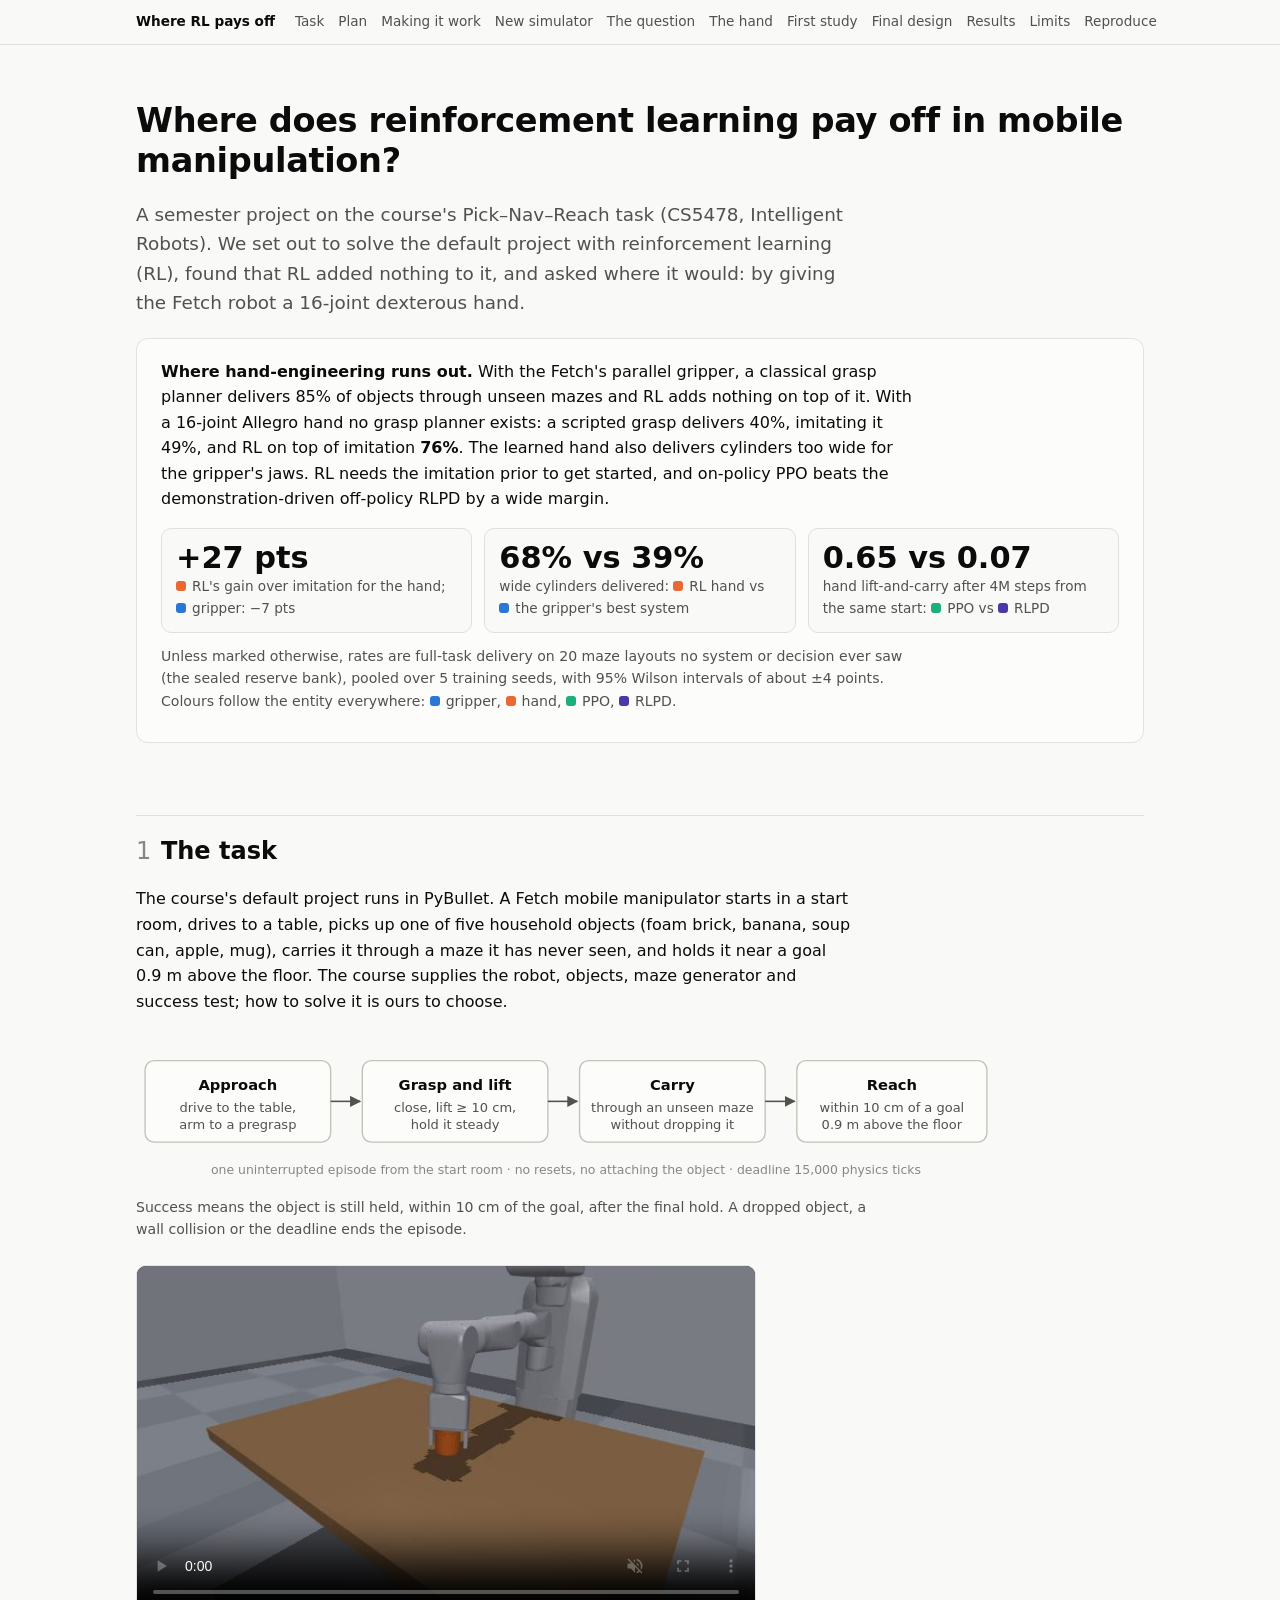
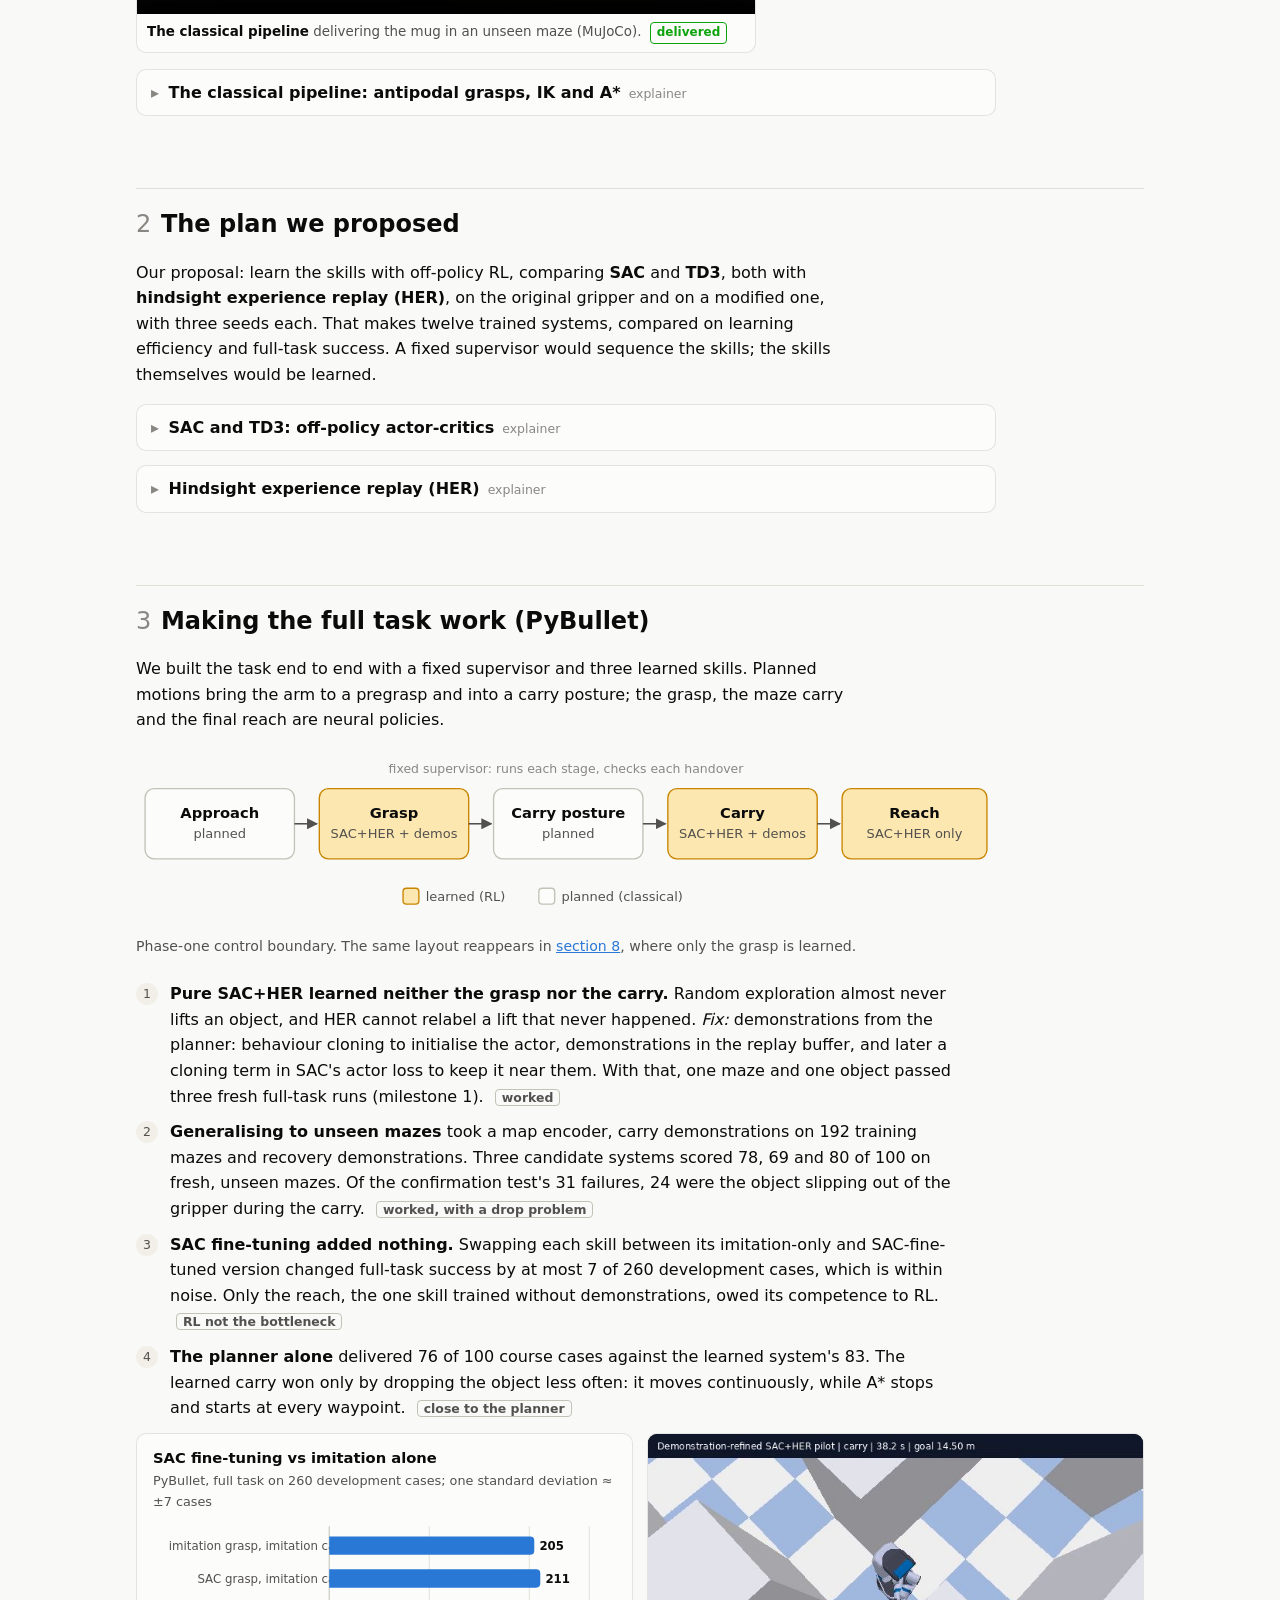
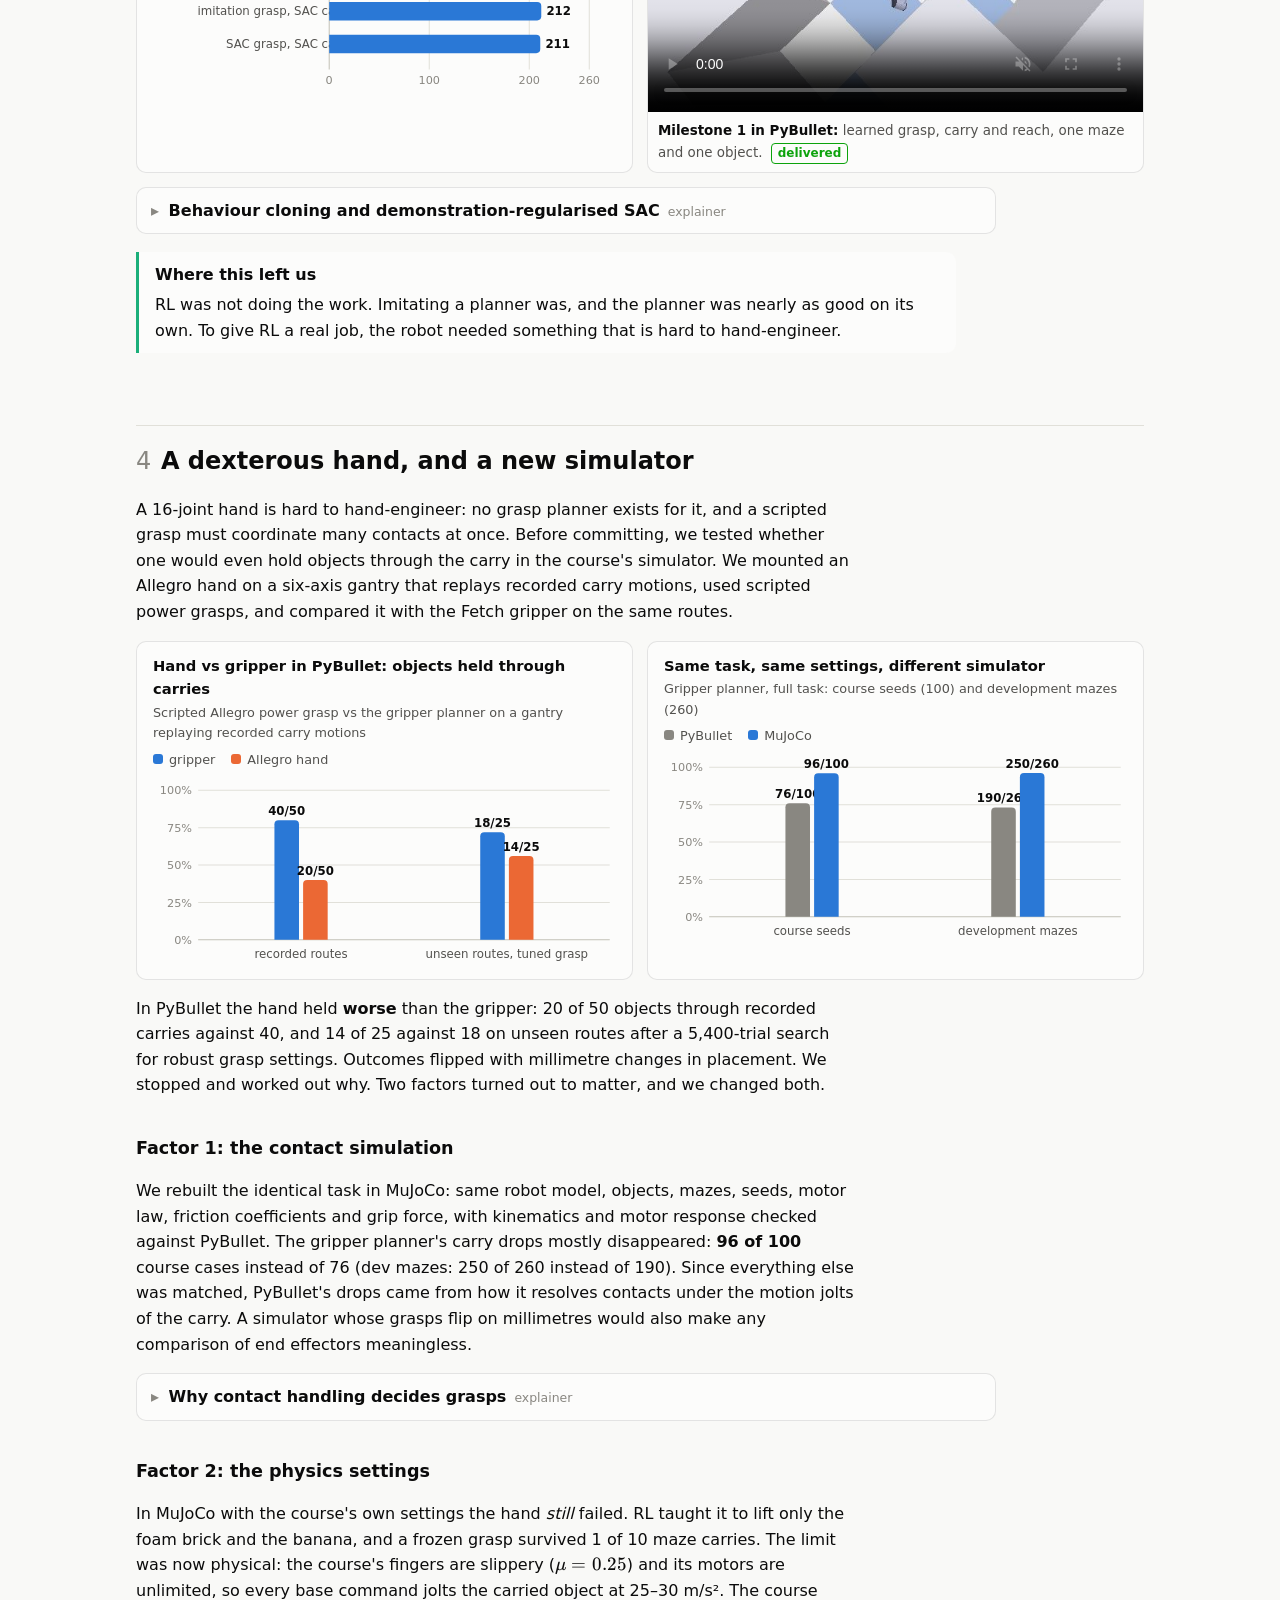
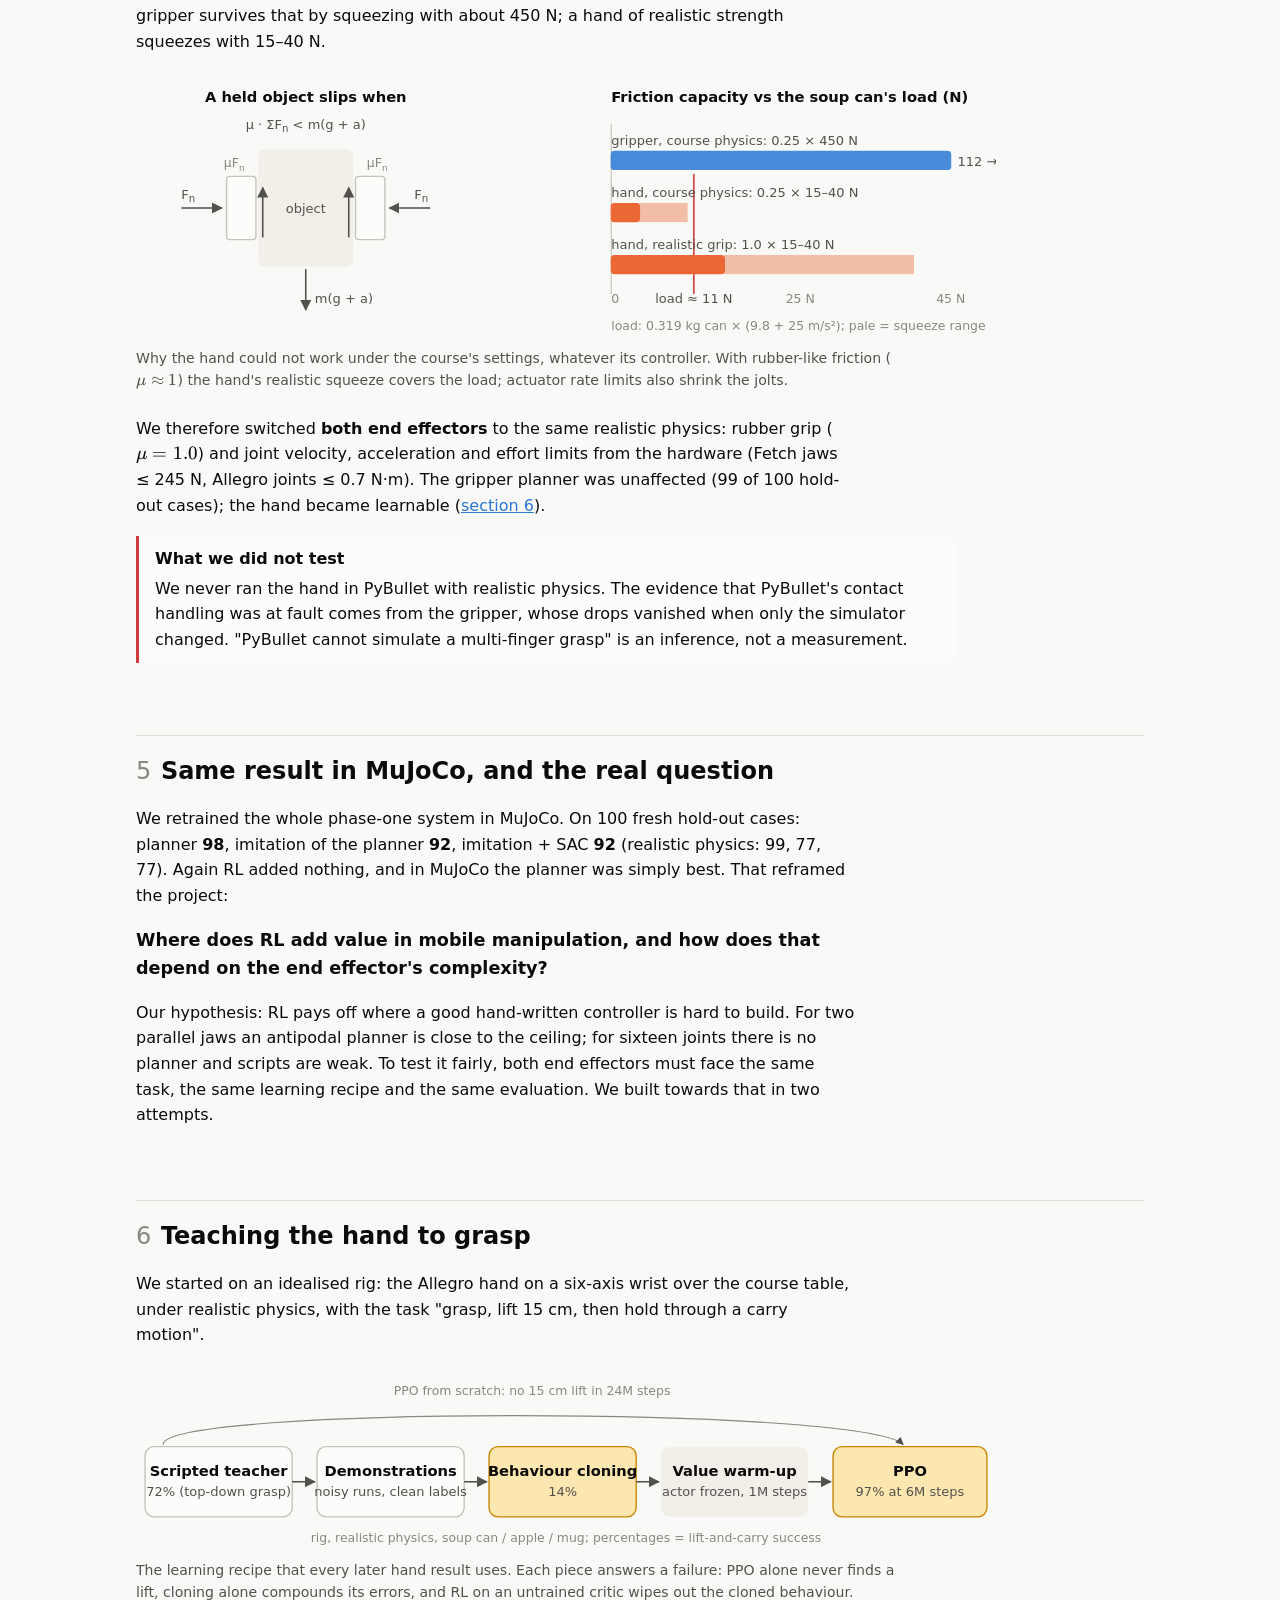
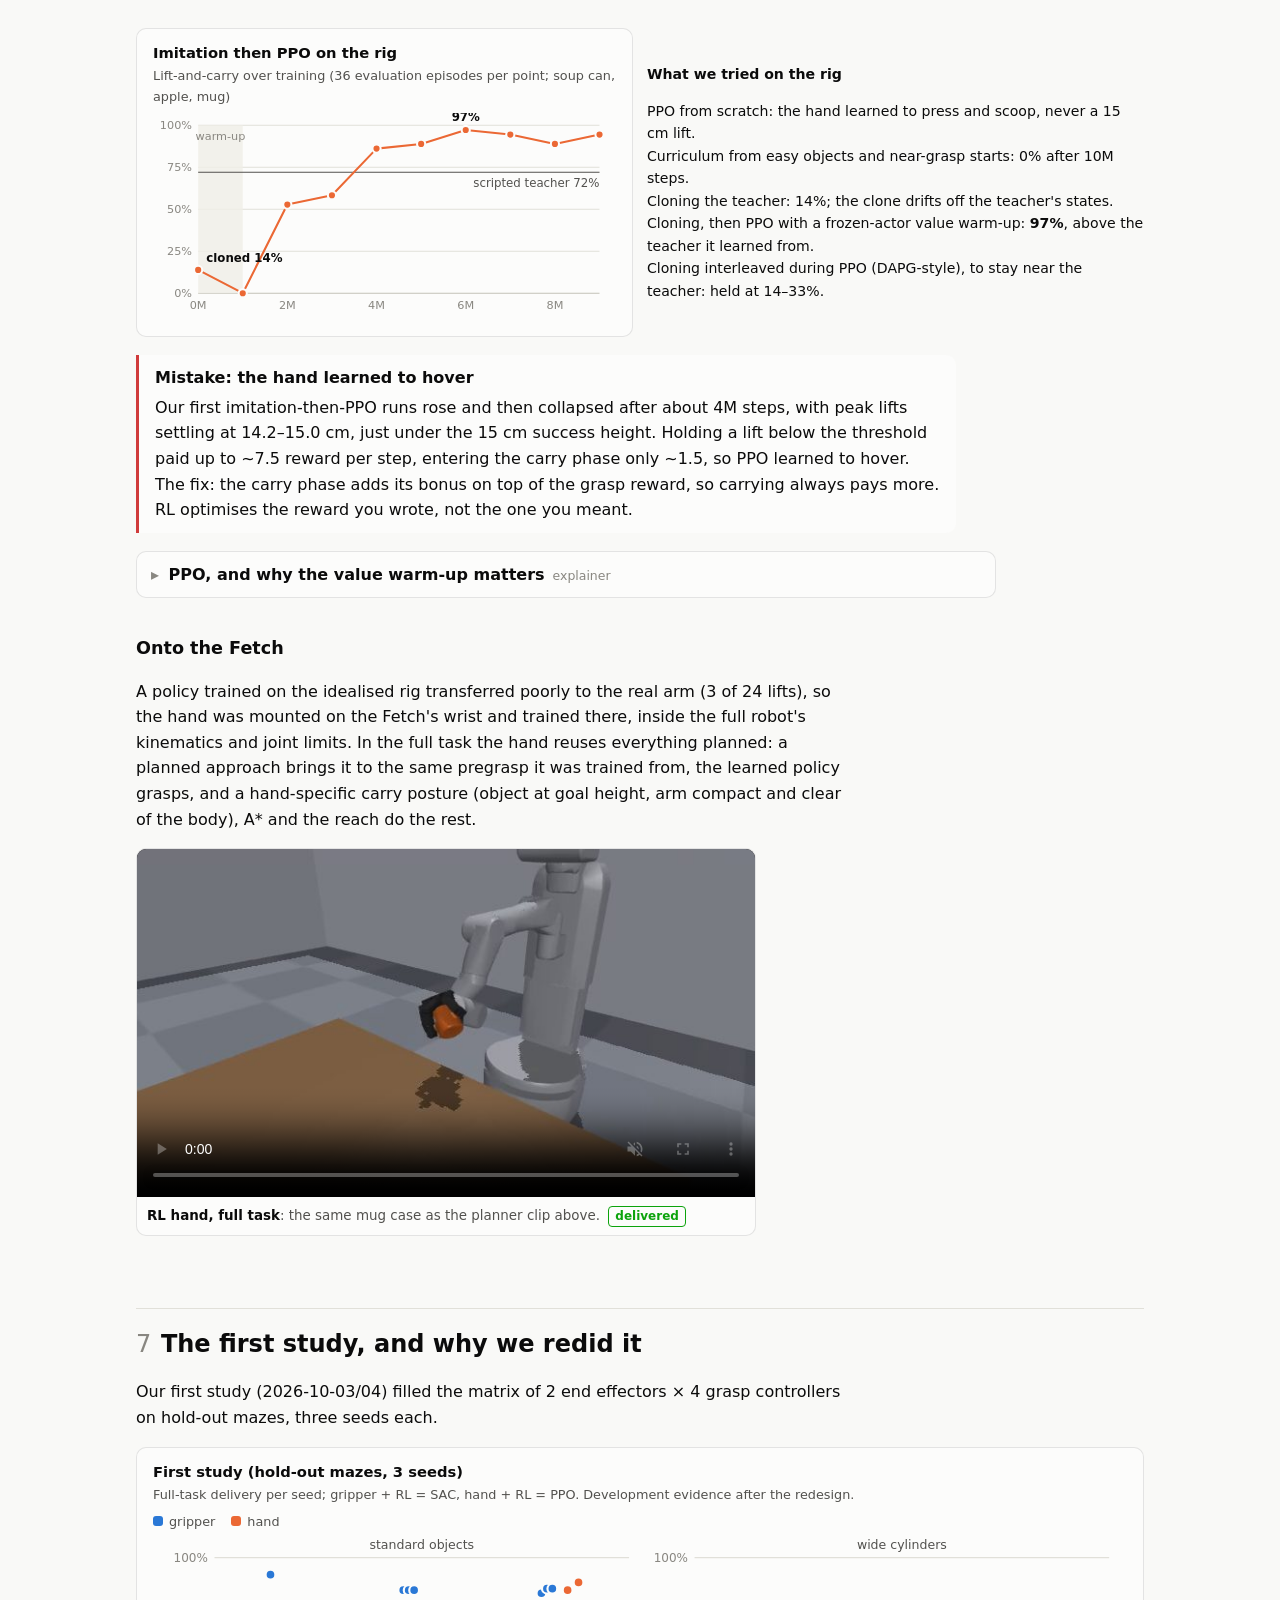
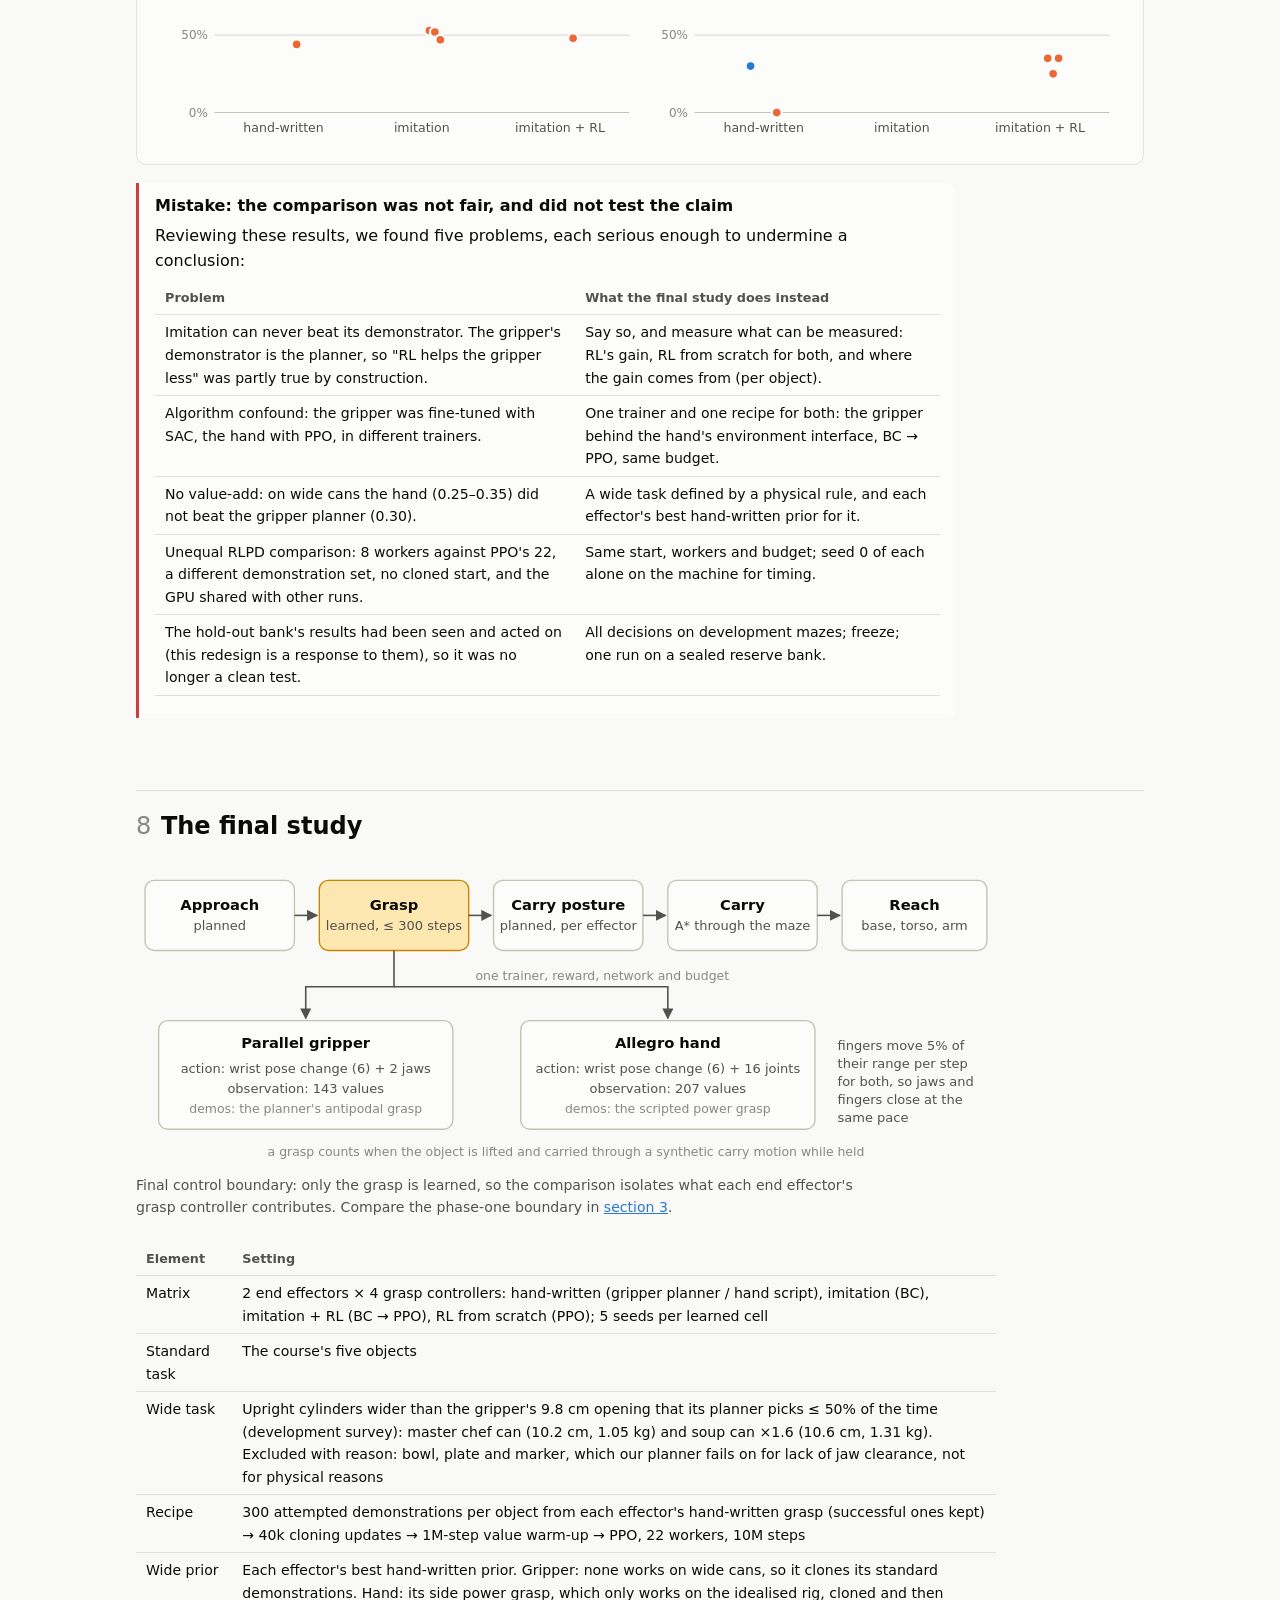
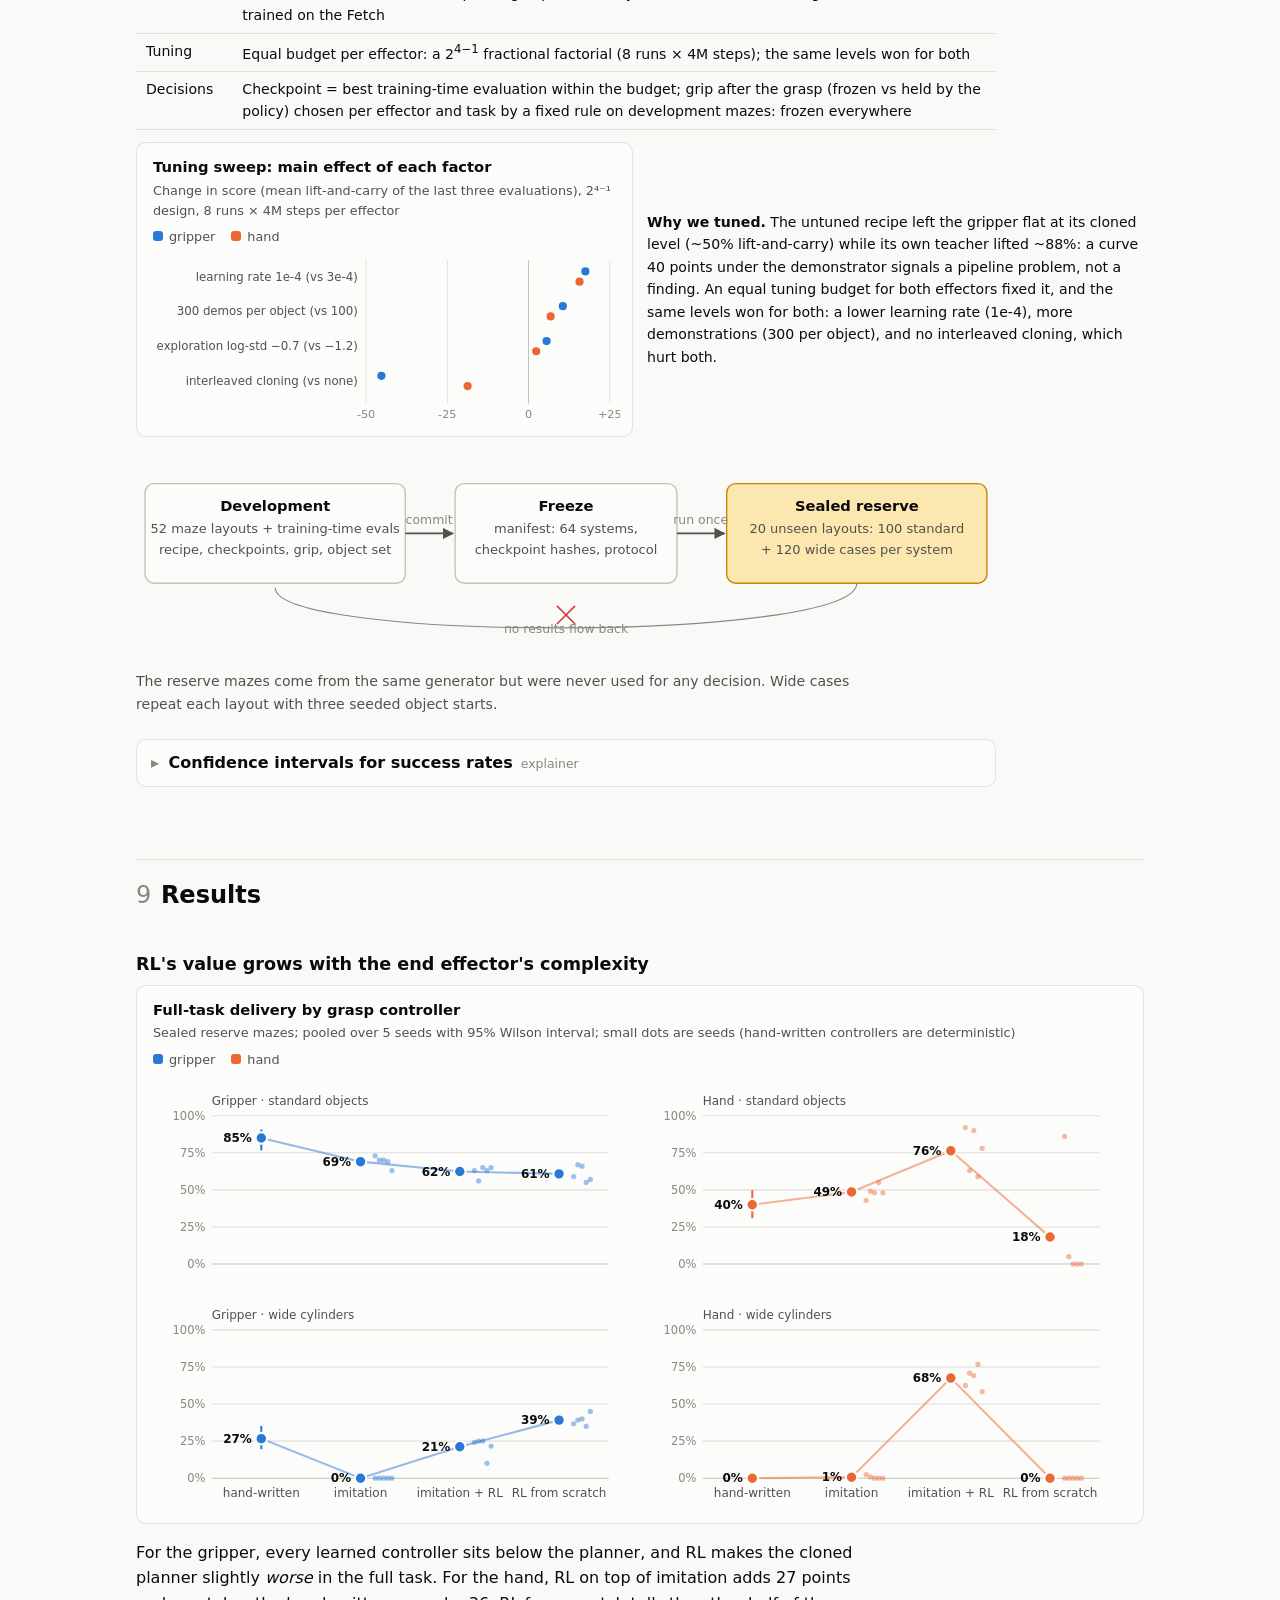
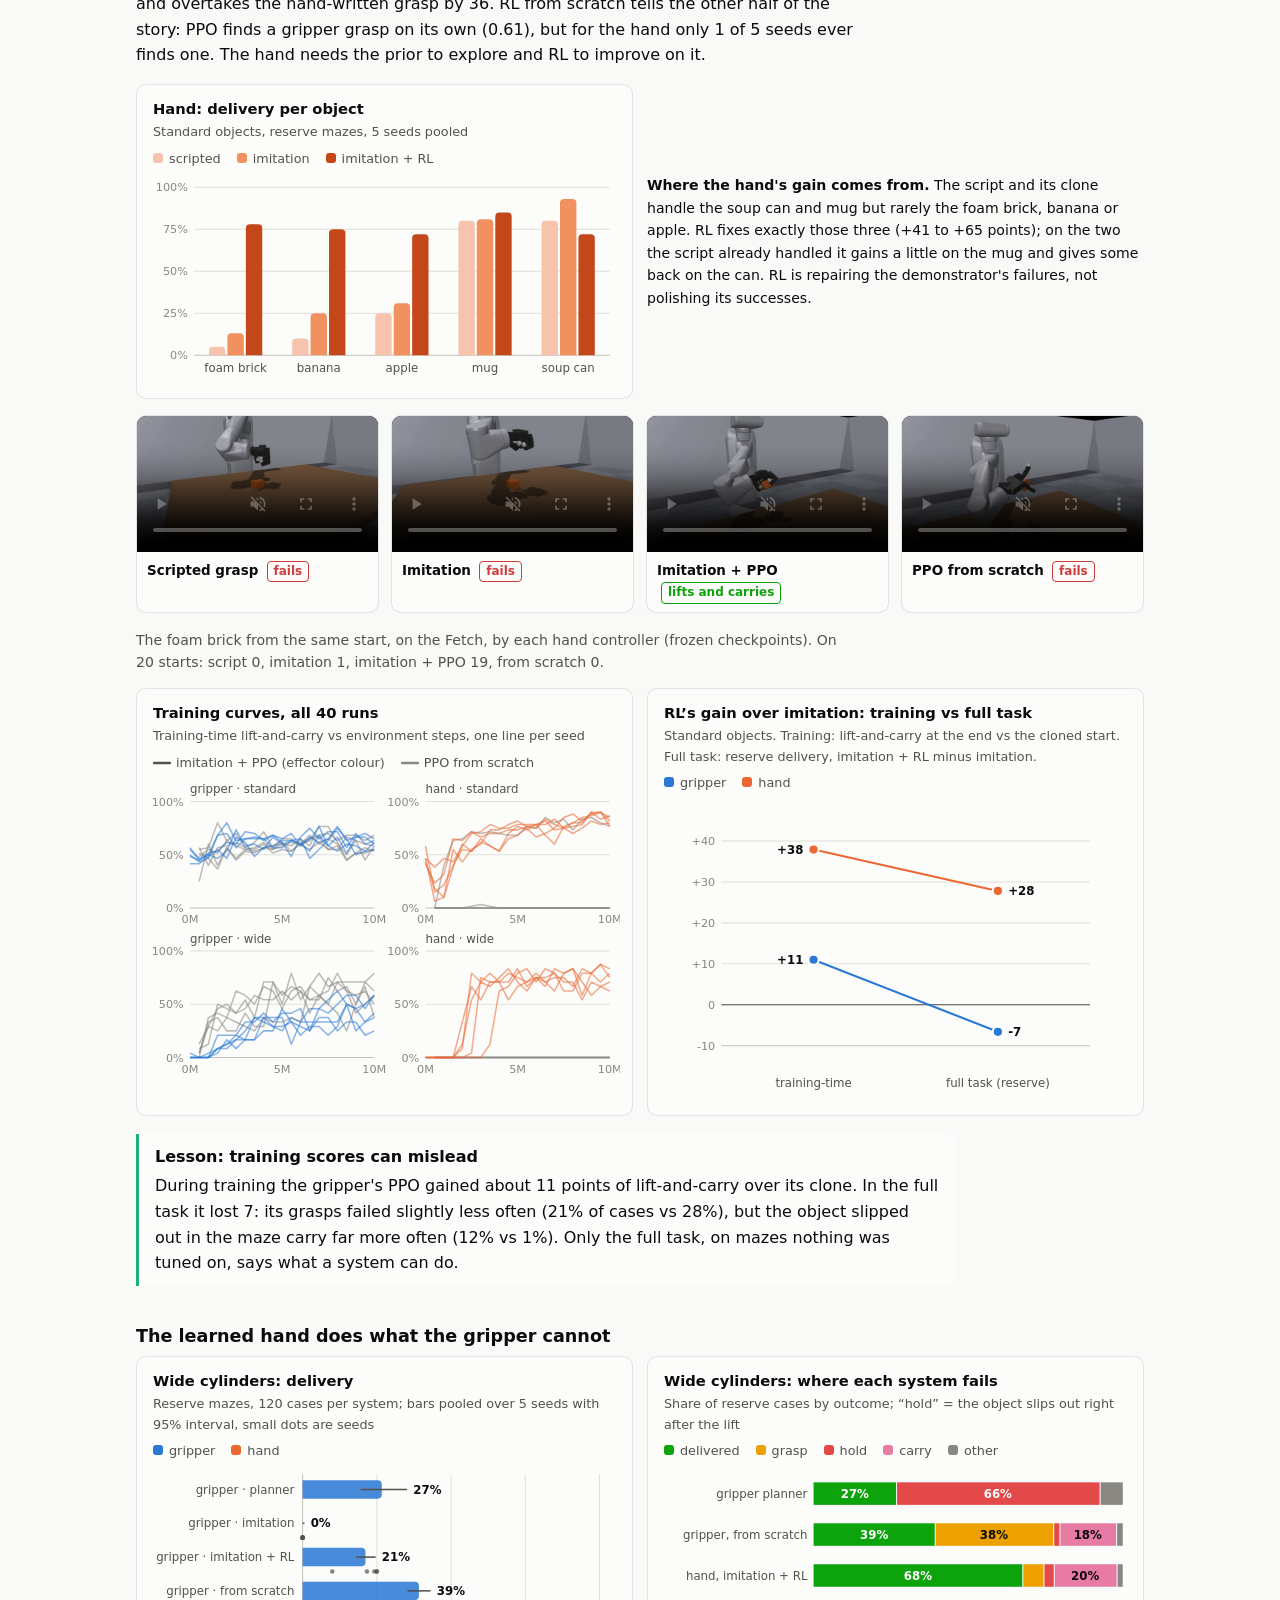
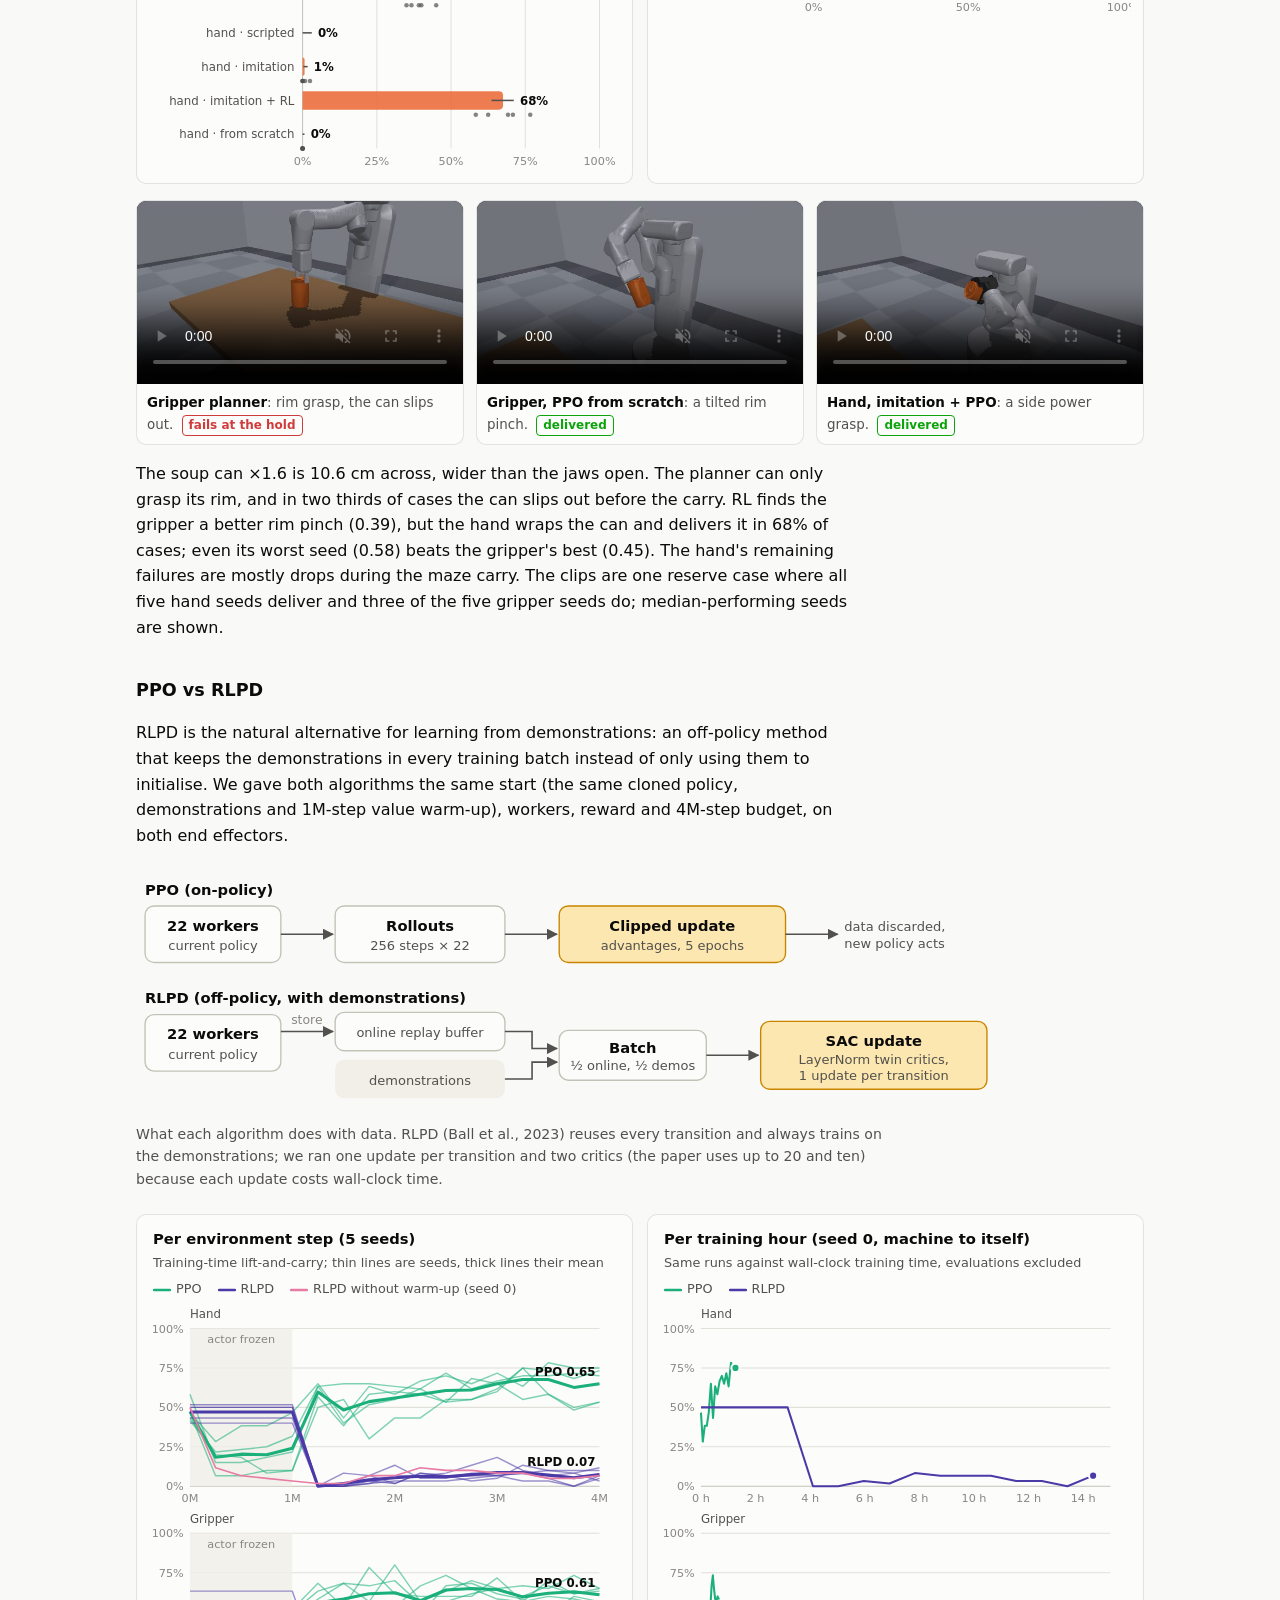
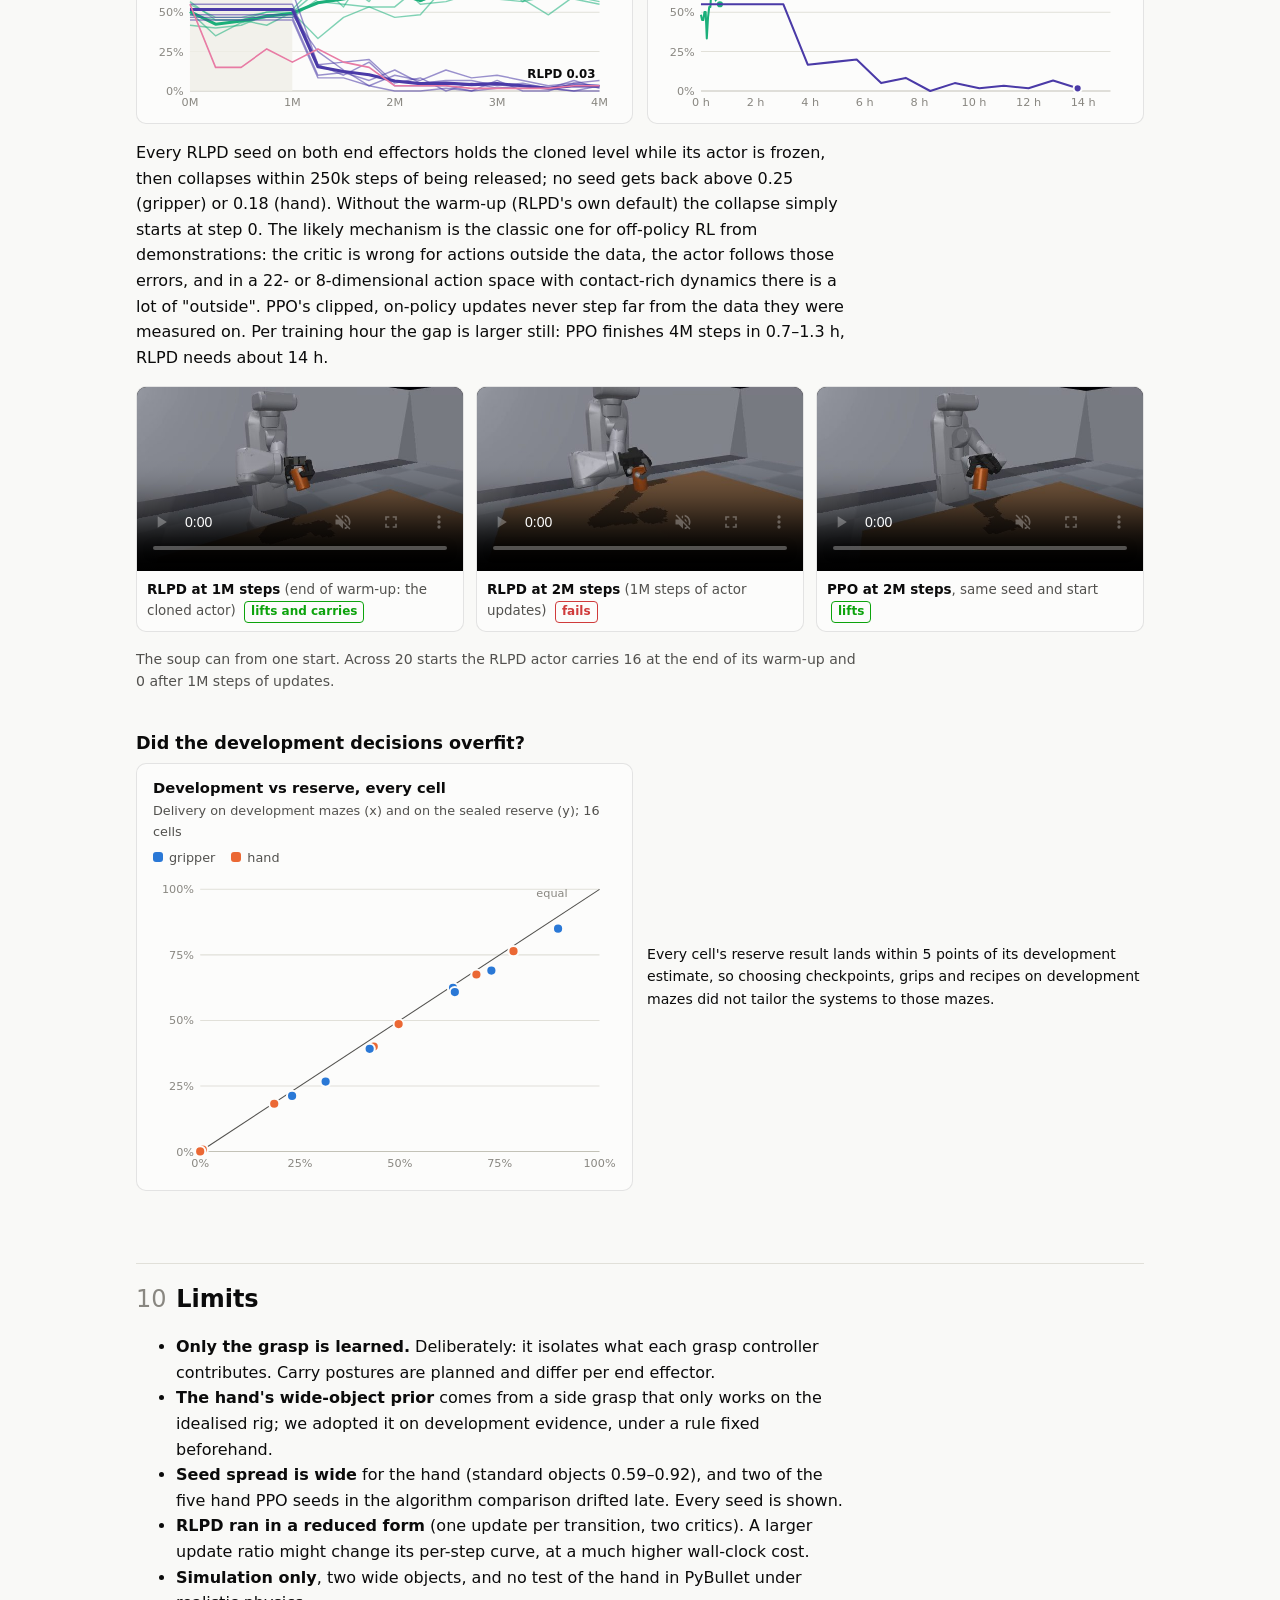
==== site/index.html @ 0ef0a617 "Project site (site/index.html): the narrative from the proposal to the final study, diagrams, explai" ====
<!doctype html>
<html lang="en">
<head>
<meta charset="utf-8">
<meta name="viewport" content="width=device-width, initial-scale=1">
<title>Where RL Pays Off</title>
<meta name="description" content="Where does reinforcement learning pay off in mobile manipulation? A course project on the Pick–Nav–Reach task: from a SAC+HER plan to a dexterous hand.">
<link rel="stylesheet" href="vendor/katex/katex.min.css">
<link rel="stylesheet" href="style.css">
<script defer src="vendor/katex/katex.min.js"></script>
<script defer src="vendor/katex/contrib/auto-render.min.js"></script>
<script defer src="data/results.js"></script>
<script defer src="app.js"></script>
</head>
<body>
<nav class="topbar" aria-label="Contents"><div class="inner">
  <span class="brand">Where RL pays off</span>
  <a href="#task">Task</a><a href="#plan">Plan</a><a href="#pybullet">Making it work</a><a href="#simulator">New simulator</a>
  <a href="#question">The question</a><a href="#hand">The hand</a><a href="#first-study">First study</a>
  <a href="#design">Final design</a><a href="#results">Results</a><a href="#limits">Limits</a><a href="#reproduce">Reproduce</a>
  <button class="theme-toggle" type="button" id="theme">Theme</button>
</div></nav>
<main>

<header>
<h1>Where does reinforcement learning pay off in mobile manipulation?</h1>
<p class="lede">A semester project on the course's Pick–Nav–Reach task (CS5478, Intelligent Robots). We set out to
solve the default project with reinforcement learning (RL), found that RL added nothing to it, and asked where it would:
by giving the Fetch robot a 16-joint dexterous hand.</p>
</header>

<section class="answer" aria-label="The answer">
<p><strong>Where hand-engineering runs out.</strong> With the Fetch's parallel gripper, a classical grasp planner delivers
85% of objects through unseen mazes and RL adds nothing on top of it. With a 16-joint Allegro hand no grasp planner exists:
a scripted grasp delivers 40%, imitating it 49%, and RL on top of imitation <strong>76%</strong>. The learned hand also
delivers cylinders too wide for the gripper's jaws. RL needs the imitation prior to get started, and on-policy PPO
beats the demonstration-driven off-policy RLPD by a wide margin.</p>
<div class="tiles">
  <div class="tile"><div class="value">+27 pts</div><div class="label"><span class="key hand"></span>RL's gain over imitation for the hand; <span class="key gripper"></span>gripper: −7 pts</div></div>
  <div class="tile"><div class="value">68% vs 39%</div><div class="label">wide cylinders delivered: <span class="key hand"></span>RL hand vs <span class="key gripper"></span>the gripper's best system</div></div>
  <div class="tile"><div class="value">0.65 vs 0.07</div><div class="label">hand lift-and-carry after 4M steps from the same start: <span class="key ppo"></span>PPO vs <span class="key rlpd"></span>RLPD</div></div>
</div>
<p class="small" style="margin-top:12px">Unless marked otherwise, rates are full-task delivery on 20 maze layouts no system or
decision ever saw (the sealed reserve bank), pooled over 5 training seeds, with 95% Wilson intervals of about ±4 points.
Colours follow the entity everywhere: <span class="key gripper"></span>gripper, <span class="key hand"></span>hand,
<span class="key ppo"></span>PPO, <span class="key rlpd"></span>RLPD.</p>
</section>

<!-- ============================================================ 1 -->
<h2 id="task"><span class="num">1</span>The task</h2>
<div class="prose">
<p>The course's default project runs in PyBullet. A Fetch mobile manipulator starts in a start room, drives to a table, picks
up one of five household objects (foam brick, banana, soup can, apple, mug), carries it through a maze it has never seen,
and holds it near a goal 0.9 m above the floor. The course supplies the robot, objects, maze generator and success
test; how to solve it is ours to choose.</p>
</div>
<figure class="diagram">
<svg viewBox="0 0 760 132" role="img" aria-label="The task is four stages in one uninterrupted episode: approach, grasp and lift, carry through an unseen maze, reach the goal.">
  <defs><marker id="a1" viewBox="0 0 10 10" refX="9" refY="5" markerWidth="7" markerHeight="7" orient="auto"><path d="M0,0 L10,5 L0,10 z" class="d-head"/></marker></defs>
  <rect x="8" y="20" width="164" height="72" rx="8" class="d-box"/><rect x="200" y="20" width="164" height="72" rx="8" class="d-box"/>
  <rect x="392" y="20" width="164" height="72" rx="8" class="d-box"/><rect x="584" y="20" width="168" height="72" rx="8" class="d-box"/>
  <text x="90" y="46" text-anchor="middle" class="d-t">Approach</text><text x="90" y="65" text-anchor="middle" class="d-s">drive to the table,</text><text x="90" y="80" text-anchor="middle" class="d-s">arm to a pregrasp</text>
  <text x="282" y="46" text-anchor="middle" class="d-t">Grasp and lift</text><text x="282" y="65" text-anchor="middle" class="d-s">close, lift ≥ 10 cm,</text><text x="282" y="80" text-anchor="middle" class="d-s">hold it steady</text>
  <text x="474" y="46" text-anchor="middle" class="d-t">Carry</text><text x="474" y="65" text-anchor="middle" class="d-s">through an unseen maze</text><text x="474" y="80" text-anchor="middle" class="d-s">without dropping it</text>
  <text x="668" y="46" text-anchor="middle" class="d-t">Reach</text><text x="668" y="65" text-anchor="middle" class="d-s">within 10 cm of a goal</text><text x="668" y="80" text-anchor="middle" class="d-s">0.9 m above the floor</text>
  <line x1="172" y1="56" x2="198" y2="56" class="d-line" marker-end="url(#a1)"/><line x1="364" y1="56" x2="390" y2="56" class="d-line" marker-end="url(#a1)"/><line x1="556" y1="56" x2="582" y2="56" class="d-line" marker-end="url(#a1)"/>
  <text x="380" y="120" text-anchor="middle" class="d-m">one uninterrupted episode from the start room · no resets, no attaching the object · deadline 15,000 physics ticks</text>
</svg>
<figcaption>Success means the object is still held, within 10 cm of the goal, after the final hold. A dropped object, a wall
collision or the deadline ends the episode.</figcaption>
</figure>
<div class="clips one">
  <div class="clip"><video data-src="media/task_mug_gripper_planner.mp4" poster="media/task_mug_gripper_planner.jpg" muted loop playsinline controls preload="none"></video>
  <div class="cap"><b>The classical pipeline</b> delivering the mug in an unseen maze (MuJoCo). <span class="outcome ok">delivered</span></div></div>
</div>
<details class="explainer"><summary>The classical pipeline: antipodal grasps, IK and A*<span class="tag">explainer</span></summary><div class="body">
<p>The planner never learns anything. It samples pairs of points on the object's point cloud whose surface normals face each
other closely enough that both contacts can hold by friction (an <em>antipodal</em> grasp), solves inverse kinematics
(IK) for a collision-free arm pose that puts the jaws there, and moves the arm along a collision-checked path. For the carry
it runs A* over the maze's occupancy grid and drives waypoint to waypoint; for the reach it servos the base and torso.</p>
<p class="math">\[ \text{antipodal: } \angle\big(\mathbf n_1,\,-\mathbf n_2\big) \le \arctan\mu \quad\text{and}\quad \angle\big(\mathbf n_i,\ \mathbf p_2-\mathbf p_1\big)\ \text{within the friction cone} \]</p>
<p>Two parallel jaws need exactly two such contacts, so the search is small and complete. That is what makes the gripper easy
to hand-engineer, and the reason this project ended up being about end effectors.</p>
</div></details>

<!-- ============================================================ 2 -->
<h2 id="plan"><span class="num">2</span>The plan we proposed</h2>
<div class="prose">
<p>Our proposal: learn the skills with off-policy RL, comparing <strong>SAC</strong> and <strong>TD3</strong>, both with
<strong>hindsight experience replay (HER)</strong>, on the original gripper and on a modified one, with three seeds each.
That makes twelve trained systems, compared on learning efficiency and full-task success. A fixed supervisor
would sequence the skills; the skills themselves would be learned.</p>
</div>
<details class="explainer"><summary>SAC and TD3: off-policy actor-critics<span class="tag">explainer</span></summary><div class="body">
<figure class="diagram" style="margin-top:4px">
<svg viewBox="0 0 760 210" role="img" aria-label="Off-policy actor-critic: the environment's transitions fill a replay buffer; minibatches train twin critics; the actor is updated to maximise the critics' value and acts in the environment.">
  <defs><marker id="a2" viewBox="0 0 10 10" refX="9" refY="5" markerWidth="7" markerHeight="7" orient="auto"><path d="M0,0 L10,5 L0,10 z" class="d-head"/></marker></defs>
  <rect x="8" y="76" width="112" height="56" rx="8" class="d-box"/><text x="64" y="100" text-anchor="middle" class="d-t">Environment</text><text x="64" y="118" text-anchor="middle" class="d-s">22 parallel workers</text>
  <rect x="196" y="76" width="132" height="56" rx="8" class="d-box"/><text x="262" y="100" text-anchor="middle" class="d-t">Replay buffer</text><text x="262" y="118" text-anchor="middle" class="d-s">every past transition</text>
  <rect x="408" y="24" width="156" height="56" rx="8" class="d-learned"/><text x="486" y="48" text-anchor="middle" class="d-t">Twin critics Q₁, Q₂</text><text x="486" y="66" text-anchor="middle" class="d-s">target uses min(Q₁, Q₂)</text>
  <rect x="408" y="128" width="156" height="56" rx="8" class="d-learned"/><text x="486" y="152" text-anchor="middle" class="d-t">Actor π</text><text x="486" y="170" text-anchor="middle" class="d-s">pushed towards high Q</text>
  <line x1="120" y1="104" x2="194" y2="104" class="d-line" marker-end="url(#a2)"/><text x="157" y="96" text-anchor="middle" class="d-m">(s, a, r, s′)</text>
  <polyline points="328,96 368,96 368,52 406,52" class="d-line" marker-end="url(#a2)"/><text x="362" y="66" text-anchor="end" class="d-m">minibatch</text>
  <line x1="486" y1="80" x2="486" y2="126" class="d-line" marker-end="url(#a2)"/><text x="494" y="108" class="d-m">∇Q</text>
  <polyline points="408,170 64,170 64,134" class="d-line" marker-end="url(#a2)"/><text x="236" y="164" text-anchor="middle" class="d-m">act</text>
  <text x="584" y="40" class="d-t">SAC</text><text x="584" y="58" class="d-s">stochastic actor;</text><text x="584" y="73" class="d-s">reward + entropy bonus α·H</text>
  <text x="584" y="132" class="d-t">TD3</text><text x="584" y="150" class="d-s">deterministic actor + noise;</text><text x="584" y="165" class="d-s">actor updated every 2nd step;</text><text x="584" y="180" class="d-s">smoothed target action</text>
</svg>
</figure>
<p>Both learn a critic \(Q(s,a)\) from stored transitions and push the actor towards actions the critic values. Both keep
two critics and use the smaller estimate in the target, which damps the overestimation that otherwise compounds through
bootstrapping. SAC trains a stochastic policy that also maximises entropy:</p>
<p class="math">\[ y = r + \gamma\Big(\min_{i=1,2} Q_{\bar\theta_i}(s',a') - \alpha \log \pi(a'\mid s')\Big),\quad a'\sim\pi(\cdot\mid s') \qquad\text{(SAC)} \]</p>
<p class="math">\[ y = r + \gamma \min_{i=1,2} Q_{\bar\theta_i}\big(s',\ \pi_{\bar\phi}(s') + \epsilon\big),\quad \epsilon\sim\operatorname{clip}(\mathcal N(0,\sigma),-c,c) \qquad\text{(TD3)} \]</p>
<p><strong>TD3 was proposed but never run.</strong> By the time the SAC system worked, the bottleneck was clearly not the
choice between two members of the same algorithm family: on the gripper, RL of either kind had little left to add
(<a href="#pybullet">section 3</a>). We dropped it on 2026-10-03 and spent the effort on the hand instead.</p>
</div></details>
<details class="explainer"><summary>Hindsight experience replay (HER)<span class="tag">explainer</span></summary><div class="body">
<figure class="diagram" style="margin-top:4px">
<svg viewBox="0 0 760 196" role="img" aria-label="HER relabels a failed episode: the goal is replaced by where the object actually ended, so the last transition becomes a success.">
  <defs><marker id="a3" viewBox="0 0 10 10" refX="9" refY="5" markerWidth="7" markerHeight="7" orient="auto"><path d="M0,0 L10,5 L0,10 z" class="d-head"/></marker></defs>
  <text x="180" y="18" text-anchor="middle" class="d-t">As collected</text>
  <polyline points="40,140 90,120 130,128 170,96 210,84" class="d-line"/><circle cx="40" cy="140" r="5" class="d-box"/><circle cx="210" cy="84" r="5" fill="currentColor" class="d-s"/>
  <circle cx="320" cy="46" r="9" fill="none" class="d-line"/><circle cx="320" cy="46" r="3" fill="currentColor" class="d-s"/>
  <text x="40" y="160" text-anchor="middle" class="d-s">start</text><text x="214" y="104" class="d-s">object ends at g′</text><text x="320" y="72" text-anchor="middle" class="d-s">goal g</text>
  <text x="180" y="186" text-anchor="middle" class="d-m">rewards 0, 0, …, 0: nothing to learn from</text>
  <line x1="364" y1="98" x2="404" y2="98" class="d-line" marker-end="url(#a3)"/><text x="384" y="88" text-anchor="middle" class="d-m">relabel</text>
  <text x="580" y="18" text-anchor="middle" class="d-t">Replayed with goal := g′</text>
  <polyline points="440,140 490,120 530,128 570,96 610,84" class="d-line"/><circle cx="440" cy="140" r="5" class="d-box"/>
  <circle cx="610" cy="84" r="9" fill="none" class="d-line"/><circle cx="610" cy="84" r="4" fill="currentColor" class="d-s"/>
  <text x="440" y="160" text-anchor="middle" class="d-s">start</text><text x="626" y="88" class="d-s">goal := g′</text>
  <text x="580" y="186" text-anchor="middle" class="d-m">rewards 0, 0, …, 1: a success to learn from</text>
</svg>
</figure>
<p>For goal-conditioned tasks HER stores each episode a second time with the goal replaced by what was actually
achieved, \(r(s,a,g') \) recomputed. It turns failures into examples of reaching <em>somewhere</em>. Its limit
mattered for us: it only relabels outcomes that happened. If the object never moves, every relabelled goal is still
"the object stays on the table", and nothing is learned about grasping.</p>
</div></details>

<!-- ============================================================ 3 -->
<h2 id="pybullet"><span class="num">3</span>Making the full task work (PyBullet)</h2>
<div class="prose"><p>We built the task end to end with a fixed supervisor and three learned skills. Planned motions bring the
arm to a pregrasp and into a carry posture; the grasp, the maze carry and the final reach are neural policies.</p></div>
<figure class="diagram">
<svg viewBox="0 0 760 150" role="img" aria-label="Phase-one control boundary: approach and carry posture are planned; grasp, carry and reach are learned with SAC and HER, grasp and carry from demonstrations.">
  <defs><marker id="a4" viewBox="0 0 10 10" refX="9" refY="5" markerWidth="7" markerHeight="7" orient="auto"><path d="M0,0 L10,5 L0,10 z" class="d-head"/></marker></defs>
  <text x="380" y="14" text-anchor="middle" class="d-m">fixed supervisor: runs each stage, checks each handover</text>
  <rect x="8" y="28" width="132" height="62" rx="8" class="d-box"/><text x="74" y="54" text-anchor="middle" class="d-t">Approach</text><text x="74" y="72" text-anchor="middle" class="d-s">planned</text>
  <rect x="162" y="28" width="132" height="62" rx="8" class="d-learned"/><text x="228" y="54" text-anchor="middle" class="d-t">Grasp</text><text x="228" y="72" text-anchor="middle" class="d-s">SAC+HER + demos</text>
  <rect x="316" y="28" width="132" height="62" rx="8" class="d-box"/><text x="382" y="54" text-anchor="middle" class="d-t">Carry posture</text><text x="382" y="72" text-anchor="middle" class="d-s">planned</text>
  <rect x="470" y="28" width="132" height="62" rx="8" class="d-learned"/><text x="536" y="54" text-anchor="middle" class="d-t">Carry</text><text x="536" y="72" text-anchor="middle" class="d-s">SAC+HER + demos</text>
  <rect x="624" y="28" width="128" height="62" rx="8" class="d-learned"/><text x="688" y="54" text-anchor="middle" class="d-t">Reach</text><text x="688" y="72" text-anchor="middle" class="d-s">SAC+HER only</text>
  <line x1="140" y1="59" x2="160" y2="59" class="d-line" marker-end="url(#a4)"/><line x1="294" y1="59" x2="314" y2="59" class="d-line" marker-end="url(#a4)"/>
  <line x1="448" y1="59" x2="468" y2="59" class="d-line" marker-end="url(#a4)"/><line x1="602" y1="59" x2="622" y2="59" class="d-line" marker-end="url(#a4)"/>
  <rect x="236" y="116" width="14" height="14" rx="3" class="d-learned"/><text x="256" y="127" class="d-s">learned (RL)</text>
  <rect x="356" y="116" width="14" height="14" rx="3" class="d-box"/><text x="376" y="127" class="d-s">planned (classical)</text>
</svg>
<figcaption>Phase-one control boundary. The same layout reappears in <a href="#design">section 8</a>, where only the grasp
is learned.</figcaption>
</figure>
<ol class="steps">
<li><span class="n">1</span><div><strong>Pure SAC+HER learned neither the grasp nor the carry.</strong> Random exploration almost never
lifts an object, and HER cannot relabel a lift that never happened. <em>Fix:</em> demonstrations from the planner:
behaviour cloning to initialise the actor, demonstrations in the replay buffer, and later a cloning term in SAC's actor loss to keep it near them.
With that, one maze and one object passed three fresh full-task runs (milestone 1). <span class="verdict">worked</span></div></li>
<li><span class="n">2</span><div><strong>Generalising to unseen mazes</strong> took a map encoder, carry demonstrations on 192
training mazes and recovery demonstrations. Three candidate systems scored 78, 69 and 80 of 100 on fresh, unseen mazes.
Of the confirmation test's 31 failures, 24 were the object slipping out of the gripper during the carry.
<span class="verdict">worked, with a drop problem</span></div></li>
<li><span class="n">3</span><div><strong>SAC fine-tuning added nothing.</strong> Swapping each skill between its imitation-only and
SAC-fine-tuned version changed full-task success by at most 7 of 260 development cases, which is within noise.
Only the reach, the one skill trained without demonstrations, owed its competence to RL.
<span class="verdict">RL not the bottleneck</span></div></li>
<li><span class="n">4</span><div><strong>The planner alone</strong> delivered 76 of 100 course cases against the learned
system's 83. The learned carry won only by dropping the object less often: it moves continuously, while A* stops and
starts at every waypoint. <span class="verdict">close to the planner</span></div></li>
</ol>
<div class="grid2">
  <div class="chart" id="chart-ablation"></div>
  <div class="clip"><video data-src="media/pybullet_milestone1.mp4" poster="media/pybullet_milestone1.jpg" muted loop playsinline controls preload="none"></video>
  <div class="cap"><b>Milestone 1 in PyBullet:</b> learned grasp, carry and reach, one maze and one object.
  <span class="outcome ok">delivered</span></div></div>
</div>
<details class="explainer"><summary>Behaviour cloning and demonstration-regularised SAC<span class="tag">explainer</span></summary><div class="body">
<p>Behaviour cloning (BC) is supervised learning on a demonstrator's state–action pairs:</p>
<p class="math">\[ \min_\theta\ \mathbb E_{(s,a^\ast)\sim\mathcal D}\,\big\lVert \mu_\theta(s) - a^\ast \big\rVert^2 \]</p>
<p>A cloned policy drifts into states the demonstrator never visited and has no data for: compounding error. Continuing
with SAC can repair that, but SAC's critic is poor where data is scarce, and the actor follows its errors. We added the
cloning loss to SAC's actor objective, \( \mathcal L_\pi^{\text{SAC}} + \beta\,\mathbb E_{\mathcal D}\lVert\pi(s)-a^\ast\rVert^2 \)
with \(\beta = 100\). It kept the policies stable, but also kept them close to the demonstrator, which is one reason RL
added little.</p>
</div></details>
<div class="callout lesson"><div class="h">Where this left us</div>
RL was not doing the work. Imitating a planner was, and the planner was nearly as good on its own. To give RL a real job,
the robot needed something that is hard to hand-engineer.</div>

<!-- ============================================================ 4 -->
<h2 id="simulator"><span class="num">4</span>A dexterous hand, and a new simulator</h2>
<div class="prose">
<p>A 16-joint hand is hard to hand-engineer: no grasp planner exists for it, and a scripted grasp must coordinate many contacts at once.
Before committing, we tested whether one would even hold objects through the carry in the course's simulator. We
mounted an Allegro hand on a six-axis gantry that replays recorded carry motions, used scripted power grasps, and compared it
with the Fetch gripper on the same routes.</p>
</div>
<div class="grid2">
  <div class="chart" id="chart-spike"></div>
  <div class="chart" id="chart-port"></div>
</div>
<p class="prose">In PyBullet the hand held <strong>worse</strong> than the gripper: 20 of 50 objects through recorded carries
against 40, and 14 of 25 against 18 on unseen routes after a 5,400-trial search for robust grasp settings. Outcomes
flipped with millimetre changes in placement. We stopped and worked out why. Two factors turned out to matter, and
we changed both.</p>
<h3>Factor 1: the contact simulation</h3>
<div class="prose">
<p>We rebuilt the identical task in MuJoCo: same robot model, objects, mazes, seeds, motor law, friction coefficients
and grip force, with kinematics and motor response checked against PyBullet. The gripper planner's carry drops mostly disappeared: <strong>96 of 100</strong>
course cases instead of 76 (dev mazes: 250 of 260 instead of 190). Since everything else was matched, PyBullet's drops came
from how it resolves contacts under the motion jolts of the carry. A simulator whose grasps flip on millimetres would
also make any comparison of end effectors meaningless.</p>
</div>
<details class="explainer"><summary>Why contact handling decides grasps<span class="tag">explainer</span></summary><div class="body">
<p>A held object stays put only while every contact force lies inside its friction cone,
\( \lVert \mathbf f_t \rVert \le \mu f_n \). Simulators enforce this approximately. A pyramidal cone (a few
linear facets) lets contacts slide slightly along the facet directions, and soft contacts that allow millimetres of
penetration let the object creep a little every tick. A two-jaw grasp has two such contacts; a hand grasp has five to
fifteen, each with its own small error, so the errors stack. In MuJoCo we used elliptic cones with no-slip
correction, which removed most of the creep. The settings mattered as much as the engine: on the same 20 planner runs,
MuJoCo's defaults succeeded 4 times (PyBullet 15); elliptic cones and no-slip correction together, 19 times.</p>
</div></details>
<h3>Factor 2: the physics settings</h3>
<div class="prose">
<p>In MuJoCo with the course's own settings the hand <em>still</em> failed. RL taught it to lift only the foam brick and
the banana, and a frozen grasp survived 1 of 10 maze carries. The limit was now physical: the course's fingers are slippery
(\(\mu = 0.25\)) and its motors are unlimited, so every base command jolts the carried object at 25–30 m/s². The course
gripper survives that by squeezing with about 450 N; a hand of realistic strength squeezes with 15–40 N.</p>
</div>
<figure class="diagram">
<svg viewBox="0 0 760 230" role="img" aria-label="Friction budget: friction capacity is mu times total squeeze. Under course physics the hand's capacity, 4 to 10 newtons, is below the soup can's 11 newton load; with rubber grip it is 15 to 40 newtons.">
  <defs><marker id="a5" viewBox="0 0 10 10" refX="9" refY="5" markerWidth="7" markerHeight="7" orient="auto"><path d="M0,0 L10,5 L0,10 z" class="d-head"/></marker></defs>
  <text x="150" y="20" text-anchor="middle" class="d-t">A held object slips when</text>
  <rect x="80" y="86" width="26" height="56" rx="3" class="d-box"/><rect x="194" y="86" width="26" height="56" rx="3" class="d-box"/>
  <rect x="108" y="62" width="84" height="104" rx="6" class="d-soft"/><text x="150" y="118" text-anchor="middle" class="d-s">object</text>
  <line x1="40" y1="114" x2="76" y2="114" class="d-line" marker-end="url(#a5)"/><line x1="260" y1="114" x2="224" y2="114" class="d-line" marker-end="url(#a5)"/>
  <text x="40" y="106" class="d-s">F<tspan dy="3" font-size="9">n</tspan></text><text x="246" y="106" class="d-s">F<tspan dy="3" font-size="9">n</tspan></text>
  <line x1="112" y1="140" x2="112" y2="96" class="d-line" marker-end="url(#a5)"/><line x1="188" y1="140" x2="188" y2="96" class="d-line" marker-end="url(#a5)"/>
  <text x="96" y="78" text-anchor="end" class="d-m">μF<tspan dy="3" font-size="8">n</tspan></text><text x="204" y="78" class="d-m">μF<tspan dy="3" font-size="8">n</tspan></text>
  <line x1="150" y1="168" x2="150" y2="204" class="d-line" marker-end="url(#a5)"/><text x="158" y="198" class="d-s">m(g + a)</text>
  <text x="150" y="44" text-anchor="middle" class="d-s">μ · ΣF<tspan dy="3" font-size="9">n</tspan><tspan dy="-3"> &lt; m(g + a)</tspan></text>
  <text x="420" y="20" class="d-t">Friction capacity vs the soup can's load (N)</text>
  <line x1="420" y1="40" x2="420" y2="190" class="c-axis"/>
  <line x1="493" y1="84" x2="493" y2="190" class="d-line d-warn" stroke-width="2"/><text x="493" y="198" text-anchor="middle" class="d-s">load ≈ 11 N</text>
  <text x="420" y="58" class="d-s">gripper, course physics: 0.25 × 450 N</text>
  <rect x="420" y="64" width="300" height="16" rx="3" class="d-gripper" opacity=".85"/><text x="726" y="77" class="d-s">112 →</text>
  <text x="420" y="104" class="d-s">hand, course physics: 0.25 × 15–40 N</text>
  <rect x="420" y="110" width="25" height="16" rx="3" class="d-hand"/><rect x="445" y="110" width="42" height="16" class="d-hand" opacity=".4"/><text x="492" y="123" class="d-s"></text>
  <text x="420" y="150" class="d-s">hand, realistic grip: 1.0 × 15–40 N</text>
  <rect x="420" y="156" width="100" height="16" rx="3" class="d-hand"/><rect x="520" y="156" width="167" height="16" class="d-hand" opacity=".4"/>
  <text x="420" y="198" class="c-tick">0</text><text x="587" y="198" class="c-tick" text-anchor="middle">25 N</text><text x="720" y="198" class="c-tick" text-anchor="middle">45 N</text>
  <text x="420" y="222" class="d-m">load: 0.319 kg can × (9.8 + 25 m/s²); pale = squeeze range</text>
</svg>
<figcaption>Why the hand could not work under the course's settings, whatever its controller. With rubber-like friction
(\(\mu\approx 1\)) the hand's realistic squeeze covers the load; actuator rate limits also shrink the jolts.</figcaption>
</figure>
<div class="prose">
<p>We therefore switched <strong>both end effectors</strong> to the same realistic physics: rubber grip (\(\mu = 1.0\)) and
joint velocity, acceleration and effort limits from the hardware (Fetch jaws ≤ 245 N, Allegro joints ≤ 0.7 N·m). The
gripper planner was unaffected (99 of 100 hold-out cases); the hand became learnable (<a href="#hand">section 6</a>).</p>
</div>
<div class="callout"><div class="h">What we did not test</div>
We never ran the hand in PyBullet with realistic physics. The evidence that PyBullet's contact handling was at fault comes
from the gripper, whose drops vanished when only the simulator changed. "PyBullet cannot simulate a multi-finger grasp" is an
inference, not a measurement.</div>

<!-- ============================================================ 5 -->
<h2 id="question"><span class="num">5</span>Same result in MuJoCo, and the real question</h2>
<div class="prose">
<p>We retrained the whole phase-one system in MuJoCo. On 100 fresh hold-out cases: planner <strong>98</strong>, imitation of the
planner <strong>92</strong>, imitation + SAC <strong>92</strong> (realistic physics: 99, 77, 77). Again RL added nothing,
and in MuJoCo the planner was simply best. That reframed the project:</p>
<p style="font-size:1.1rem"><strong>Where does RL add value in mobile manipulation, and how does that depend on the end
effector's complexity?</strong></p>
<p>Our hypothesis: RL pays off where a good hand-written controller is hard to build. For two parallel jaws an antipodal
planner is close to the ceiling; for sixteen joints there is no planner and scripts are weak. To test it fairly, both end
effectors must face the same task, the same learning recipe and the same evaluation. We built towards that in two attempts.</p>
</div>

<!-- ============================================================ 6 -->
<h2 id="hand"><span class="num">6</span>Teaching the hand to grasp</h2>
<div class="prose"><p>We started on an idealised rig: the Allegro hand on a six-axis wrist over the course table, under realistic
physics, with the task "grasp, lift 15 cm, then hold through a carry motion".</p></div>
<figure class="diagram">
<svg viewBox="0 0 760 158" role="img" aria-label="The recipe that worked: scripted teacher, demonstrations, behaviour cloning, a value warm-up with the actor frozen, then PPO. PPO from scratch never lifted an object.">
  <defs><marker id="a6" viewBox="0 0 10 10" refX="9" refY="5" markerWidth="7" markerHeight="7" orient="auto"><path d="M0,0 L10,5 L0,10 z" class="d-head"/></marker></defs>
  <path d="M 24 64 C 24 30, 640 30, 678 64" class="d-thin" marker-end="url(#a6)"/><text x="350" y="20" text-anchor="middle" class="d-m">PPO from scratch: no 15 cm lift in 24M steps</text>
  <rect x="8" y="66" width="130" height="62" rx="8" class="d-box"/><text x="73" y="92" text-anchor="middle" class="d-t">Scripted teacher</text><text x="73" y="110" text-anchor="middle" class="d-s">72% (top-down grasp)</text>
  <rect x="160" y="66" width="130" height="62" rx="8" class="d-box"/><text x="225" y="92" text-anchor="middle" class="d-t">Demonstrations</text><text x="225" y="110" text-anchor="middle" class="d-s">noisy runs, clean labels</text>
  <rect x="312" y="66" width="130" height="62" rx="8" class="d-learned"/><text x="377" y="92" text-anchor="middle" class="d-t">Behaviour cloning</text><text x="377" y="110" text-anchor="middle" class="d-s">14%</text>
  <rect x="464" y="66" width="130" height="62" rx="8" class="d-soft"/><text x="529" y="92" text-anchor="middle" class="d-t">Value warm-up</text><text x="529" y="110" text-anchor="middle" class="d-s">actor frozen, 1M steps</text>
  <rect x="616" y="66" width="136" height="62" rx="8" class="d-learned"/><text x="684" y="92" text-anchor="middle" class="d-t">PPO</text><text x="684" y="110" text-anchor="middle" class="d-s">97% at 6M steps</text>
  <line x1="138" y1="97" x2="158" y2="97" class="d-line" marker-end="url(#a6)"/><line x1="290" y1="97" x2="310" y2="97" class="d-line" marker-end="url(#a6)"/>
  <line x1="442" y1="97" x2="462" y2="97" class="d-line" marker-end="url(#a6)"/><line x1="594" y1="97" x2="614" y2="97" class="d-line" marker-end="url(#a6)"/>
  <text x="380" y="150" text-anchor="middle" class="d-m">rig, realistic physics, soup can / apple / mug; percentages = lift-and-carry success</text>
</svg>
<figcaption>The learning recipe that every later hand result uses. Each piece answers a failure: PPO alone never finds a lift,
cloning alone compounds its errors, and RL on an untrained critic wipes out the cloned behaviour.</figcaption>
</figure>
<div class="grid2">
  <div class="chart" id="chart-rig"></div>
  <div class="prose small" style="align-self:center">
  <p><strong>What we tried on the rig</strong></p>
  <p>PPO from scratch: the hand learned to press and scoop, never a 15 cm lift.<br>
  Curriculum from easy objects and near-grasp starts: 0% after 10M steps.<br>
  Cloning the teacher: 14%; the clone drifts off the teacher's states.<br>
  Cloning, then PPO with a frozen-actor value warm-up: <strong>97%</strong>, above the teacher it learned from.<br>
  Cloning interleaved during PPO (DAPG-style), to stay near the teacher: held at 14–33%.</p></div>
</div>
<div class="callout"><div class="h">Mistake: the hand learned to hover</div>
Our first imitation-then-PPO runs rose and then collapsed after about 4M steps, with peak lifts settling at 14.2–15.0 cm, just
under the 15 cm success height. Holding a lift below the threshold paid up to ~7.5 reward per step, entering the carry phase
only ~1.5, so PPO learned to hover. The fix: the carry phase adds its bonus on top of the grasp reward, so carrying always
pays more. RL optimises the reward you wrote, not the one you meant.</div>
<details class="explainer"><summary>PPO, and why the value warm-up matters<span class="tag">explainer</span></summary><div class="body">
<p>Proximal policy optimisation (PPO) is on-policy: it collects fresh rollouts with the current policy, estimates how much
better each action was than expected (the advantage \(\hat A_t\), from a learned value function), takes a few gradient steps,
and discards the data. The clipped objective stops one batch from moving the policy too far:</p>
<p class="math">\[ L(\theta) = \mathbb E_t\Big[\min\big(\rho_t \hat A_t,\ \operatorname{clip}(\rho_t,1-\epsilon,1+\epsilon)\hat A_t\big)\Big],\qquad \rho_t=\frac{\pi_\theta(a_t\mid s_t)}{\pi_{\text{old}}(a_t\mid s_t)} \]</p>
<figure class="diagram" style="max-width:640px">
<svg viewBox="0 0 640 170" role="img" aria-label="PPO's clipped objective: for a positive advantage the gain stops growing beyond ratio 1 plus epsilon; for a negative advantage the penalty stops shrinking below 1 minus epsilon.">
  <text x="160" y="16" text-anchor="middle" class="d-t">advantage > 0</text><text x="480" y="16" text-anchor="middle" class="d-t">advantage &lt; 0</text>
  <line x1="20" y1="130" x2="300" y2="130" class="c-axis"/><line x1="20" y1="30" x2="20" y2="140" class="c-axis"/>
  <line x1="188" y1="30" x2="188" y2="140" class="c-grid"/><text x="188" y="152" text-anchor="middle" class="c-tick">1+ε</text><text x="160" y="152" text-anchor="middle" class="c-tick">1</text>
  <polyline points="20,130 188,54 300,54" fill="none" stroke="var(--ppo)" stroke-width="2"/><text x="300" y="148" text-anchor="end" class="c-tick">ratio ρ</text>
  <text x="196" y="48" class="d-m">no further gain</text>
  <line x1="340" y1="40" x2="620" y2="40" class="c-axis"/><line x1="340" y1="30" x2="340" y2="140" class="c-axis"/>
  <line x1="452" y1="30" x2="452" y2="140" class="c-grid"/><text x="452" y="152" text-anchor="middle" class="c-tick">1−ε</text><text x="480" y="152" text-anchor="middle" class="c-tick">1</text>
  <polyline points="340,85 452,85 620,136" fill="none" stroke="var(--ppo)" stroke-width="2"/><text x="350" y="78" class="d-m">no further gain</text>
</svg>
</figure>
<p><strong>Warm-up:</strong> after cloning, the actor is good but the value function is random, so the first advantages are noise
and the first updates destroy the cloned behaviour. Training the value function for 1M steps with the actor frozen
gives PPO meaningful advantages from its first update.</p>
</div></details>
<h3>Onto the Fetch</h3>
<div class="prose"><p>A policy trained on the idealised rig transferred poorly to the real arm (3 of 24 lifts), so the hand
was mounted on the Fetch's wrist and trained there, inside the full robot's kinematics and joint limits. In the full task the
hand reuses everything planned: a planned approach brings it to the same pregrasp it was trained from, the learned policy
grasps, and a hand-specific carry posture (object at goal height, arm compact and clear of the body), A* and the reach do the rest.</p></div>
<div class="clips one">
  <div class="clip"><video data-src="media/task_mug_hand_rl.mp4" poster="media/task_mug_hand_rl.jpg" muted loop playsinline controls preload="none"></video>
  <div class="cap"><b>RL hand, full task</b>: the same mug case as the planner clip above. <span class="outcome ok">delivered</span></div></div>
</div>

<!-- ============================================================ 7 -->
<h2 id="first-study"><span class="num">7</span>The first study, and why we redid it</h2>
<div class="prose"><p>Our first study (2026-10-03/04) filled the matrix of 2 end effectors × 4 grasp controllers on hold-out mazes, three seeds each.</p></div>
<div class="chart" id="chart-first"></div>
<div class="callout"><div class="h">Mistake: the comparison was not fair, and did not test the claim</div>
Reviewing these results, we found five problems, each serious enough to undermine a conclusion:
<table class="t" style="margin-top:8px">
<tr><th>Problem</th><th>What the final study does instead</th></tr>
<tr><td>Imitation can never beat its demonstrator. The gripper's demonstrator is the planner, so "RL helps the gripper less" was partly true by construction.</td>
<td>Say so, and measure what can be measured: RL's gain, RL from scratch for both, and where the gain comes from (per object).</td></tr>
<tr><td>Algorithm confound: the gripper was fine-tuned with SAC, the hand with PPO, in different trainers.</td>
<td>One trainer and one recipe for both: the gripper behind the hand's environment interface, BC → PPO, same budget.</td></tr>
<tr><td>No value-add: on wide cans the hand (0.25–0.35) did not beat the gripper planner (0.30).</td>
<td>A wide task defined by a physical rule, and each effector's best hand-written prior for it.</td></tr>
<tr><td>Unequal RLPD comparison: 8 workers against PPO's 22, a different demonstration set, no cloned start, and the GPU shared with other runs.</td>
<td>Same start, workers and budget; seed 0 of each alone on the machine for timing.</td></tr>
<tr><td>The hold-out bank's results had been seen and acted on (this redesign is a response to them), so it was no longer a clean test.</td>
<td>All decisions on development mazes; freeze; one run on a sealed reserve bank.</td></tr>
</table></div>

<!-- ============================================================ 8 -->
<h2 id="design"><span class="num">8</span>The final study</h2>
<figure class="diagram">
<svg viewBox="0 0 760 262" role="img" aria-label="Final control boundary: only the grasp is learned; both end effectors' grasp policies share one interface, trainer and recipe.">
  <defs><marker id="a7" viewBox="0 0 10 10" refX="9" refY="5" markerWidth="7" markerHeight="7" orient="auto"><path d="M0,0 L10,5 L0,10 z" class="d-head"/></marker></defs>
  <rect x="8" y="10" width="132" height="62" rx="8" class="d-box"/><text x="74" y="36" text-anchor="middle" class="d-t">Approach</text><text x="74" y="54" text-anchor="middle" class="d-s">planned</text>
  <rect x="162" y="10" width="132" height="62" rx="8" class="d-learned"/><text x="228" y="36" text-anchor="middle" class="d-t">Grasp</text><text x="228" y="54" text-anchor="middle" class="d-s">learned, ≤ 300 steps</text>
  <rect x="316" y="10" width="132" height="62" rx="8" class="d-box"/><text x="382" y="36" text-anchor="middle" class="d-t">Carry posture</text><text x="382" y="54" text-anchor="middle" class="d-s">planned, per effector</text>
  <rect x="470" y="10" width="132" height="62" rx="8" class="d-box"/><text x="536" y="36" text-anchor="middle" class="d-t">Carry</text><text x="536" y="54" text-anchor="middle" class="d-s">A* through the maze</text>
  <rect x="624" y="10" width="128" height="62" rx="8" class="d-box"/><text x="688" y="36" text-anchor="middle" class="d-t">Reach</text><text x="688" y="54" text-anchor="middle" class="d-s">base, torso, arm</text>
  <line x1="140" y1="41" x2="160" y2="41" class="d-line" marker-end="url(#a7)"/><line x1="294" y1="41" x2="314" y2="41" class="d-line" marker-end="url(#a7)"/>
  <line x1="448" y1="41" x2="468" y2="41" class="d-line" marker-end="url(#a7)"/><line x1="602" y1="41" x2="622" y2="41" class="d-line" marker-end="url(#a7)"/>
  <polyline points="228,72 228,104 150,104 150,132" class="d-line" marker-end="url(#a7)"/><polyline points="228,104 470,104 470,132" class="d-line" marker-end="url(#a7)"/>
  <text x="300" y="98" class="d-m">one trainer, reward, network and budget</text>
  <rect x="20" y="134" width="260" height="96" rx="8" class="d-box" stroke="var(--gripper)" stroke-width="2"/>
  <text x="150" y="158" text-anchor="middle" class="d-t">Parallel gripper</text>
  <text x="150" y="180" text-anchor="middle" class="d-s">action: wrist pose change (6) + 2 jaws</text>
  <text x="150" y="198" text-anchor="middle" class="d-s">observation: 143 values</text>
  <text x="150" y="216" text-anchor="middle" class="d-m">demos: the planner's antipodal grasp</text>
  <rect x="340" y="134" width="260" height="96" rx="8" class="d-box" stroke="var(--hand)" stroke-width="2"/>
  <text x="470" y="158" text-anchor="middle" class="d-t">Allegro hand</text>
  <text x="470" y="180" text-anchor="middle" class="d-s">action: wrist pose change (6) + 16 joints</text>
  <text x="470" y="198" text-anchor="middle" class="d-s">observation: 207 values</text>
  <text x="470" y="216" text-anchor="middle" class="d-m">demos: the scripted power grasp</text>
  <text x="620" y="160" class="d-s">fingers move 5% of</text><text x="620" y="176" class="d-s">their range per step</text><text x="620" y="192" class="d-s">for both, so jaws and</text><text x="620" y="208" class="d-s">fingers close at the</text><text x="620" y="224" class="d-s">same pace</text>
  <text x="380" y="254" text-anchor="middle" class="d-m">a grasp counts when the object is lifted and carried through a synthetic carry motion while held</text>
</svg>
<figcaption>Final control boundary: only the grasp is learned, so the comparison isolates what each end effector's grasp
controller contributes. Compare the phase-one boundary in <a href="#pybullet">section 3</a>.</figcaption>
</figure>
<table class="t">
<tr><th>Element</th><th>Setting</th></tr>
<tr><td>Matrix</td><td>2 end effectors × 4 grasp controllers: hand-written (gripper planner / hand script), imitation (BC),
imitation + RL (BC → PPO), RL from scratch (PPO); 5 seeds per learned cell</td></tr>
<tr><td>Standard task</td><td>The course's five objects</td></tr>
<tr><td>Wide task</td><td>Upright cylinders wider than the gripper's 9.8 cm opening that its planner picks ≤ 50% of the time
(development survey): master chef can (10.2 cm, 1.05 kg) and soup can ×1.6 (10.6 cm, 1.31 kg). Excluded with reason: bowl,
plate and marker, which our planner fails on for lack of jaw clearance, not for physical reasons</td></tr>
<tr><td>Recipe</td><td>300 attempted demonstrations per object from each effector's hand-written grasp (successful ones kept) → 40k cloning updates →
1M-step value warm-up → PPO, 22 workers, 10M steps</td></tr>
<tr><td>Wide prior</td><td>Each effector's best hand-written prior. Gripper: none works on wide cans, so it clones its standard
demonstrations. Hand: its side power grasp, which only works on the idealised rig, cloned and then trained on the Fetch</td></tr>
<tr><td>Tuning</td><td>Equal budget per effector: a 2<sup>4−1</sup> fractional factorial (8 runs × 4M steps); the same levels won for both</td></tr>
<tr><td>Decisions</td><td>Checkpoint = best training-time evaluation within the budget; grip after the grasp (frozen vs held
by the policy) chosen per effector and task by a fixed rule on development mazes: frozen everywhere</td></tr>
</table>
<div class="grid2">
  <div class="chart" id="chart-tuning"></div>
  <div class="prose small" style="align-self:center"><p><strong>Why we tuned.</strong> The untuned recipe left the gripper flat
  at its cloned level (~50% lift-and-carry) while its own teacher lifted ~88%: a curve 40 points under the demonstrator
  signals a pipeline problem, not a finding. An equal tuning budget for both effectors fixed it, and the same levels won for both:
  a lower learning rate (1e-4), more demonstrations (300 per object), and no interleaved cloning, which hurt both.</p></div>
</div>
<figure class="diagram">
<svg viewBox="0 0 760 178" role="img" aria-label="Evaluation hygiene: every decision is made on development mazes; the frozen systems are then run once on a sealed reserve bank; nothing flows back.">
  <defs><marker id="a8" viewBox="0 0 10 10" refX="9" refY="5" markerWidth="7" markerHeight="7" orient="auto"><path d="M0,0 L10,5 L0,10 z" class="d-head"/></marker></defs>
  <rect x="8" y="20" width="230" height="88" rx="8" class="d-box"/><text x="123" y="44" text-anchor="middle" class="d-t">Development</text>
  <text x="123" y="64" text-anchor="middle" class="d-s">52 maze layouts + training-time evals</text><text x="123" y="82" text-anchor="middle" class="d-s">recipe, checkpoints, grip, object set</text>
  <rect x="282" y="20" width="196" height="88" rx="8" class="d-box"/><text x="380" y="44" text-anchor="middle" class="d-t">Freeze</text>
  <text x="380" y="64" text-anchor="middle" class="d-s">manifest: 64 systems,</text><text x="380" y="82" text-anchor="middle" class="d-s">checkpoint hashes, protocol</text>
  <rect x="522" y="20" width="230" height="88" rx="8" class="d-learned"/><text x="637" y="44" text-anchor="middle" class="d-t">Sealed reserve</text>
  <text x="637" y="64" text-anchor="middle" class="d-s">20 unseen layouts: 100 standard</text><text x="637" y="82" text-anchor="middle" class="d-s">+ 120 wide cases per system</text>
  <line x1="238" y1="64" x2="280" y2="64" class="d-line" marker-end="url(#a8)"/><text x="259" y="56" text-anchor="middle" class="d-m">commit</text>
  <line x1="478" y1="64" x2="520" y2="64" class="d-line" marker-end="url(#a8)"/><text x="499" y="56" text-anchor="middle" class="d-m">run once</text>
  <path d="M 637 108 C 637 160, 123 160, 123 112" class="d-thin"/><text x="380" y="152" text-anchor="middle" class="d-m">no results flow back</text>
  <line x1="372" y1="128" x2="388" y2="144" class="d-line d-warn" stroke-width="2"/><line x1="388" y1="128" x2="372" y2="144" class="d-line d-warn" stroke-width="2"/>
</svg>
<figcaption>The reserve mazes come from the same generator but were never used for any decision. Wide cases repeat each
layout with three seeded object starts.</figcaption>
</figure>
<details class="explainer"><summary>Confidence intervals for success rates<span class="tag">explainer</span></summary><div class="body">
<p>Each case either succeeds or fails, so a rate over \(n\) cases is a binomial proportion. The Wilson score interval stays
inside [0, 1] and behaves well near 0 and 1, where the textbook \(\hat p \pm 1.96\sqrt{\hat p(1-\hat p)/n}\) does not:</p>
<p class="math">\[ \frac{\hat p + \frac{z^2}{2n} \pm z\sqrt{\frac{\hat p(1-\hat p)}{n} + \frac{z^2}{4n^2}}}{1+\frac{z^2}{n}},\qquad z = 1.96 \]</p>
<p>We call a difference only when the intervals separate. Pooling 5 seeds × 100 cases gives intervals of about ±4 points.
Pooling treats seeds as extra cases, so we also show every seed.</p>
</div></details>

<!-- ============================================================ 9 -->
<h2 id="results"><span class="num">9</span>Results</h2>
<h3>RL's value grows with the end effector's complexity</h3>
<div class="chart" id="chart-ladder"></div>
<div class="prose"><p>For the gripper, every learned controller sits below the planner, and RL makes the cloned planner slightly
<em>worse</em> in the full task. For the hand, RL on top of imitation adds 27 points and overtakes the hand-written grasp
by 36. RL from scratch tells the other half of the story: PPO finds a gripper grasp on its own (0.61), but for the hand
only 1 of 5 seeds ever finds one. The hand needs the prior to explore and RL to improve on it.</p></div>
<div class="grid2">
  <div class="chart" id="chart-objects"></div>
  <div class="prose small" style="align-self:center"><p><strong>Where the hand's gain comes from.</strong> The script and its
  clone handle the soup can and mug but rarely the foam brick, banana or apple. RL fixes exactly those three (+41 to +65
  points); on the two the script already handled it gains a little on the mug and gives some back on the can. RL is repairing
  the demonstrator's failures, not polishing its successes.</p></div>
</div>
<div class="clips" id="clips-hand">
  <div class="clip"><video data-src="media/hand_grasp_teacher.mp4" poster="media/hand_grasp_teacher.jpg" muted loop playsinline controls preload="none"></video><div class="cap"><b>Scripted grasp</b> <span class="outcome fail">fails</span></div></div>
  <div class="clip"><video data-src="media/hand_grasp_imitation.mp4" poster="media/hand_grasp_imitation.jpg" muted loop playsinline controls preload="none"></video><div class="cap"><b>Imitation</b> <span class="outcome fail">fails</span></div></div>
  <div class="clip"><video data-src="media/hand_grasp_imitation_ppo.mp4" poster="media/hand_grasp_imitation_ppo.jpg" muted loop playsinline controls preload="none"></video><div class="cap"><b>Imitation + PPO</b> <span class="outcome ok">lifts and carries</span></div></div>
  <div class="clip"><video data-src="media/hand_grasp_scratch.mp4" poster="media/hand_grasp_scratch.jpg" muted loop playsinline controls preload="none"></video><div class="cap"><b>PPO from scratch</b> <span class="outcome fail">fails</span></div></div>
</div>
<p class="small prose">The foam brick from the same start, on the Fetch, by each hand controller (frozen checkpoints). On 20
starts: script 0, imitation 1, imitation + PPO 19, from scratch 0.</p>
<div class="grid2">
  <div class="chart" id="chart-campaign"></div>
  <div class="chart" id="chart-proxy"></div>
</div>
<div class="callout lesson"><div class="h">Lesson: training scores can mislead</div>
During training the gripper's PPO gained about 11 points of lift-and-carry over its clone. In the full task it lost 7: its
grasps failed slightly less often (21% of cases vs 28%), but the object slipped out in the maze carry far more often (12% vs 1%). Only the full task,
on mazes nothing was tuned on, says what a system can do.</div>

<h3>The learned hand does what the gripper cannot</h3>
<div class="grid2">
  <div class="chart" id="chart-wide"></div>
  <div class="chart" id="chart-stages"></div>
</div>
<div class="clips">
  <div class="clip"><video data-src="media/task_wide_gripper_planner.mp4" poster="media/task_wide_gripper_planner.jpg" muted loop playsinline controls preload="none"></video><div class="cap"><b>Gripper planner</b>: rim grasp, the can slips out. <span class="outcome fail">fails at the hold</span></div></div>
  <div class="clip"><video data-src="media/task_wide_gripper_rl.mp4" poster="media/task_wide_gripper_rl.jpg" muted loop playsinline controls preload="none"></video><div class="cap"><b>Gripper, PPO from scratch</b>: a tilted rim pinch. <span class="outcome ok">delivered</span></div></div>
  <div class="clip"><video data-src="media/task_wide_hand_rl.mp4" poster="media/task_wide_hand_rl.jpg" muted loop playsinline controls preload="none"></video><div class="cap"><b>Hand, imitation + PPO</b>: a side power grasp. <span class="outcome ok">delivered</span></div></div>
</div>
<div class="prose"><p>The soup can ×1.6 is 10.6 cm across, wider than the jaws open. The planner can only grasp its rim, and in two
thirds of cases the can slips out before the carry. RL finds the gripper a better rim pinch (0.39), but the hand wraps the
can and delivers it in 68% of cases; even its worst seed (0.58) beats the gripper's best (0.45). The hand's remaining
failures are mostly drops during the maze carry. The clips are one reserve case where all five hand seeds deliver and three
of the five gripper seeds do; median-performing seeds are shown.</p></div>

<h3>PPO vs RLPD</h3>
<div class="prose"><p>RLPD is the natural alternative for learning from demonstrations: an off-policy method that keeps the demonstrations
in every training batch instead of only using them to initialise. We gave both algorithms the same start (the same cloned
policy, demonstrations and 1M-step value warm-up), workers, reward and 4M-step budget, on both end effectors.</p></div>
<figure class="diagram">
<svg viewBox="0 0 760 214" role="img" aria-label="PPO collects fresh rollouts, updates on them and discards them; RLPD stores every transition and trains on batches that are half online data and half demonstrations.">
  <defs><marker id="a9" viewBox="0 0 10 10" refX="9" refY="5" markerWidth="7" markerHeight="7" orient="auto"><path d="M0,0 L10,5 L0,10 z" class="d-head"/></marker></defs>
  <text x="8" y="20" class="d-t">PPO (on-policy)</text>
  <rect x="8" y="30" width="120" height="50" rx="8" class="d-box"/><text x="68" y="52" text-anchor="middle" class="d-t">22 workers</text><text x="68" y="69" text-anchor="middle" class="d-s">current policy</text>
  <rect x="176" y="30" width="150" height="50" rx="8" class="d-box"/><text x="251" y="52" text-anchor="middle" class="d-t">Rollouts</text><text x="251" y="69" text-anchor="middle" class="d-s">256 steps × 22</text>
  <rect x="374" y="30" width="200" height="50" rx="8" class="d-learned" stroke="var(--ppo)"/><text x="474" y="52" text-anchor="middle" class="d-t">Clipped update</text><text x="474" y="69" text-anchor="middle" class="d-s">advantages, 5 epochs</text>
  <line x1="128" y1="55" x2="174" y2="55" class="d-line" marker-end="url(#a9)"/><line x1="326" y1="55" x2="372" y2="55" class="d-line" marker-end="url(#a9)"/>
  <line x1="574" y1="55" x2="620" y2="55" class="d-line" marker-end="url(#a9)"/><text x="626" y="52" class="d-s">data discarded,</text><text x="626" y="67" class="d-s">new policy acts</text>
  <text x="8" y="116" class="d-t">RLPD (off-policy, with demonstrations)</text>
  <rect x="8" y="126" width="120" height="50" rx="8" class="d-box"/><text x="68" y="148" text-anchor="middle" class="d-t">22 workers</text><text x="68" y="165" text-anchor="middle" class="d-s">current policy</text>
  <rect x="176" y="124" width="150" height="34" rx="8" class="d-box"/><text x="251" y="146" text-anchor="middle" class="d-s">online replay buffer</text>
  <rect x="176" y="166" width="150" height="34" rx="8" class="d-soft"/><text x="251" y="188" text-anchor="middle" class="d-s">demonstrations</text>
  <rect x="374" y="140" width="130" height="44" rx="8" class="d-box"/><text x="439" y="160" text-anchor="middle" class="d-t">Batch</text><text x="439" y="175" text-anchor="middle" class="d-s">½ online, ½ demos</text>
  <rect x="552" y="132" width="200" height="60" rx="8" class="d-learned" stroke="var(--rlpd)"/><text x="652" y="154" text-anchor="middle" class="d-t">SAC update</text><text x="652" y="170" text-anchor="middle" class="d-s">LayerNorm twin critics,</text><text x="652" y="184" text-anchor="middle" class="d-s">1 update per transition</text>
  <line x1="128" y1="141" x2="174" y2="141" class="d-line" marker-end="url(#a9)"/><text x="151" y="134" text-anchor="middle" class="d-m">store</text>
  <polyline points="326,141 350,141 350,156 372,156" class="d-line" marker-end="url(#a9)"/><polyline points="326,183 350,183 350,168 372,168" class="d-line" marker-end="url(#a9)"/>
  <line x1="504" y1="162" x2="550" y2="162" class="d-line" marker-end="url(#a9)"/>
</svg>
<figcaption>What each algorithm does with data. RLPD (Ball et al., 2023) reuses every transition and always trains on the
demonstrations; we ran one update per transition and two critics (the paper uses up to 20 and ten) because each update costs wall-clock time.</figcaption>
</figure>
<div class="grid2">
  <div class="chart" id="chart-c3-steps"></div>
  <div class="chart" id="chart-c3-hours"></div>
</div>
<div class="prose"><p>Every RLPD seed on both end effectors holds the cloned level while its actor is frozen, then collapses
within 250k steps of being released; no seed gets back above 0.25 (gripper) or 0.18 (hand). Without the warm-up (RLPD's own default) the collapse
simply starts at step 0. The likely mechanism is the classic one for off-policy RL from demonstrations: the critic is wrong for
actions outside the data, the actor follows those errors, and in a 22- or 8-dimensional action space with contact-rich
dynamics there is a lot of "outside". PPO's clipped, on-policy updates never step far from the data they were measured on.
Per training hour the gap is larger still: PPO finishes 4M steps in 0.7–1.3 h, RLPD needs about 14 h.</p></div>
<div class="clips">
  <div class="clip"><video data-src="media/rlpd_end_of_warmup.mp4" poster="media/rlpd_end_of_warmup.jpg" muted loop playsinline controls preload="none"></video><div class="cap"><b>RLPD at 1M steps</b> (end of warm-up: the cloned actor) <span class="outcome ok">lifts and carries</span></div></div>
  <div class="clip"><video data-src="media/rlpd_after_release.mp4" poster="media/rlpd_after_release.jpg" muted loop playsinline controls preload="none"></video><div class="cap"><b>RLPD at 2M steps</b> (1M steps of actor updates) <span class="outcome fail">fails</span></div></div>
  <div class="clip"><video data-src="media/ppo_same_steps.mp4" poster="media/ppo_same_steps.jpg" muted loop playsinline controls preload="none"></video><div class="cap"><b>PPO at 2M steps</b>, same seed and start <span class="outcome ok">lifts</span></div></div>
</div>
<p class="small prose">The soup can from one start. Across 20 starts the RLPD actor carries 16 at the end of its warm-up and 0 after 1M steps of updates.</p>

<h3>Did the development decisions overfit?</h3>
<div class="grid2">
  <div class="chart" id="chart-devres"></div>
  <div class="prose small" style="align-self:center"><p>Every cell's reserve result lands within 5 points of its
  development estimate, so choosing checkpoints, grips and recipes on development mazes did not tailor the systems to those mazes.</p></div>
</div>

<!-- ============================================================ 10 -->
<h2 id="limits"><span class="num">10</span>Limits</h2>
<ul class="prose">
<li><strong>Only the grasp is learned.</strong> Deliberately: it isolates what each grasp controller contributes. Carry postures
are planned and differ per end effector.</li>
<li><strong>The hand's wide-object prior</strong> comes from a side grasp that only works on the idealised rig; we adopted it
on development evidence, under a rule fixed beforehand.</li>
<li><strong>Seed spread is wide</strong> for the hand (standard objects 0.59–0.92), and two of the five hand PPO seeds in the
algorithm comparison drifted late. Every seed is shown.</li>
<li><strong>RLPD ran in a reduced form</strong> (one update per transition, two critics). A larger update ratio might change its
per-step curve, at a much higher wall-clock cost.</li>
<li><strong>Simulation only</strong>, two wide objects, and no test of the hand in PyBullet under realistic physics.</li>
</ul>

<!-- ============================================================ 11 -->
<h2 id="reproduce"><span class="num">11</span>Reproduce</h2>
<table class="t">
<tr><th>What</th><th>Where</th></tr>
<tr><td>Environment (MuJoCo port of the course task, realistic physics)</td><td><code>pnr/env.py</code></td></tr>
<tr><td>Gripper planner (antipodal grasp, IK, A*, reach)</td><td><code>pnr/reference.py</code>, <code>pnr/planning.py</code></td></tr>
<tr><td>Hand and gripper on the Fetch; grasp environment; scripted teachers</td><td><code>pnr/fetch_hand.py</code>, <code>pnr/fetch_gripper.py</code>, <code>pnr/hand_env.py</code>, <code>pnr/hand_teacher.py</code></td></tr>
<tr><td>Full task with a learned grasp</td><td><code>pnr/hand_system.py</code></td></tr>
<tr><td>Training (BC, PPO, RLPD)</td><td><code>scripts/train_hand.py</code>, <code>pnr/rlpd.py</code></td></tr>
<tr><td>Study drivers: tuning, campaign, development, PPO vs RLPD, freeze and reserve run</td><td><code>scripts/tune_v2.sh</code>, <code>campaign_v2.sh</code>, <code>dev_v2.sh</code>, <code>algorithms_v2.sh</code>, <code>final_v2.py</code></td></tr>
<tr><td>Frozen systems (checkpoints, hashes, protocol)</td><td><code>configs/final_v2.json</code></td></tr>
<tr><td>This page's data and clips</td><td><code>scripts/site_data.py</code>, <code>scripts/record_clips.py</code></td></tr>
<tr><td>Phase-one code (PyBullet and SAC+HER skills)</td><td>git tag <code>pre-cleanup-2026-10-13</code></td></tr>
<tr><td>Lab notebook</td><td><code>docs/experiment_log.md</code>, <code>docs/archive/pybullet/</code></td></tr>
</table>
</main>
<div id="tip" role="status"></div>
</body>
</html>
---- site/style.css ----
/* Project site. Tokens first; dark mode is its own set of steps, not an inversion. */
:root {
  color-scheme: light;
  --page: #f9f9f7;
  --surface: #fcfcfb;
  --ink: #0b0b0b;
  --ink-2: #52514e;
  --muted: #898781;
  --grid: #e1e0d9;
  --axis: #c3c2b7;
  --ring: rgba(11, 11, 11, .10);
  --gripper: #2a78d6;          /* entity colours: the same everywhere on the page */
  --hand: #eb6834;
  --ppo: #1baf7a;
  --rlpd: #4a3aa7;
  --nowarm: #e87ba4;
  --hand-1: #f6c3ad;           /* the hand's ordinal ramp: scripted -> imitation -> imitation + RL */
  --hand-2: #f0915f;
  --hand-3: #c4471a;
  --learned: #fde7b0;          /* diagram fill for learned components */
  --learned-edge: #c98500;
  --note: #f1efe8;
  --warn-edge: #d03b3b;
  --good: #0ca30c;
}
@media (prefers-color-scheme: dark) {
  :root:where(:not([data-theme="light"])) {
    color-scheme: dark;
    --page: #0d0d0d; --surface: #1a1a19; --ink: #ffffff; --ink-2: #c3c2b7; --muted: #898781;
    --grid: #2c2c2a; --axis: #383835; --ring: rgba(255, 255, 255, .10);
    --gripper: #3987e5; --hand: #d95926; --ppo: #199e70; --rlpd: #9085e9; --nowarm: #d55181;
    --hand-1: #7a3a20; --hand-2: #b14d24; --hand-3: #f0915f;
    --learned: #3d3220; --learned-edge: #c98500; --note: #22221f;
  }
}
:root[data-theme="dark"] {
  color-scheme: dark;
  --page: #0d0d0d; --surface: #1a1a19; --ink: #ffffff; --ink-2: #c3c2b7; --muted: #898781;
  --grid: #2c2c2a; --axis: #383835; --ring: rgba(255, 255, 255, .10);
  --gripper: #3987e5; --hand: #d95926; --ppo: #199e70; --rlpd: #9085e9; --nowarm: #d55181;
  --hand-1: #7a3a20; --hand-2: #b14d24; --hand-3: #f0915f;
  --learned: #3d3220; --learned-edge: #c98500; --note: #22221f;
}

* { box-sizing: border-box; }
html { scroll-behavior: smooth; }
body {
  margin: 0; background: var(--page); color: var(--ink);
  font: 16px/1.6 system-ui, -apple-system, "Segoe UI", sans-serif;
}
main { max-width: 1040px; margin: 0 auto; padding: 0 16px 80px; }
.prose { max-width: 720px; }
h1 { font-size: 2.1rem; line-height: 1.2; margin: 56px 0 12px; letter-spacing: -.01em; }
h2 { font-size: 1.5rem; margin: 72px 0 8px; padding-top: 16px; border-top: 1px solid var(--grid); }
h2 .num { color: var(--muted); font-weight: 500; margin-right: .4em; }
h3 { font-size: 1.1rem; margin: 36px 0 6px; }
p, li { color: var(--ink); }
.lede { font-size: 1.15rem; color: var(--ink-2); max-width: 720px; }
.small, figcaption, .caption { font-size: .88rem; color: var(--ink-2); }
a { color: var(--gripper); }
code { font: .88em ui-monospace, SFMono-Regular, Menlo, monospace; background: var(--note); padding: 1px 4px; border-radius: 4px; }
strong { font-weight: 650; }

/* Top bar and contents */
.topbar { position: sticky; top: 0; z-index: 10; background: color-mix(in srgb, var(--page) 92%, transparent);
  backdrop-filter: blur(6px); border-bottom: 1px solid var(--grid); }
.topbar .inner { max-width: 1040px; margin: 0 auto; padding: 8px 16px; display: flex; gap: 14px; align-items: center;
  overflow-x: auto; white-space: nowrap; font-size: .85rem; }
.topbar a { color: var(--ink-2); text-decoration: none; }
.topbar a:hover { color: var(--ink); }
.topbar .brand { font-weight: 650; color: var(--ink); margin-right: 6px; }
.theme-toggle { margin-left: auto; background: none; border: 1px solid var(--grid); color: var(--ink-2); border-radius: 6px;
  padding: 2px 8px; cursor: pointer; font: inherit; }

/* Answer-first block */
.answer { background: var(--surface); border: 1px solid var(--ring); border-radius: 12px; padding: 20px 24px; margin: 20px 0; }
.answer p { margin: 0 0 10px; max-width: 760px; }
.tiles { display: grid; grid-template-columns: repeat(auto-fit, minmax(220px, 1fr)); gap: 12px; margin-top: 16px; }
.tile { border: 1px solid var(--grid); border-radius: 10px; padding: 12px 14px; background: var(--page); }
.tile .value { font-size: 1.9rem; font-weight: 650; line-height: 1.15; }
.tile .label { font-size: .85rem; color: var(--ink-2); }
.key { display: inline-block; width: 10px; height: 10px; border-radius: 3px; margin-right: 6px; vertical-align: baseline; }
.key.gripper { background: var(--gripper); } .key.hand { background: var(--hand); }
.key.ppo { background: var(--ppo); } .key.rlpd { background: var(--rlpd); } .key.nowarm { background: var(--nowarm); }
.key.learned { background: var(--learned); border: 1px solid var(--learned-edge); }
.key.planned { background: var(--surface); border: 1px solid var(--axis); }

/* Figures, diagrams, charts */
figure { margin: 24px 0; }
figure > svg, .chart > svg { width: 100%; height: auto; display: block; }
.diagram { max-width: 860px; }
figcaption { margin-top: 8px; max-width: 760px; }
.chart { background: var(--surface); border: 1px solid var(--ring); border-radius: 10px; padding: 12px 12px 8px; }
.chart-title { font-size: .92rem; font-weight: 600; margin: 0 0 2px 4px; }
.chart-sub { font-size: .8rem; color: var(--ink-2); margin: 0 0 6px 4px; }
.legend { display: flex; flex-wrap: wrap; gap: 4px 16px; font-size: .8rem; color: var(--ink-2); margin: 2px 4px 6px; }
.grid2 { display: grid; grid-template-columns: repeat(auto-fit, minmax(300px, 1fr)); gap: 14px; }
.grid3 { display: grid; grid-template-columns: repeat(auto-fit, minmax(240px, 1fr)); gap: 14px; }

/* SVG vocabulary shared by diagrams and charts (styled from the page, no <style> inside the SVGs) */
.d-box { fill: var(--surface); stroke: var(--axis); stroke-width: 1.2; }
.d-learned { fill: var(--learned); stroke: var(--learned-edge); stroke-width: 1.2; }
.d-soft { fill: var(--note); stroke: none; }
.d-line { stroke: var(--ink-2); stroke-width: 1.4; fill: none; }
.d-thin { stroke: var(--muted); stroke-width: 1; fill: none; }
.d-head { fill: var(--ink-2); }
.d-t { fill: var(--ink); font: 600 13px system-ui, sans-serif; }
.d-s { fill: var(--ink-2); font: 11.5px system-ui, sans-serif; }
.d-m { fill: var(--muted); font: 11px system-ui, sans-serif; }
.d-gripper { stroke: var(--gripper); fill: var(--gripper); }
.d-hand { stroke: var(--hand); fill: var(--hand); }
.d-warn { stroke: var(--warn-edge); }
.c-grid { stroke: var(--grid); stroke-width: 1; }
.c-axis { stroke: var(--axis); stroke-width: 1; }
.c-tick { fill: var(--muted); font: 11px system-ui, sans-serif; font-variant-numeric: tabular-nums; }
.c-label { fill: var(--ink-2); font: 11.5px system-ui, sans-serif; }
.c-value { fill: var(--ink); font: 600 11.5px system-ui, sans-serif; font-variant-numeric: tabular-nums; }
.c-hit { fill: transparent; cursor: default; }
.c-band { fill: var(--note); }

/* Video clips */
.clips.one { max-width: 620px; }
.clips { display: grid; grid-template-columns: repeat(auto-fit, minmax(230px, 1fr)); gap: 12px; margin: 16px 0; }
.clip { background: var(--surface); border: 1px solid var(--ring); border-radius: 10px; overflow: hidden; }
.clip video { width: 100%; display: block; background: #000; aspect-ratio: 16 / 9; }
.clip .cap { padding: 8px 10px; font-size: .84rem; color: var(--ink-2); }
.clip .cap b { color: var(--ink); font-weight: 600; }
.outcome { display: inline-block; font-size: .75rem; font-weight: 600; padding: 0 6px; border-radius: 4px; margin-left: 4px; }
.outcome.ok { color: var(--good); border: 1px solid var(--good); }
.outcome.fail { color: var(--warn-edge); border: 1px solid var(--warn-edge); }

/* Explainers and callouts */
details.explainer { background: var(--surface); border: 1px solid var(--ring); border-radius: 10px; margin: 14px 0; max-width: 860px; }
details.explainer > summary { cursor: pointer; padding: 10px 14px; font-weight: 600; list-style: none; }
details.explainer > summary::-webkit-details-marker { display: none; }
details.explainer > summary::before { content: "▸"; color: var(--muted); display: inline-block; width: 1.1em; transition: transform .15s; }
details.explainer[open] > summary::before { transform: rotate(90deg); }
details.explainer > summary .tag { font-weight: 500; font-size: .78rem; color: var(--muted); margin-left: 8px; }
details.explainer .body { padding: 0 16px 12px; }
details.explainer .body p { max-width: 760px; }
.callout { border-left: 3px solid var(--warn-edge); background: var(--surface); border-radius: 0 10px 10px 0; padding: 10px 16px; margin: 18px 0; max-width: 820px; }
.callout .h { font-weight: 650; margin-bottom: 4px; }
.callout.lesson { border-left-color: var(--ppo); }
.steps { list-style: none; padding: 0; margin: 12px 0; max-width: 820px; }
.steps li { display: grid; grid-template-columns: 26px 1fr; gap: 8px; margin: 10px 0; }
.steps li .n { width: 22px; height: 22px; border-radius: 50%; background: var(--note); color: var(--ink-2); font-size: .78rem;
  display: grid; place-items: center; margin-top: 2px; }
.verdict { font-size: .78rem; font-weight: 600; padding: 0 6px; border-radius: 4px; border: 1px solid var(--axis); color: var(--ink-2); margin-left: 6px; }

table.t { border-collapse: collapse; font-size: .88rem; margin: 12px 0; width: 100%; max-width: 860px; }
table.t th, table.t td { text-align: left; padding: 6px 10px; border-bottom: 1px solid var(--grid); vertical-align: top; }
table.t th { color: var(--ink-2); font-weight: 600; font-size: .8rem; }
table.t td.n { text-align: right; font-variant-numeric: tabular-nums; }
.math { overflow-x: auto; }

/* Tooltip */
#tip { position: fixed; pointer-events: none; z-index: 50; background: var(--surface); color: var(--ink); border: 1px solid var(--ring);
  box-shadow: 0 4px 16px rgba(0, 0, 0, .12); border-radius: 8px; padding: 6px 9px; font-size: .8rem; max-width: 280px; display: none; }

@media (max-width: 640px) {
  /* Wide diagrams and charts keep a legible size and scroll inside their frame, never the page. */
  figure.diagram, .chart { overflow-x: auto; }
  figure.diagram > svg { min-width: 640px; }
  .chart > svg { min-width: 480px; }
  h1 { font-size: 1.6rem; margin-top: 32px; }
  h2 { margin-top: 48px; }
  .tile .value { font-size: 1.5rem; }
}
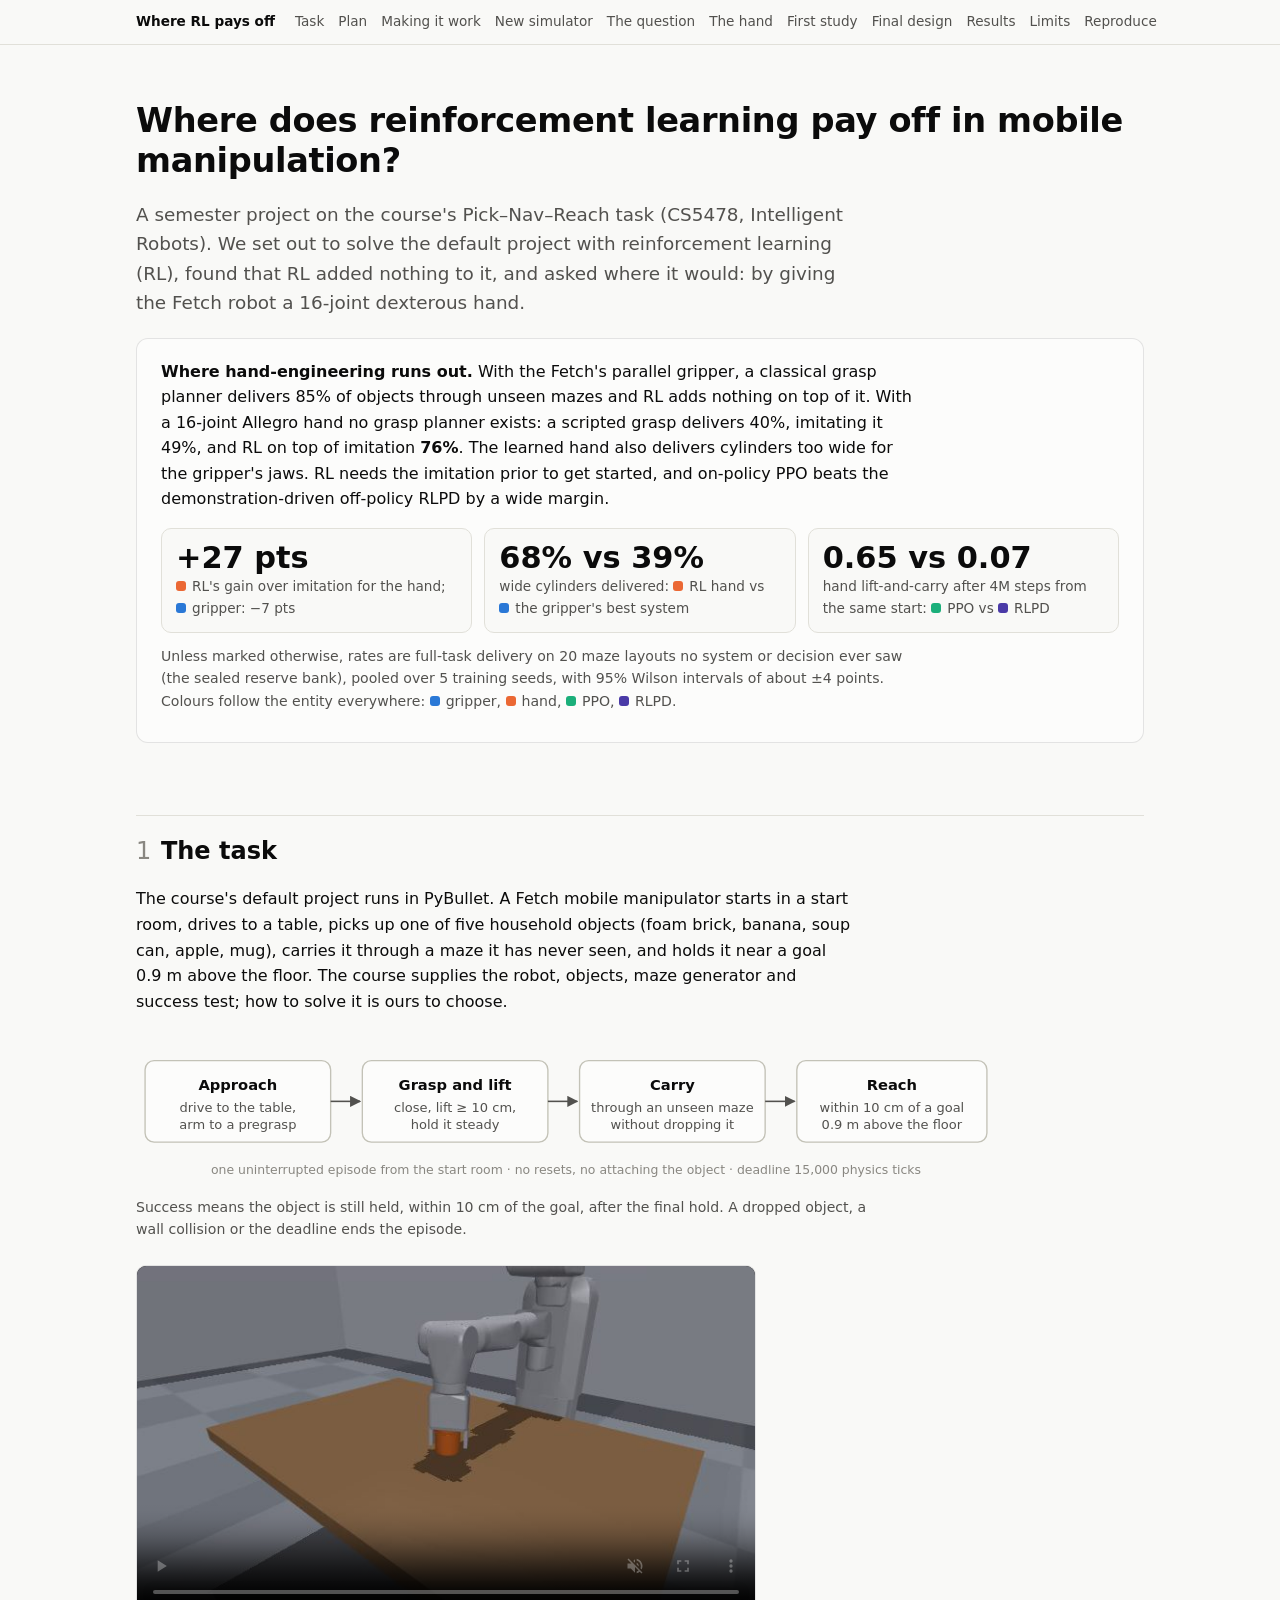
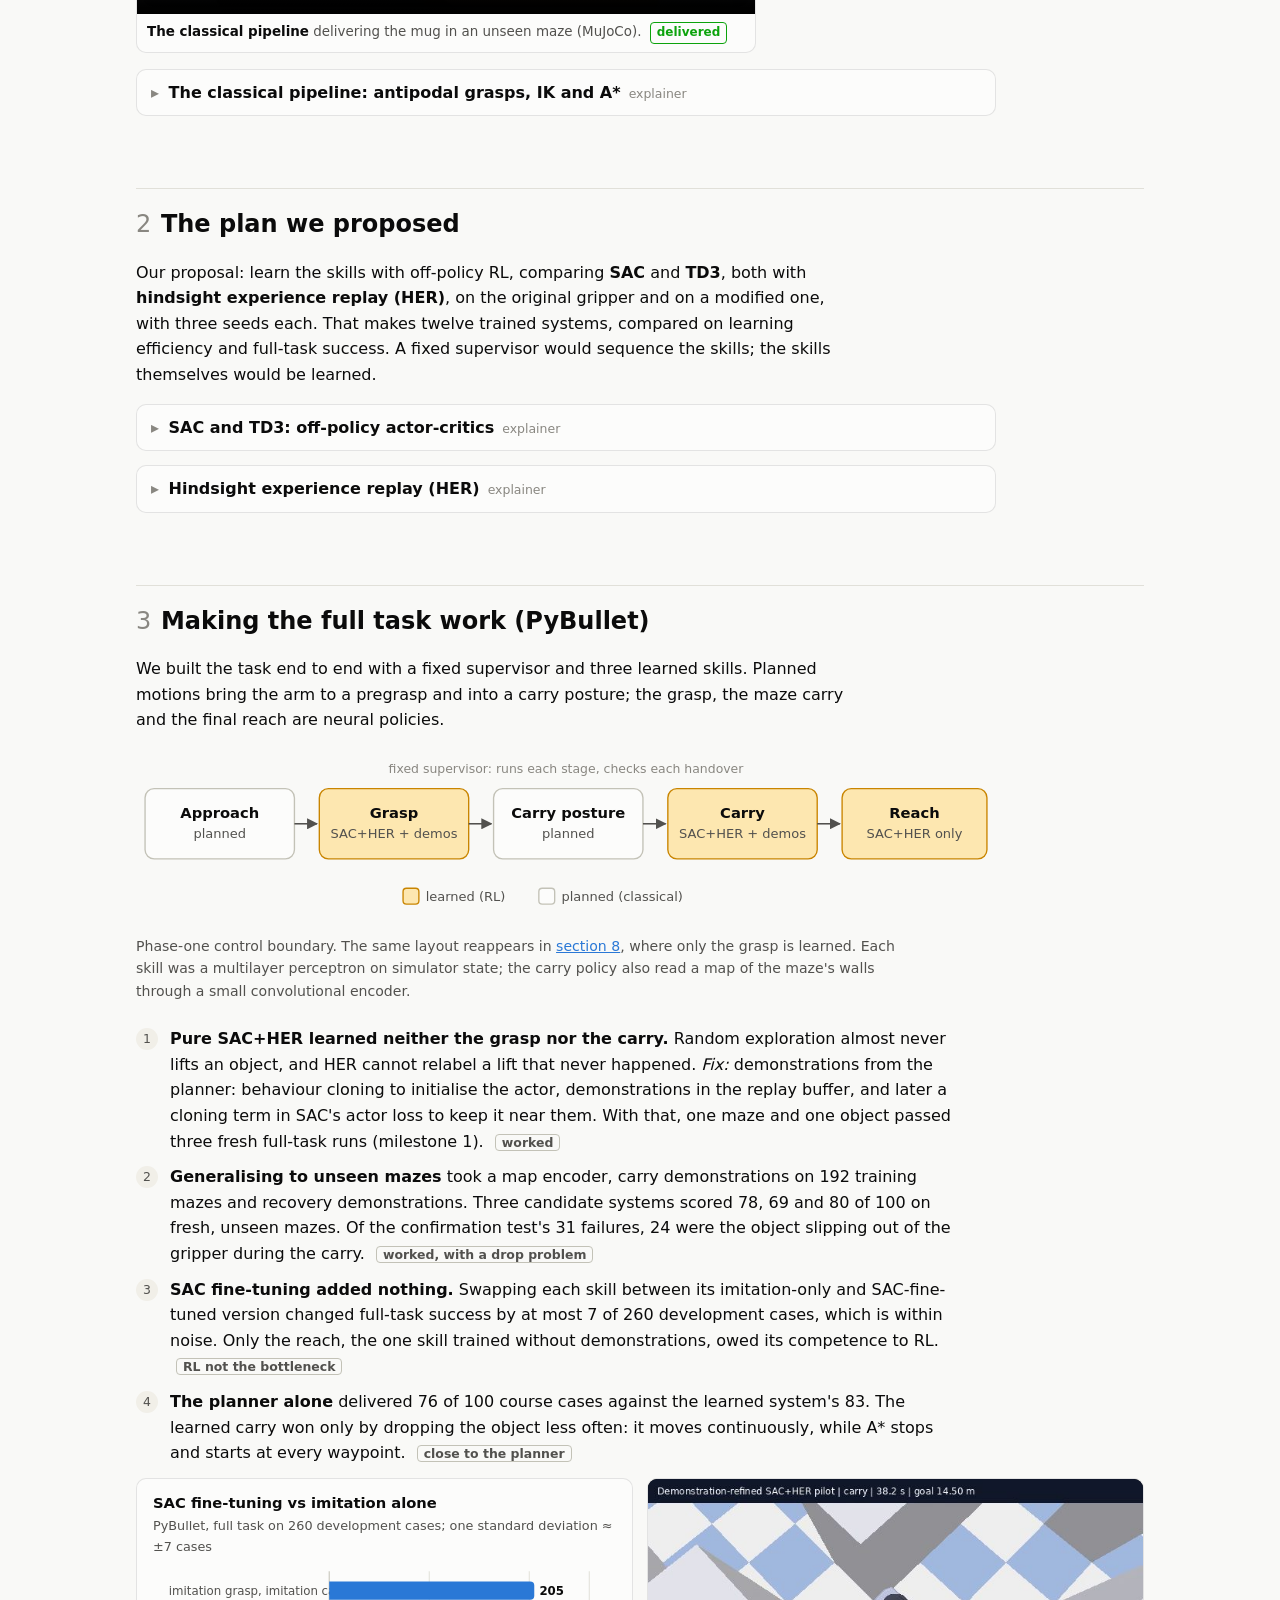
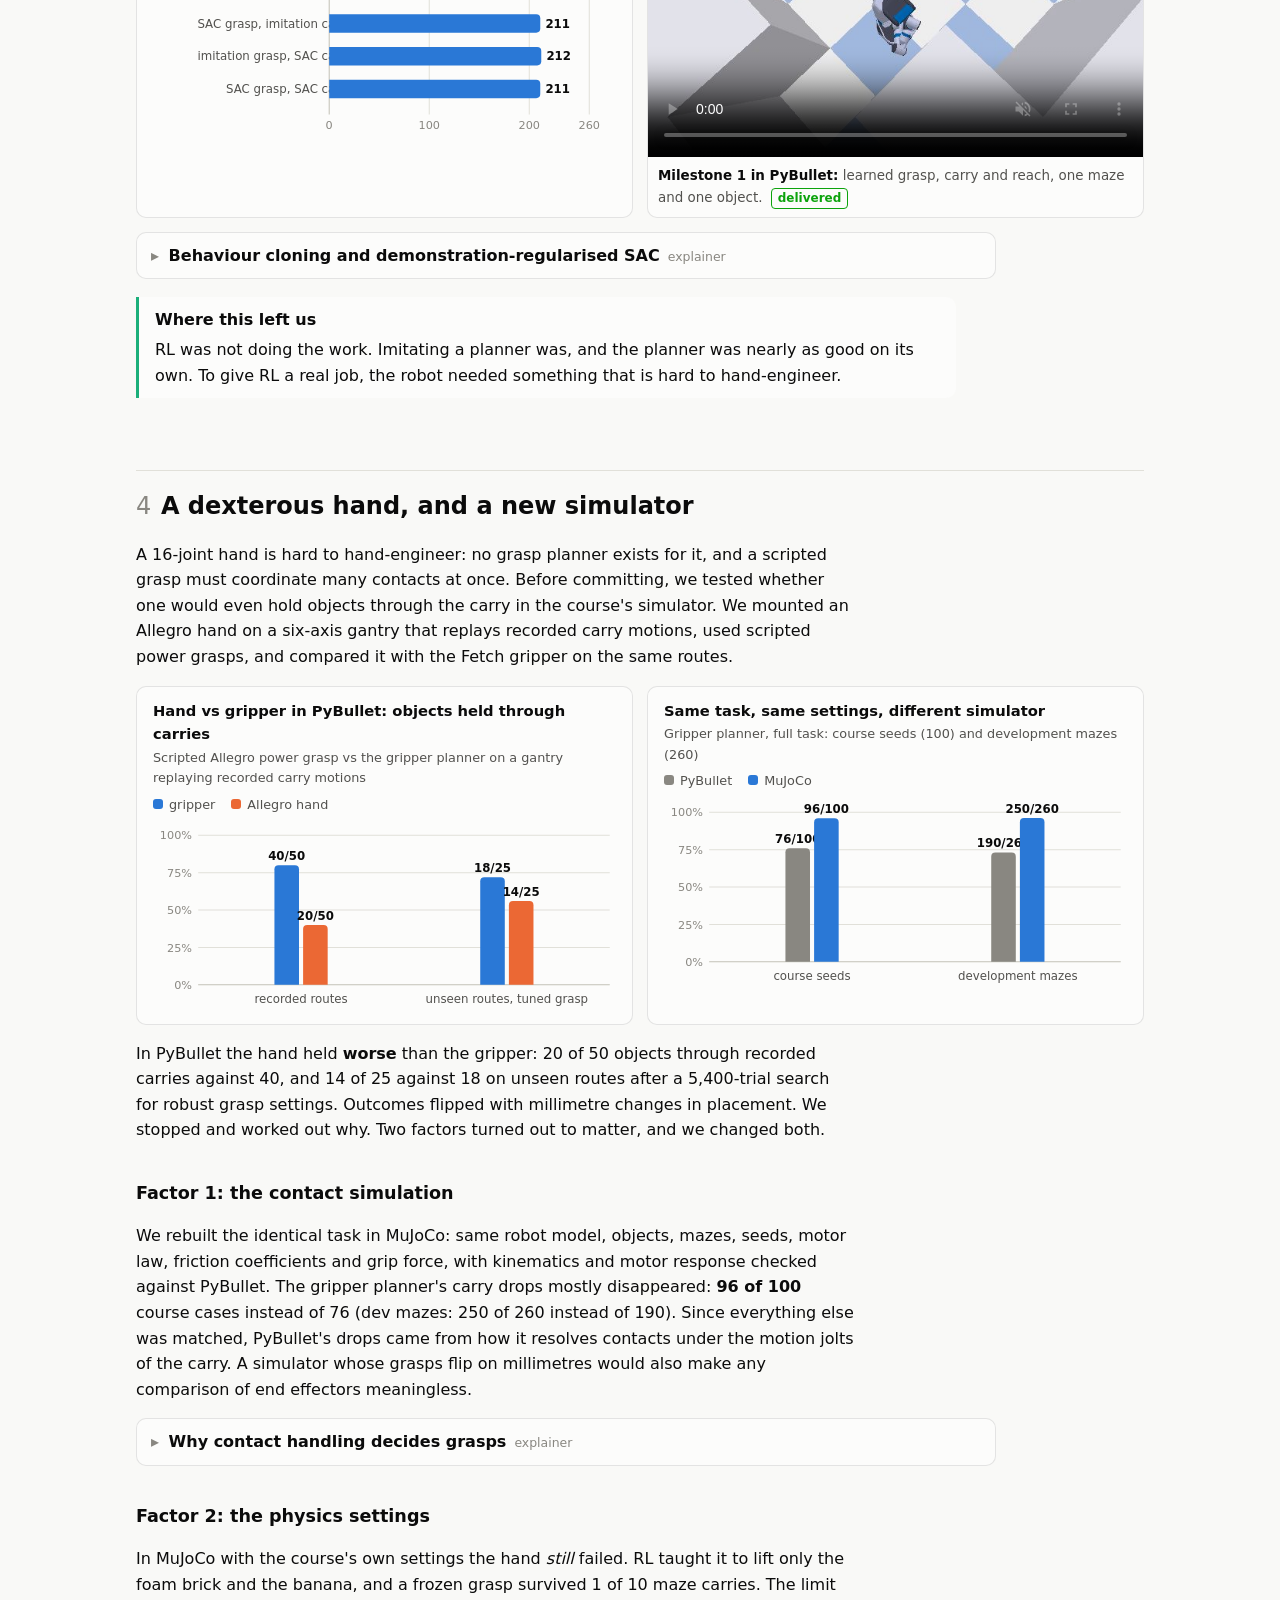
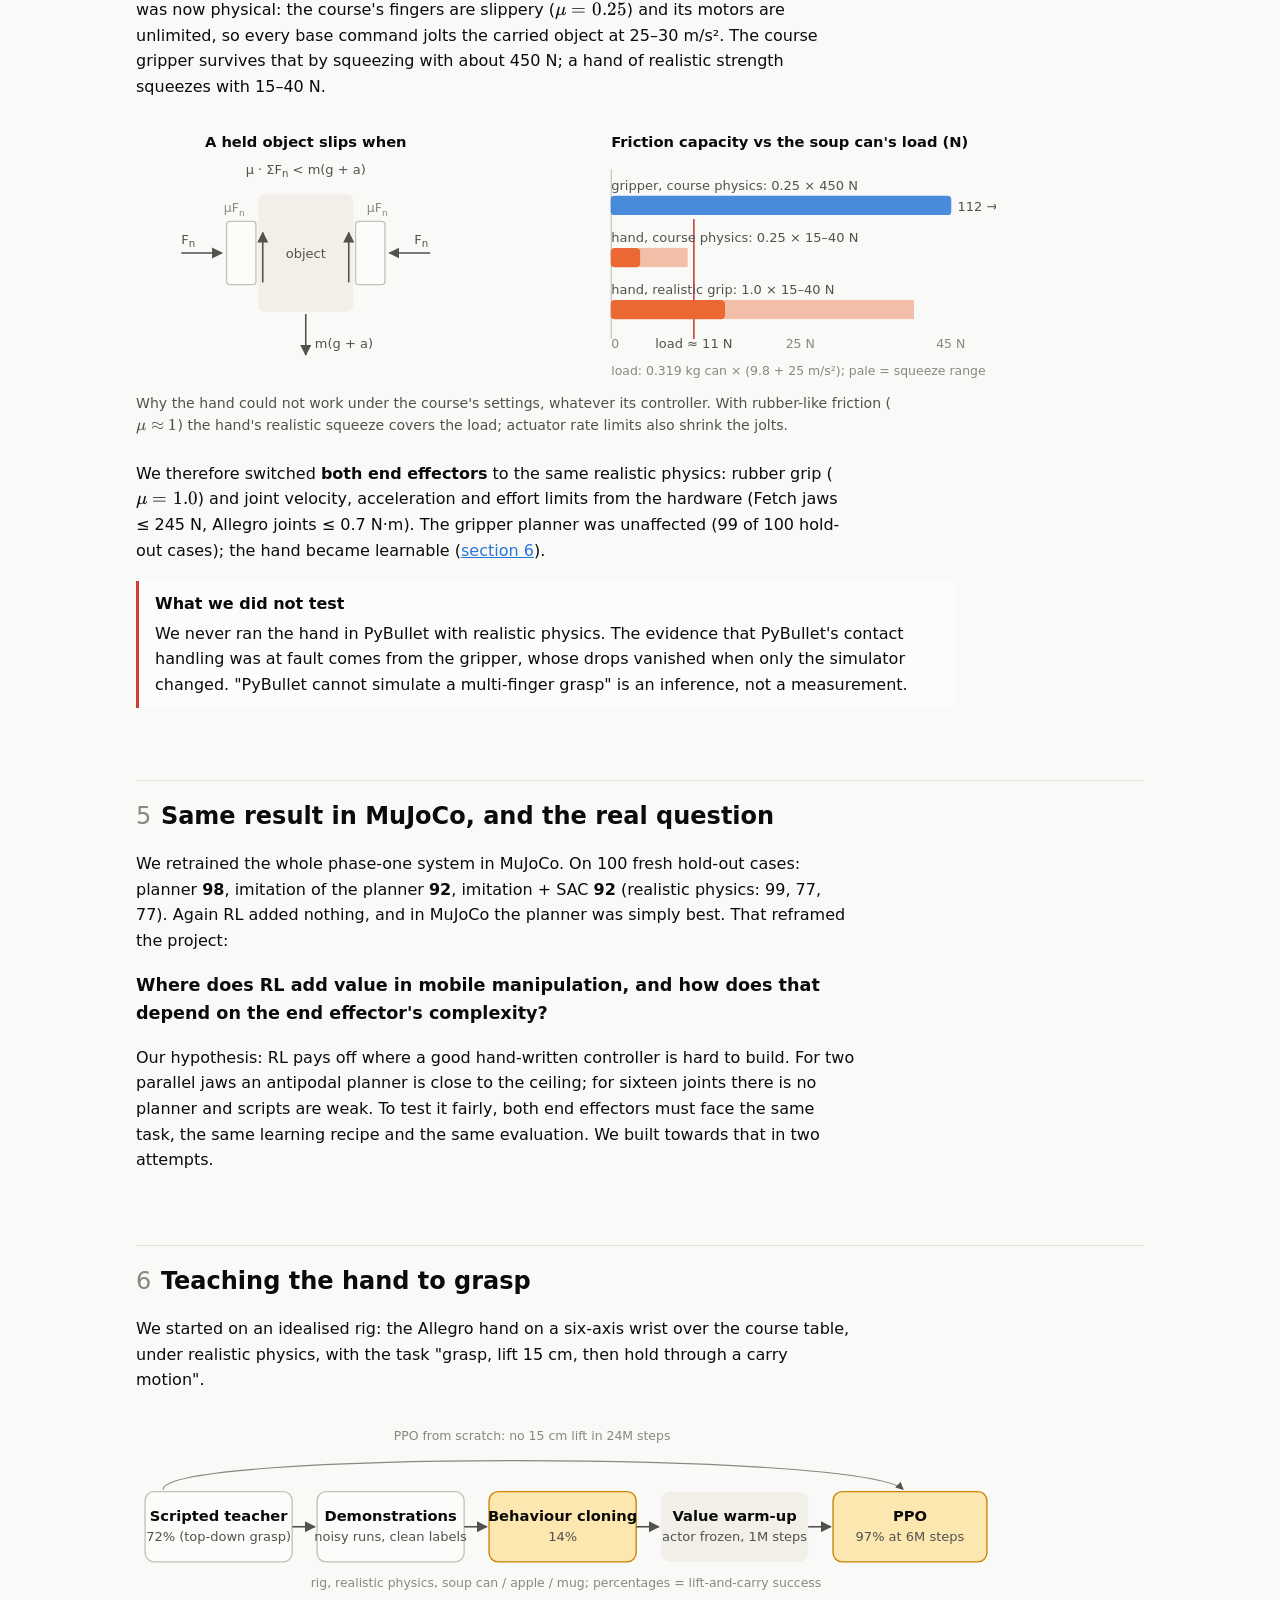
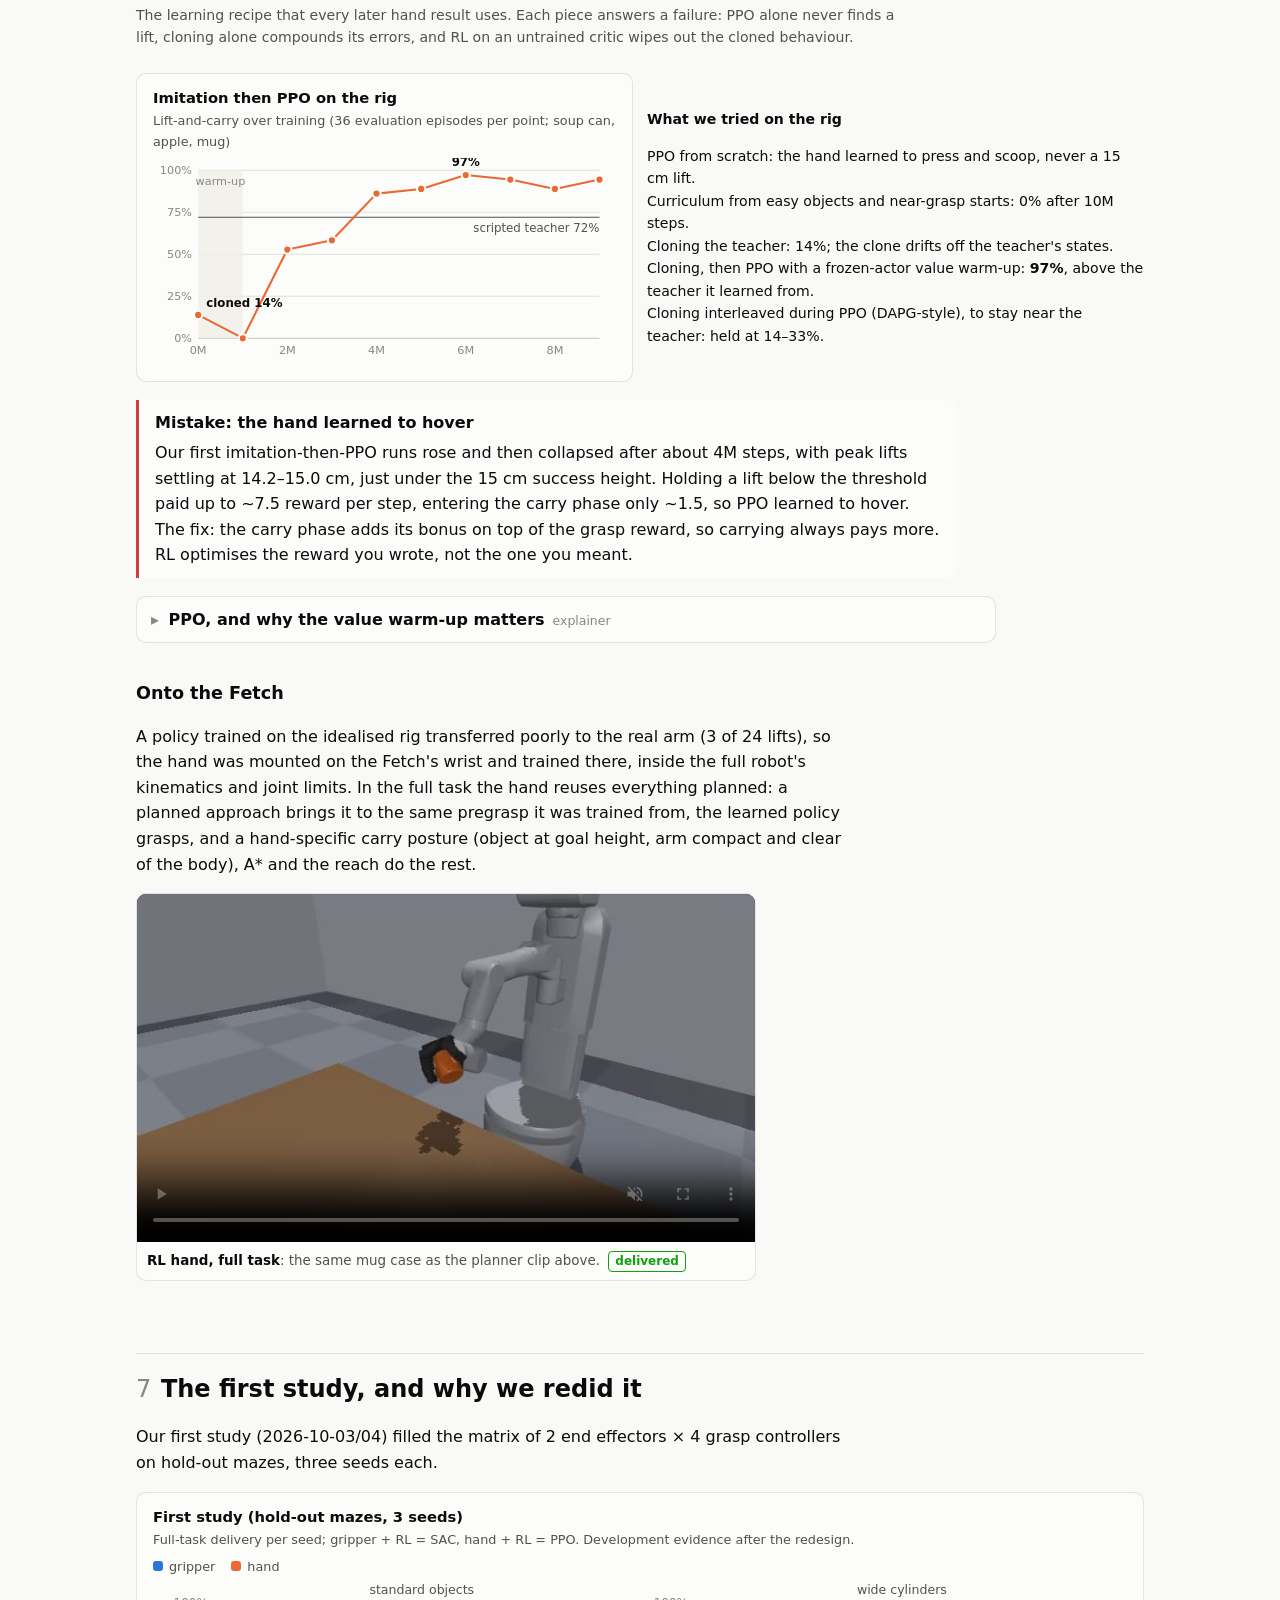
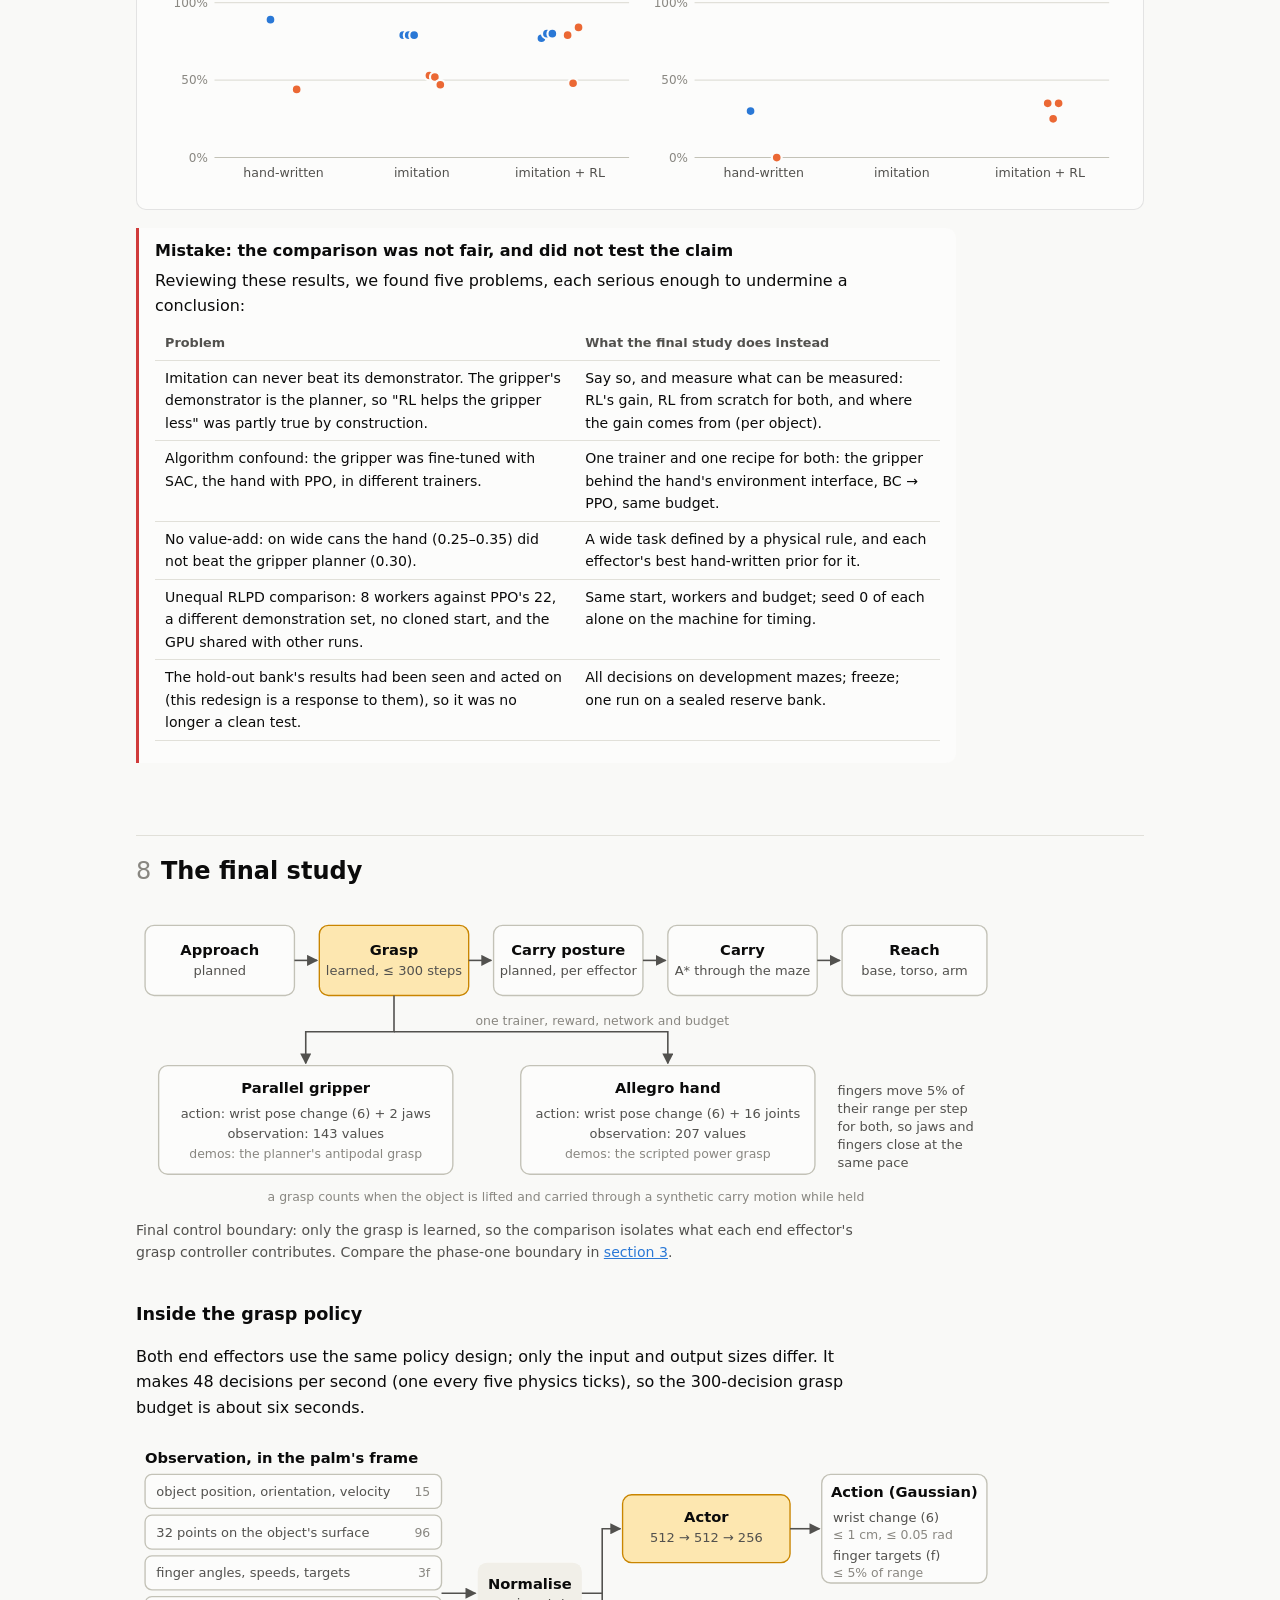
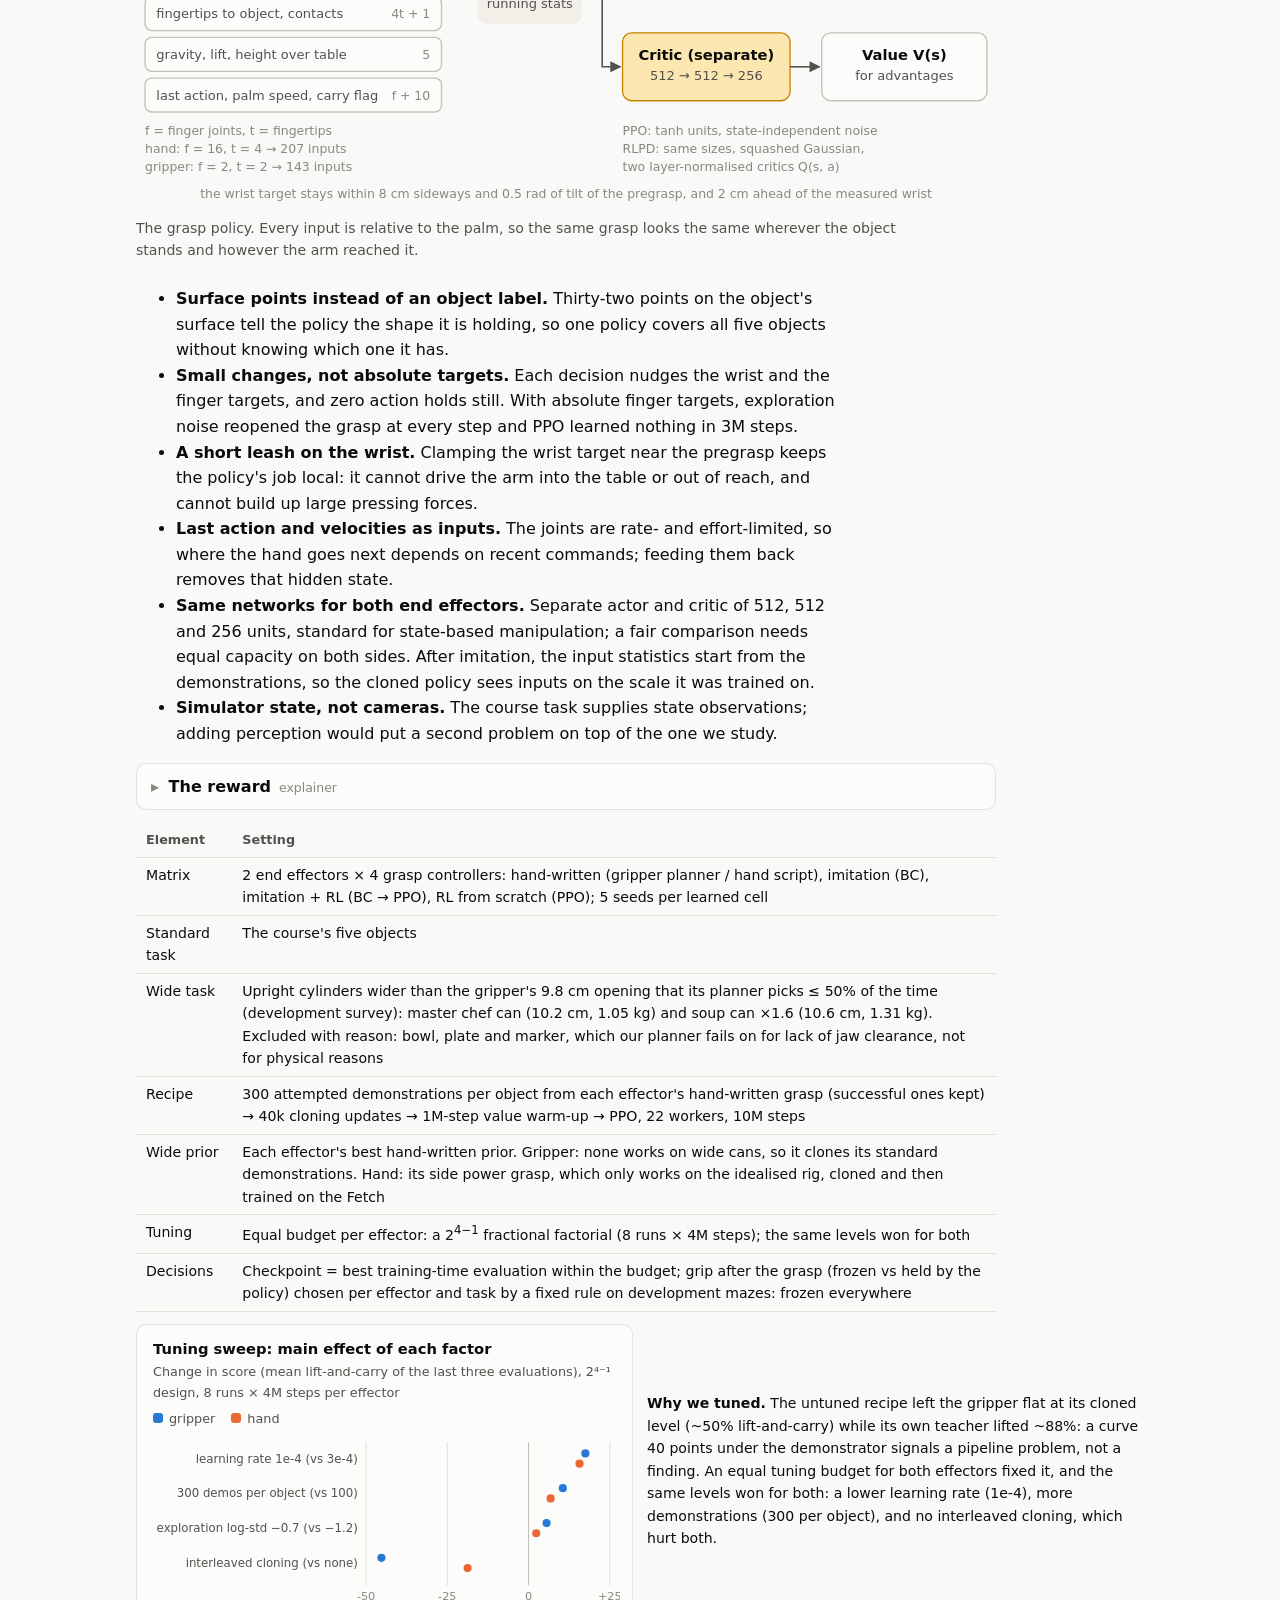
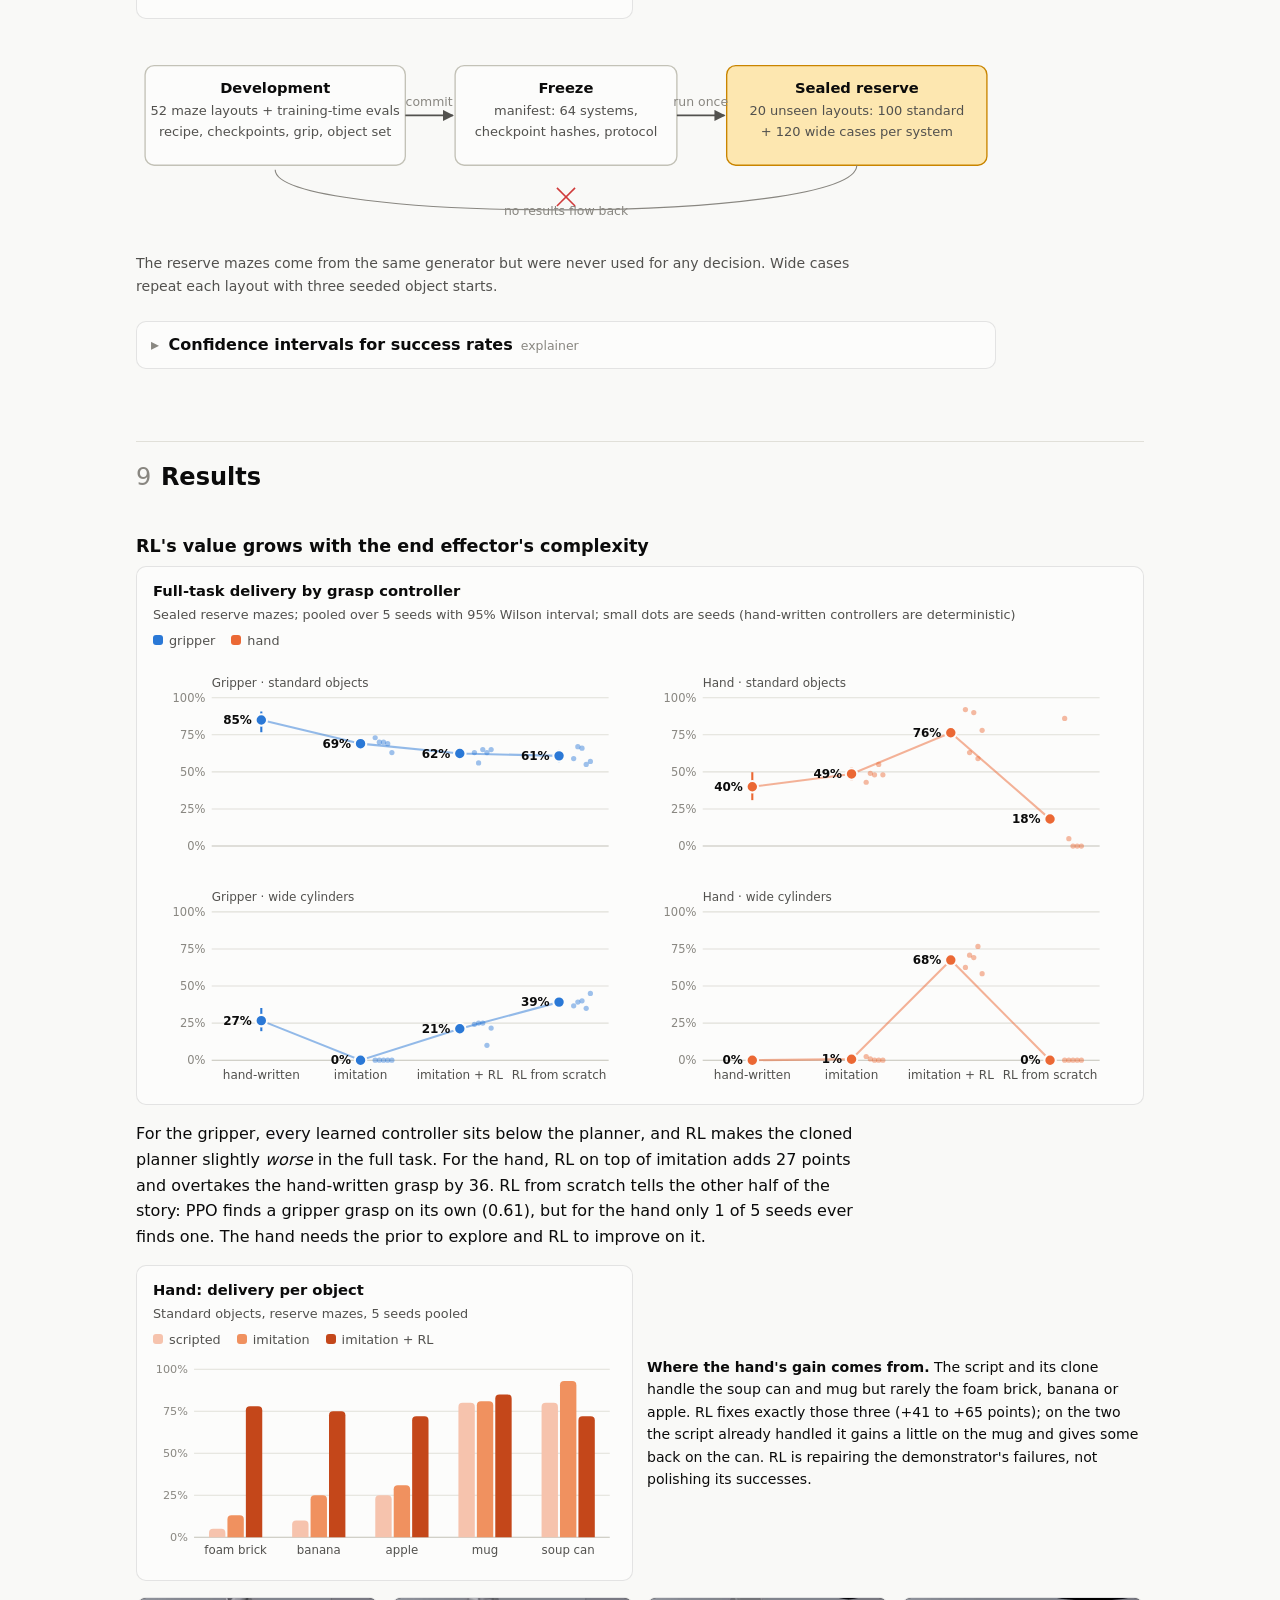
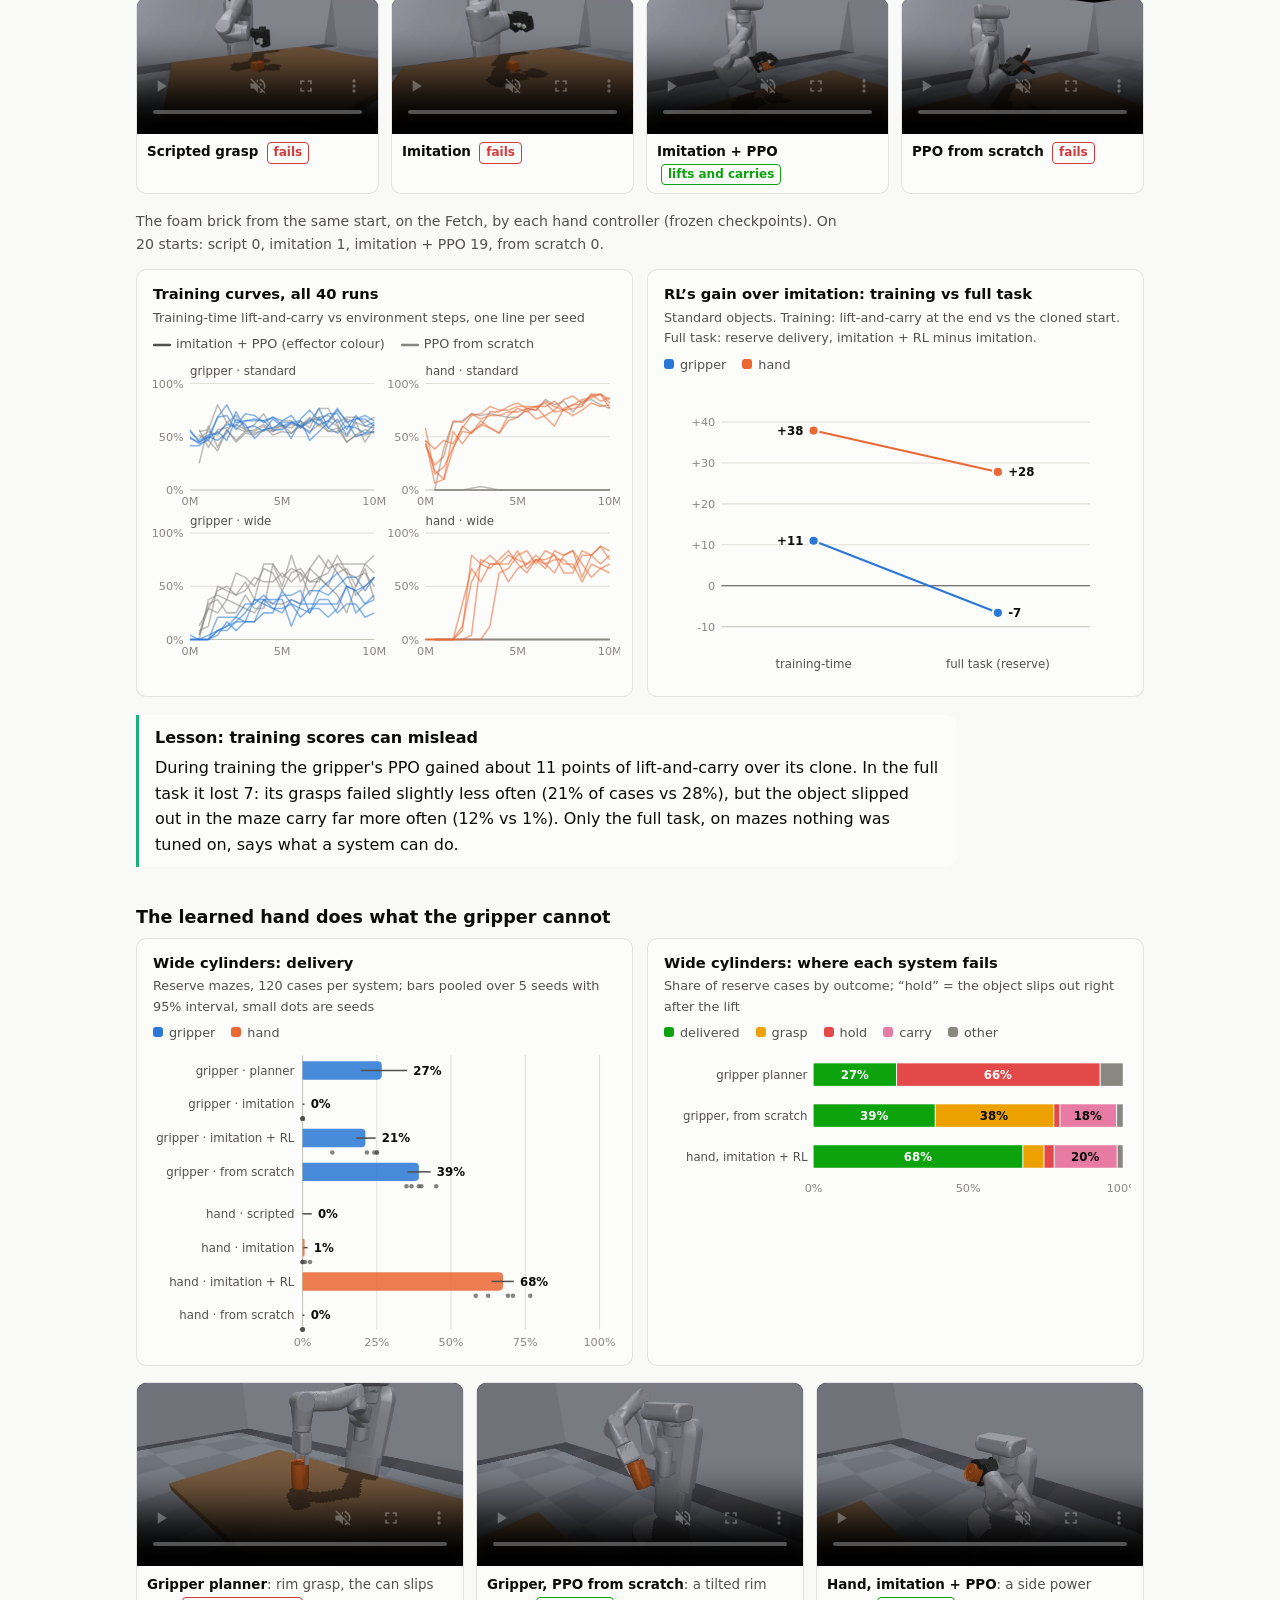
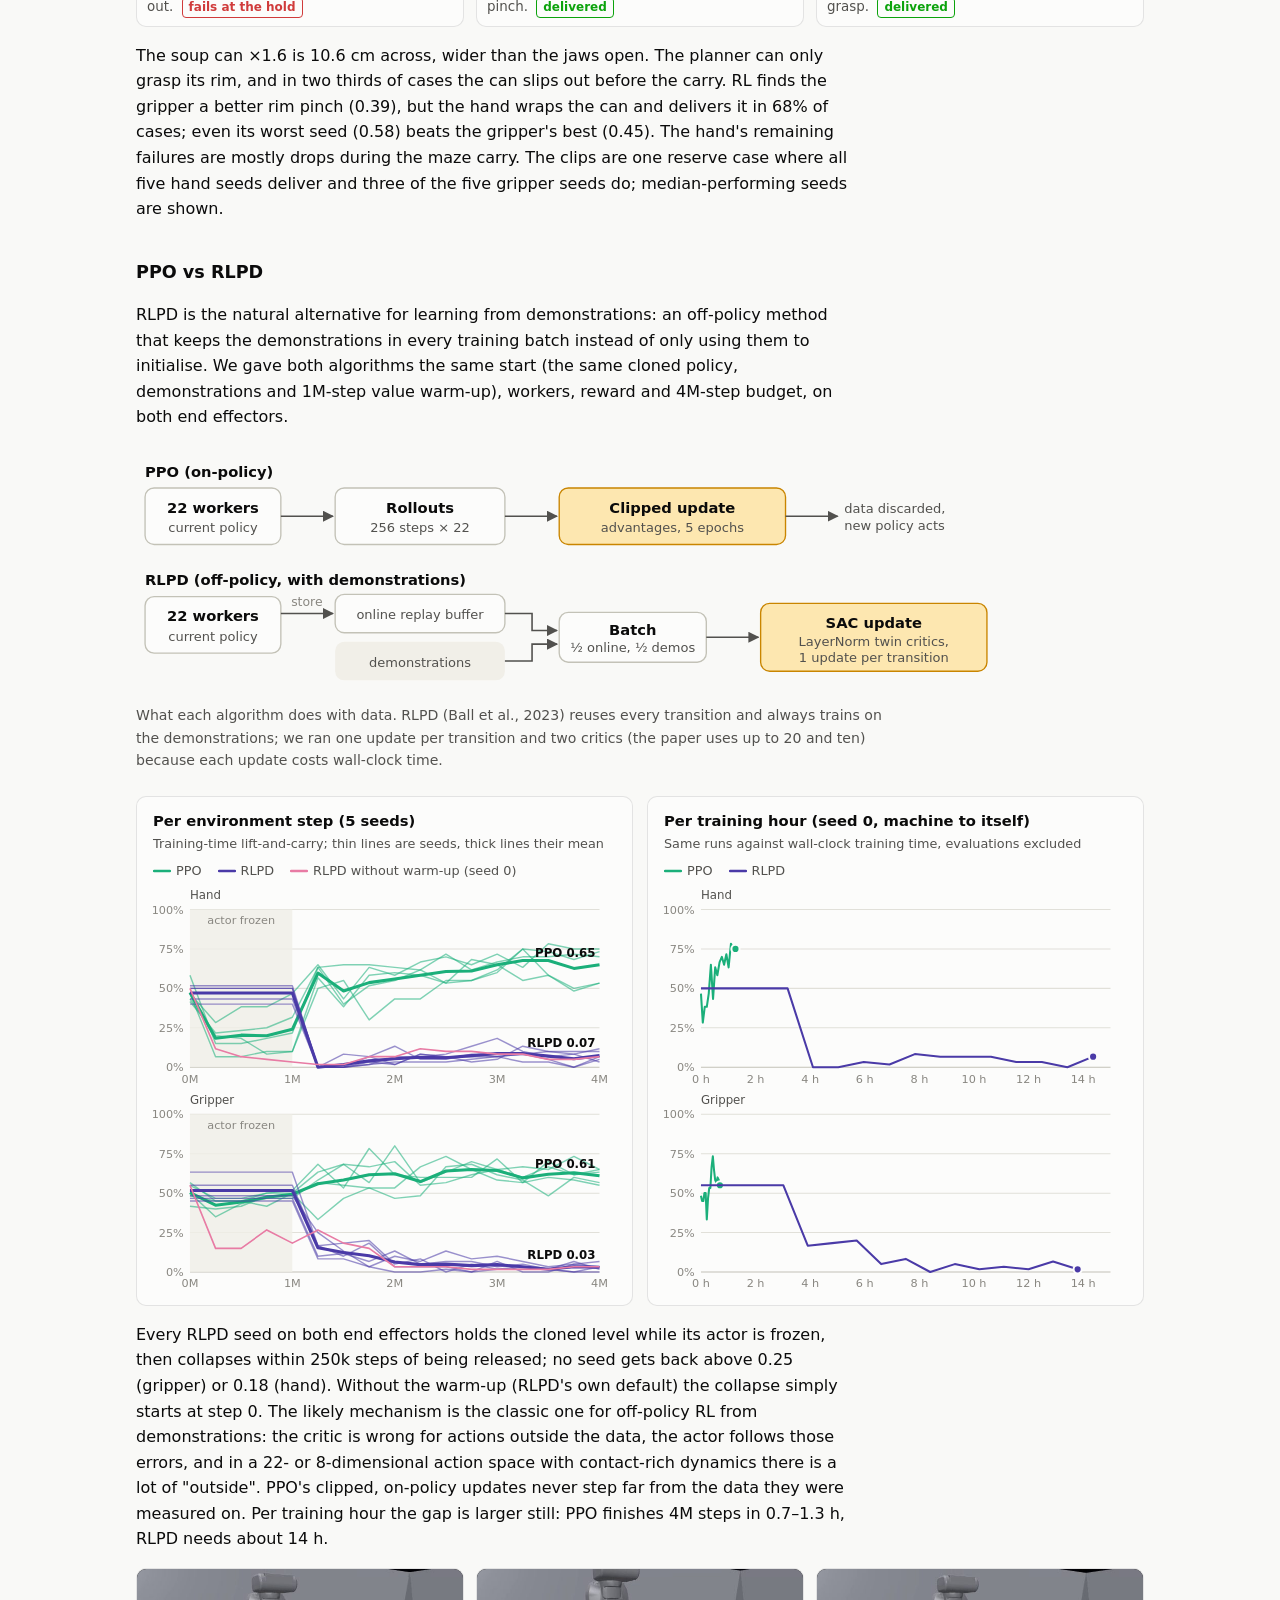
==== commit 71c32681: "Site: inside the grasp policy (observations, networks, actions, constraints, reward and the reasons " ====
--- a/site/index.html
+++ b/site/index.html
@@ -158,7 +158,8 @@
   <rect x="356" y="116" width="14" height="14" rx="3" class="d-box"/><text x="376" y="127" class="d-s">planned (classical)</text>
 </svg>
 <figcaption>Phase-one control boundary. The same layout reappears in <a href="#design">section 8</a>, where only the grasp
-is learned.</figcaption>
+is learned. Each skill was a multilayer perceptron on simulator state; the carry policy also read a map of the maze's walls
+through a small convolutional encoder.</figcaption>
 </figure>
 <ol class="steps">
 <li><span class="n">1</span><div><strong>Pure SAC+HER learned neither the grasp nor the carry.</strong> Random exploration almost never
@@ -341,6 +342,9 @@
 <p><strong>Warm-up:</strong> after cloning, the actor is good but the value function is random, so the first advantages are noise
 and the first updates destroy the cloned behaviour. Training the value function for 1M steps with the actor frozen
 gives PPO meaningful advantages from its first update.</p>
+<p><strong>Settings</strong> (identical for both end effectors): rollouts of 256 decisions on each of 22 workers (5,632
+transitions per update), 5 epochs over minibatches of 4,096, discount \(\gamma = 0.99\), GAE \(\lambda = 0.95\), clip
+\(\epsilon = 0.2\), no entropy bonus, learning rate \(10^{-4}\) (chosen by the tuning sweep in section 8).</p>
 </div></details>
 <h3>Onto the Fetch</h3>
 <div class="prose"><p>A policy trained on the idealised rig transferred poorly to the real arm (3 of 24 lifts), so the hand
@@ -402,6 +406,66 @@
 <figcaption>Final control boundary: only the grasp is learned, so the comparison isolates what each end effector's grasp
 controller contributes. Compare the phase-one boundary in <a href="#pybullet">section 3</a>.</figcaption>
 </figure>
+<h3 id="policy">Inside the grasp policy</h3>
+<div class="prose"><p>Both end effectors use the same policy design; only the input and output sizes differ. It makes 48
+decisions per second (one every five physics ticks), so the 300-decision grasp budget is about six seconds.</p></div>
+<figure class="diagram">
+<svg viewBox="0 0 760 322" role="img" aria-label="The grasp policy: observations in the palm frame are normalised and fed to separate actor and critic networks of 512, 512 and 256 units; the actor outputs small changes to the wrist pose and the finger targets.">
+  <defs><marker id="a10" viewBox="0 0 10 10" refX="9" refY="5" markerWidth="7" markerHeight="7" orient="auto"><path d="M0,0 L10,5 L0,10 z" class="d-head"/></marker></defs>
+  <text x="8" y="16" class="d-t">Observation, in the palm's frame</text>
+  <rect x="8" y="26" width="262" height="30" rx="6" class="d-box"/><text x="18" y="45" class="d-s">object position, orientation, velocity</text><text x="260" y="45" text-anchor="end" class="d-m">15</text>
+  <rect x="8" y="62" width="262" height="30" rx="6" class="d-box"/><text x="18" y="81" class="d-s">32 points on the object's surface</text><text x="260" y="81" text-anchor="end" class="d-m">96</text>
+  <rect x="8" y="98" width="262" height="30" rx="6" class="d-box"/><text x="18" y="117" class="d-s">finger angles, speeds, targets</text><text x="260" y="117" text-anchor="end" class="d-m">3f</text>
+  <rect x="8" y="134" width="262" height="30" rx="6" class="d-box"/><text x="18" y="153" class="d-s">fingertips to object, contacts</text><text x="260" y="153" text-anchor="end" class="d-m">4t + 1</text>
+  <rect x="8" y="170" width="262" height="30" rx="6" class="d-box"/><text x="18" y="189" class="d-s">gravity, lift, height over table</text><text x="260" y="189" text-anchor="end" class="d-m">5</text>
+  <rect x="8" y="206" width="262" height="30" rx="6" class="d-box"/><text x="18" y="225" class="d-s">last action, palm speed, carry flag</text><text x="260" y="225" text-anchor="end" class="d-m">f + 10</text>
+  <text x="8" y="256" class="d-m">f = finger joints, t = fingertips</text>
+  <text x="8" y="272" class="d-m">hand: f = 16, t = 4 → 207 inputs</text>
+  <text x="8" y="288" class="d-m">gripper: f = 2, t = 2 → 143 inputs</text>
+  <line x1="270" y1="131" x2="300" y2="131" class="d-line" marker-end="url(#a10)"/>
+  <rect x="302" y="104" width="92" height="54" rx="8" class="d-soft"/><text x="348" y="127" text-anchor="middle" class="d-t">Normalise</text><text x="348" y="144" text-anchor="middle" class="d-s">running stats</text>
+  <polyline points="394,131 412,131 412,74 428,74" class="d-line" marker-end="url(#a10)"/><polyline points="412,131 412,196 428,196" class="d-line" marker-end="url(#a10)"/>
+  <rect x="430" y="44" width="148" height="60" rx="8" class="d-learned"/><text x="504" y="68" text-anchor="middle" class="d-t">Actor</text><text x="504" y="86" text-anchor="middle" class="d-s">512 → 512 → 256</text>
+  <rect x="430" y="166" width="148" height="60" rx="8" class="d-learned"/><text x="504" y="190" text-anchor="middle" class="d-t">Critic (separate)</text><text x="504" y="208" text-anchor="middle" class="d-s">512 → 512 → 256</text>
+  <line x1="578" y1="74" x2="604" y2="74" class="d-line" marker-end="url(#a10)"/><line x1="578" y1="196" x2="604" y2="196" class="d-line" marker-end="url(#a10)"/>
+  <rect x="606" y="26" width="146" height="96" rx="8" class="d-box"/><text x="679" y="46" text-anchor="middle" class="d-t">Action (Gaussian)</text>
+  <text x="616" y="68" class="d-s">wrist change (6)</text><text x="616" y="83" class="d-m">≤ 1 cm, ≤ 0.05 rad</text>
+  <text x="616" y="102" class="d-s">finger targets (f)</text><text x="616" y="117" class="d-m">≤ 5% of range</text>
+  <rect x="606" y="166" width="146" height="60" rx="8" class="d-box"/><text x="679" y="190" text-anchor="middle" class="d-t">Value V(s)</text><text x="679" y="208" text-anchor="middle" class="d-s">for advantages</text>
+  <text x="430" y="256" class="d-m">PPO: tanh units, state-independent noise</text>
+  <text x="430" y="272" class="d-m">RLPD: same sizes, squashed Gaussian,</text>
+  <text x="430" y="288" class="d-m">two layer-normalised critics Q(s, a)</text>
+  <text x="380" y="312" text-anchor="middle" class="d-m">the wrist target stays within 8 cm sideways and 0.5 rad of tilt of the pregrasp, and 2 cm ahead of the measured wrist</text>
+</svg>
+<figcaption>The grasp policy. Every input is relative to the palm, so the same grasp looks the same wherever the object stands
+and however the arm reached it.</figcaption>
+</figure>
+<ul class="prose">
+<li><strong>Surface points instead of an object label.</strong> Thirty-two points on the object's surface tell the policy the shape
+it is holding, so one policy covers all five objects without knowing which one it has.</li>
+<li><strong>Small changes, not absolute targets.</strong> Each decision nudges the wrist and the finger targets, and zero action
+holds still. With absolute finger targets, exploration noise reopened the grasp at every step and PPO learned nothing in 3M steps.</li>
+<li><strong>A short leash on the wrist.</strong> Clamping the wrist target near the pregrasp keeps the policy's job local:
+it cannot drive the arm into the table or out of reach, and cannot build up large pressing forces.</li>
+<li><strong>Last action and velocities as inputs.</strong> The joints are rate- and effort-limited, so where the hand goes next
+depends on recent commands; feeding them back removes that hidden state.</li>
+<li><strong>Same networks for both end effectors.</strong> Separate actor and critic of 512, 512 and 256 units, standard for
+state-based manipulation; a fair comparison needs equal capacity on both sides. After imitation, the input statistics start from the
+demonstrations, so the cloned policy sees inputs on the scale it was trained on.</li>
+<li><strong>Simulator state, not cameras.</strong> The course task supplies state observations; adding perception would put a
+second problem on top of the one we study.</li>
+</ul>
+<details class="explainer"><summary>The reward<span class="tag">explainer</span></summary><div class="body">
+<p>Dense, and dominated by lifting. Per decision, with \(d\) the distance from the grasp point to the object, \(\bar d\) the mean
+fingertip distance, and lift capped at 0.2 m:</p>
+<p class="math">\[ \begin{aligned} r = {} & 0.5\,(1-\tanh 10d) + 0.5\,(1-\tanh 10\bar d) + 0.1\,\text{contacts} \\ & + 0.25\,[\text{grasped}] + 50\,\text{lift}\,[\text{held}] + 5\,[\text{success}] - 5\,[\text{fell}] \end{aligned} \]</p>
+<p>Success is a 15 cm lift with the thumb and another finger (or both jaws) on the object. After 10 decisions of success the base
+carries the arm along a synthetic carry route while the policy keeps the grip: +1 per decision while the object stays at least
+10 cm up, −20 and the end of the episode on a drop, +10 for finishing the route.</p>
+<p>Two weights came from failures. With a smaller lift weight the hand learned to hold the object on the table indefinitely,
+a reward plateau it never left. And the carry bonus is added <em>on top of</em> the grasp reward: when it replaced it, hovering
+just under the success height paid more than carrying (<a href="#hand">section 6</a>).</p>
+</div></details>
 <table class="t">
 <tr><th>Element</th><th>Setting</th></tr>
 <tr><td>Matrix</td><td>2 end effectors × 4 grasp controllers: hand-written (gripper planner / hand script), imitation (BC),
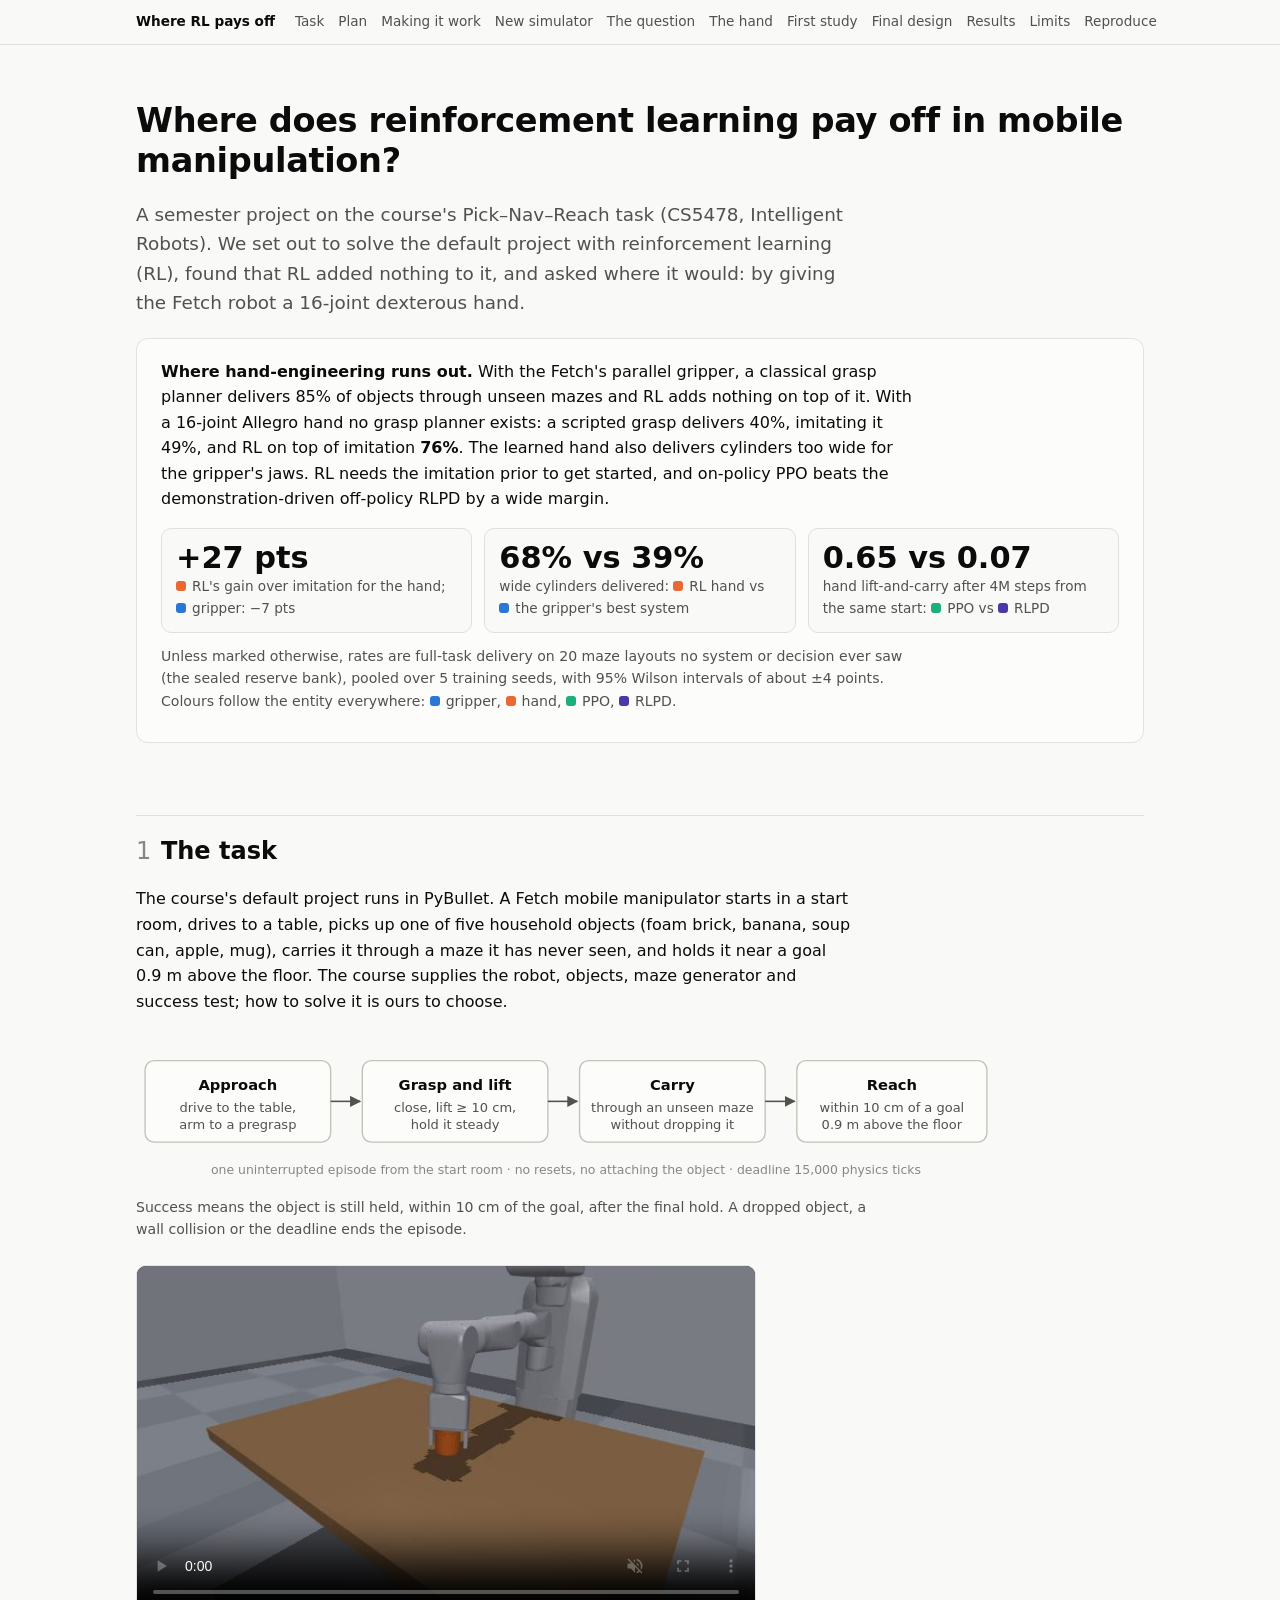
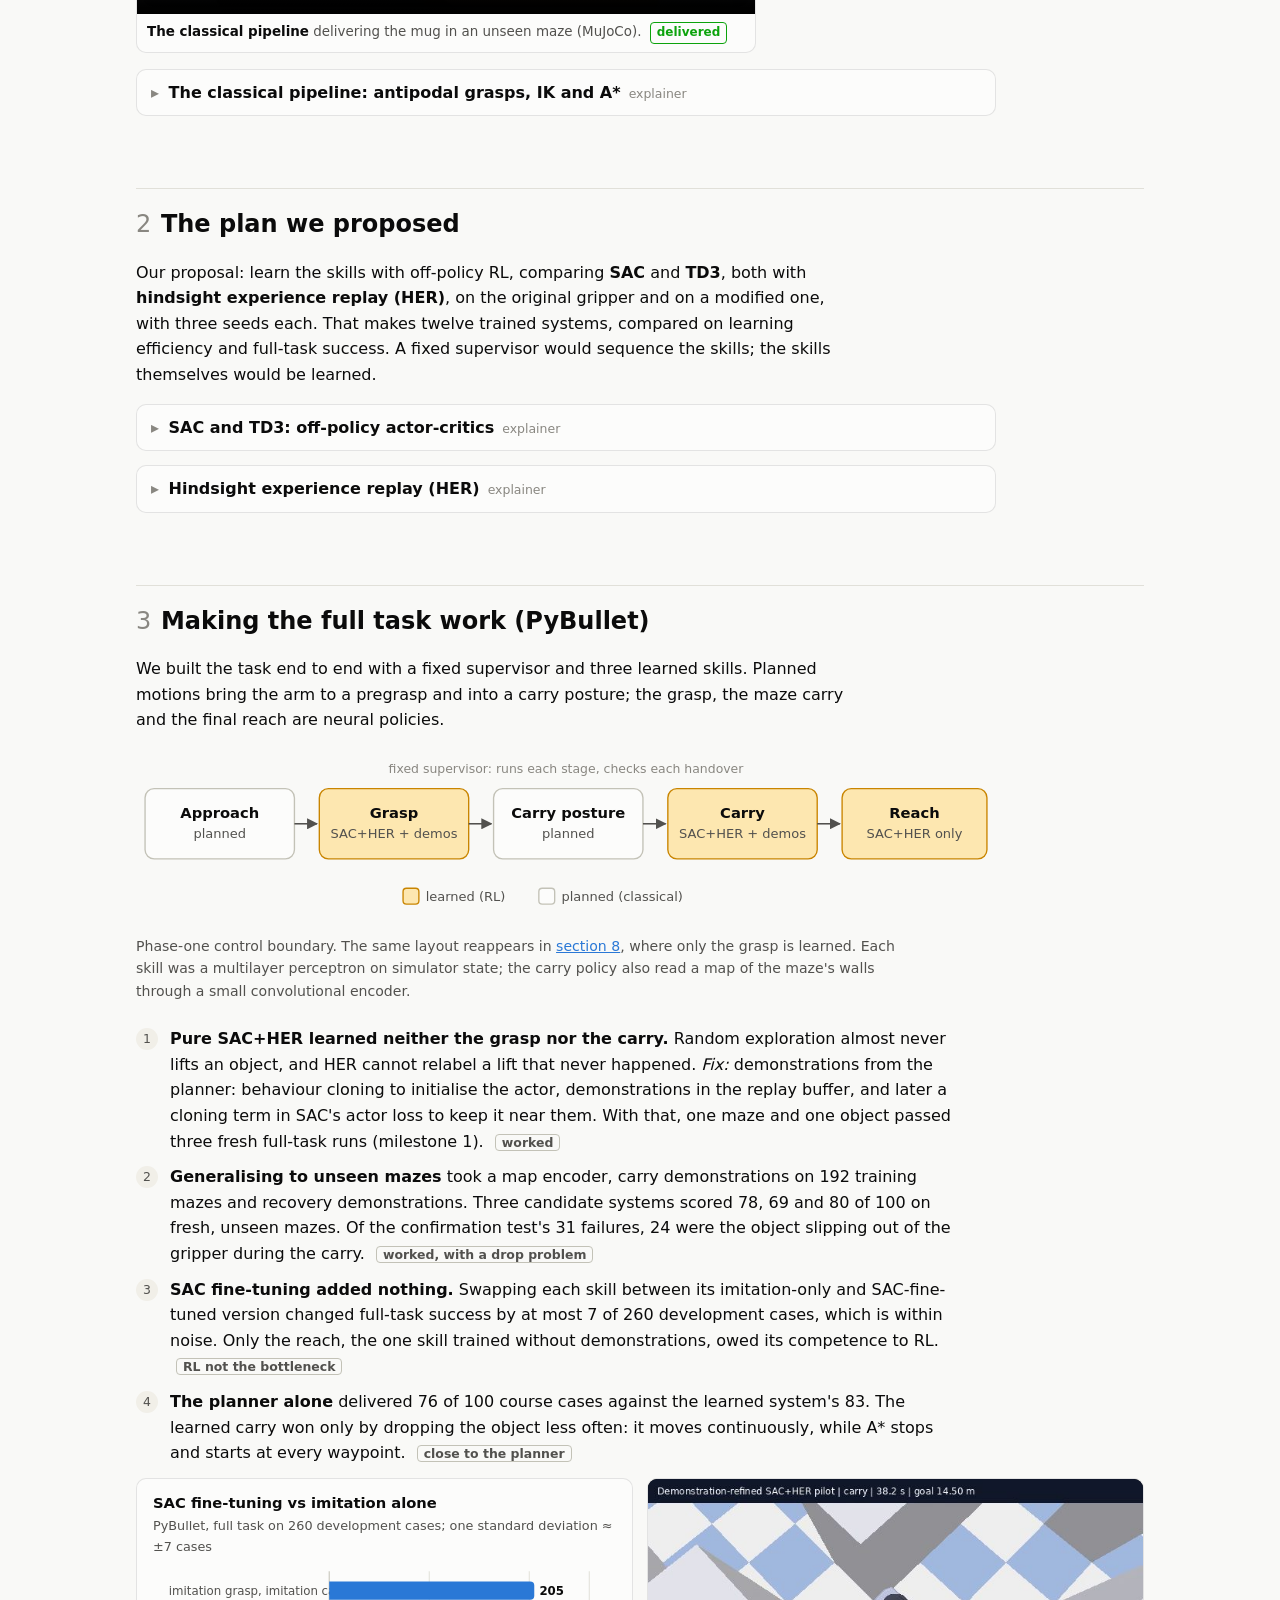
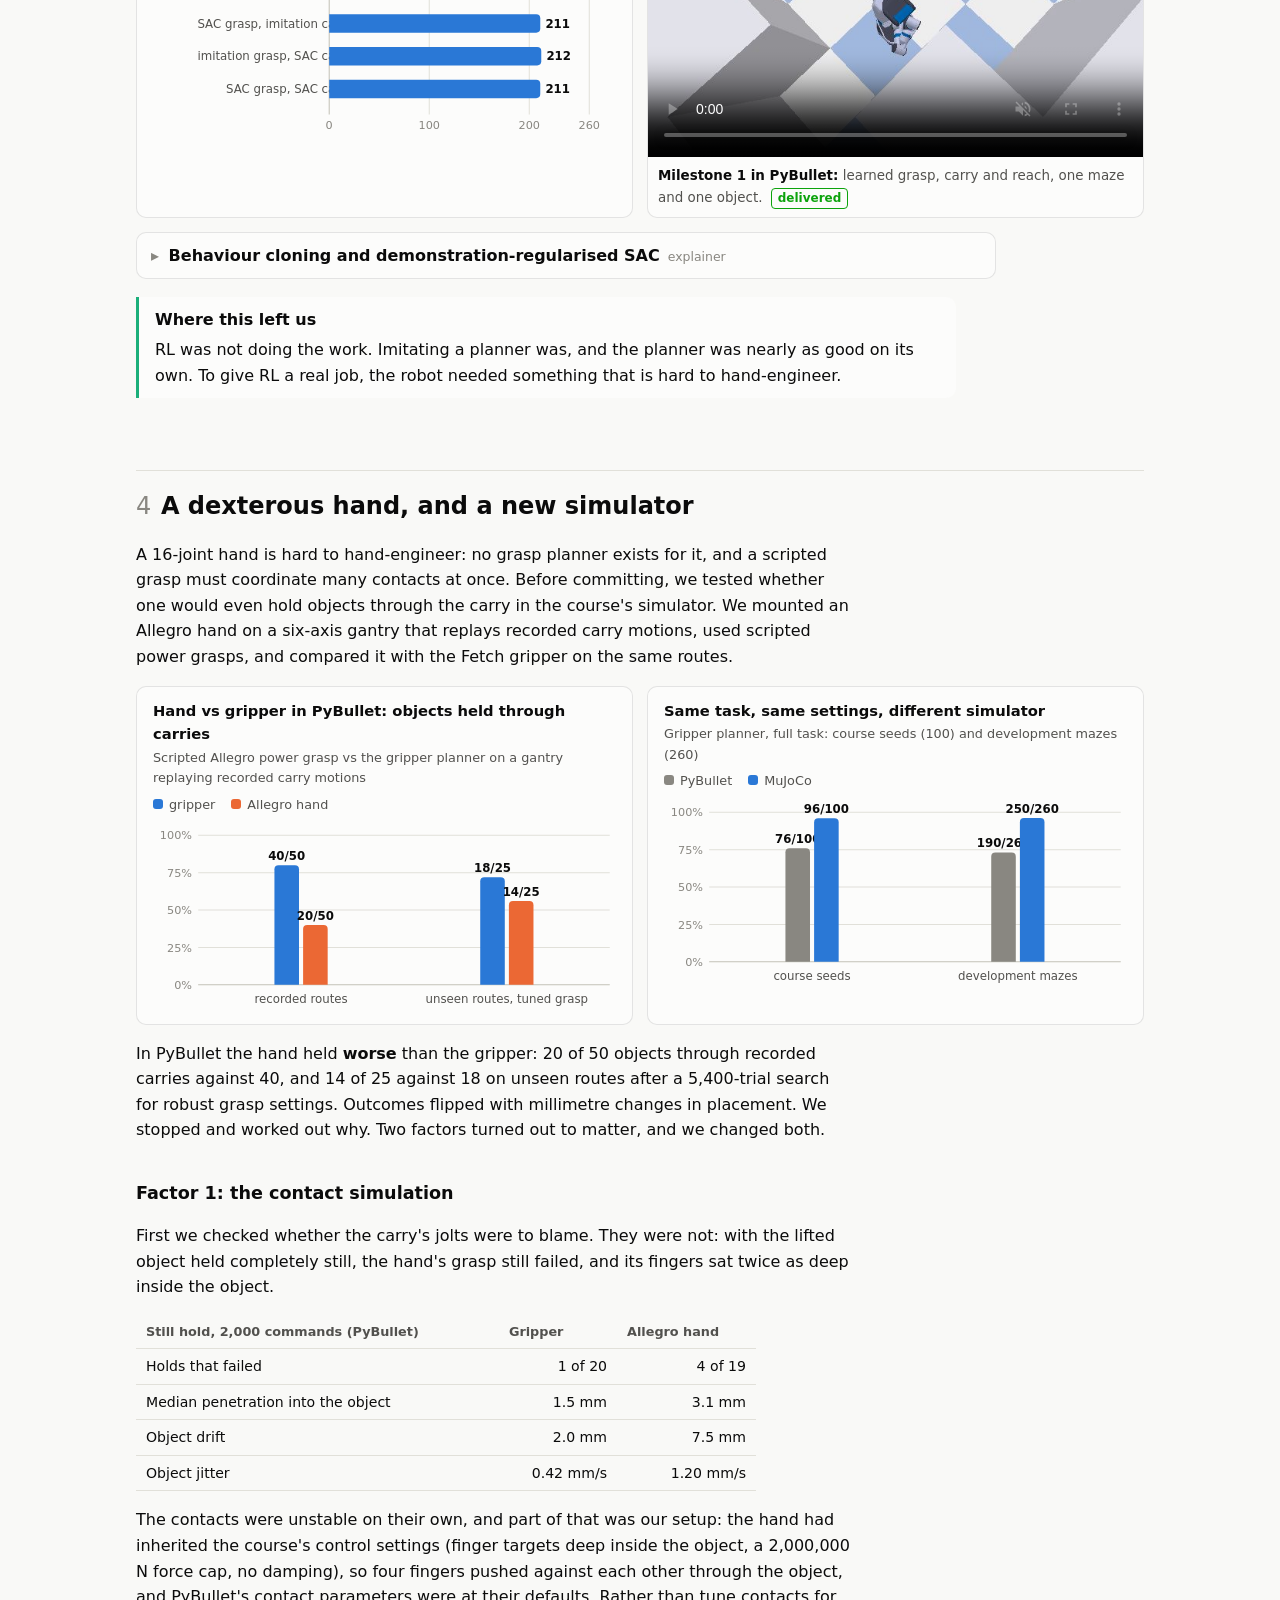
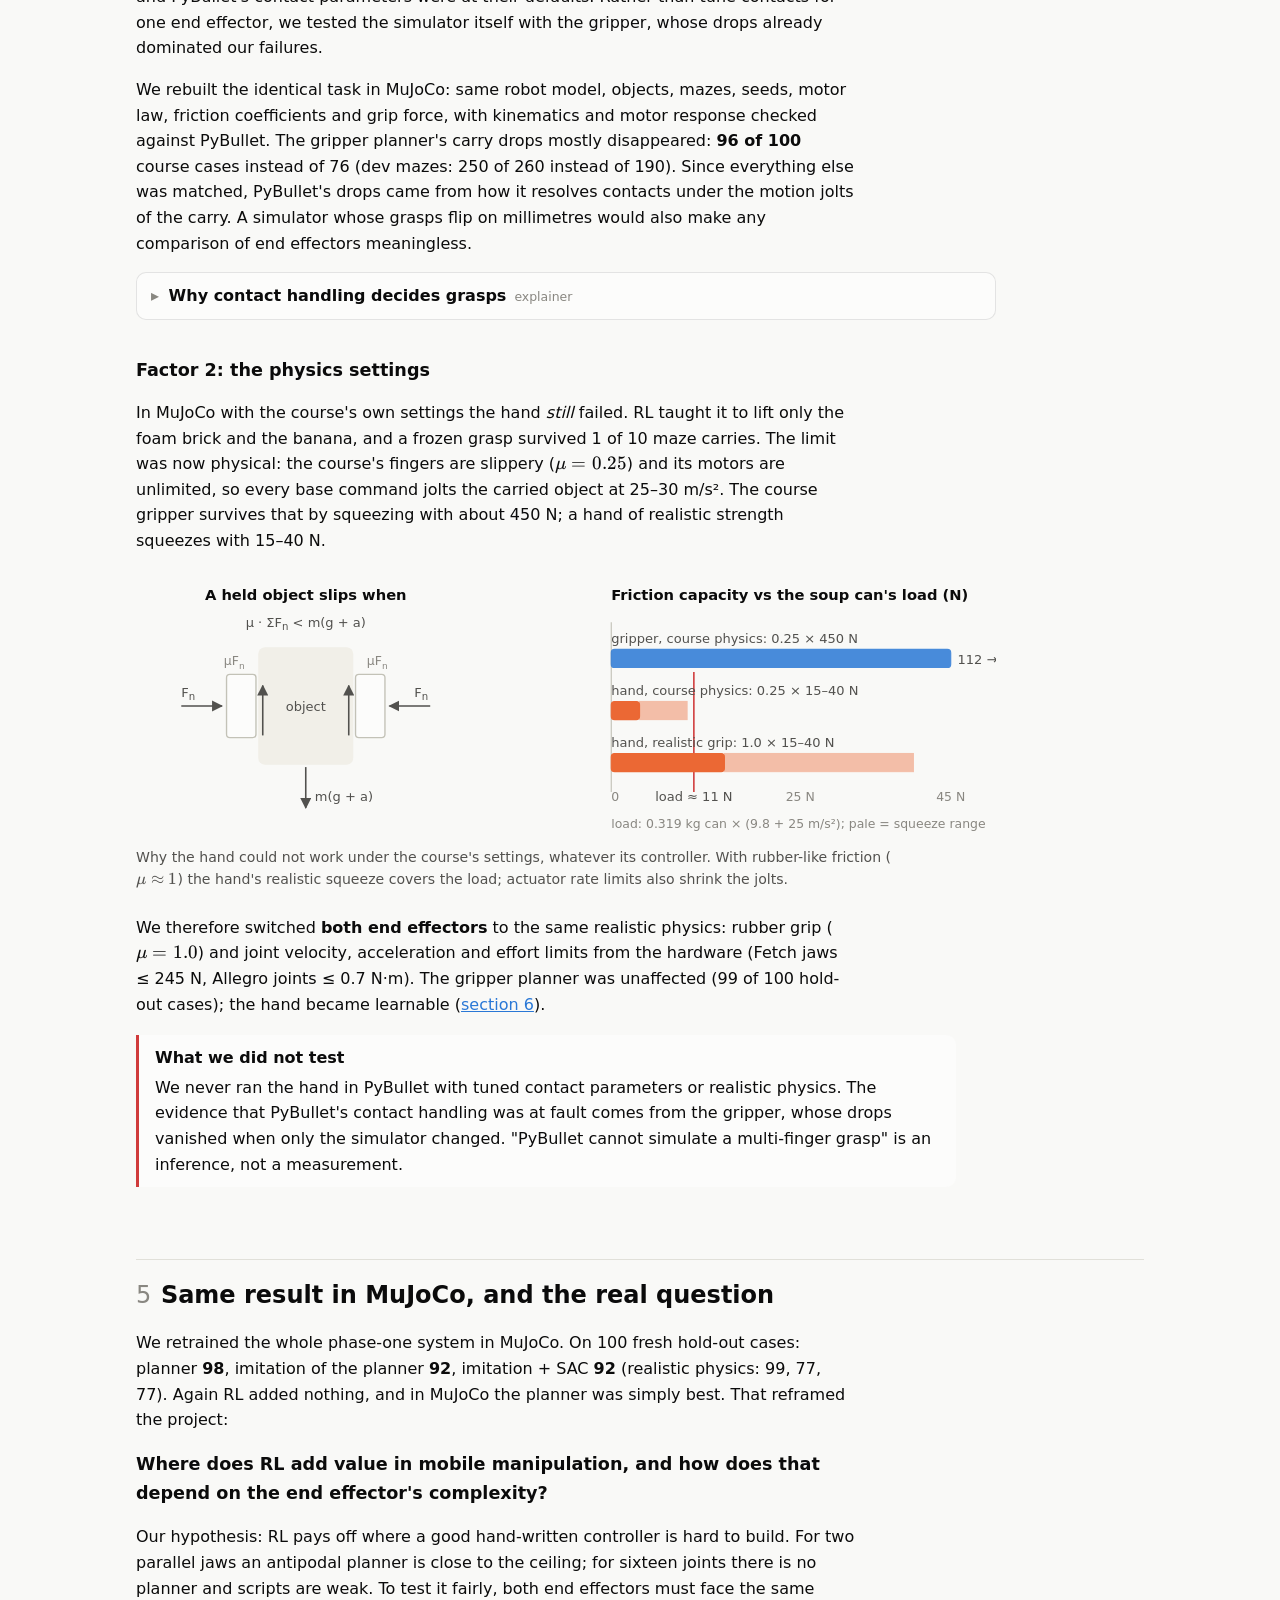
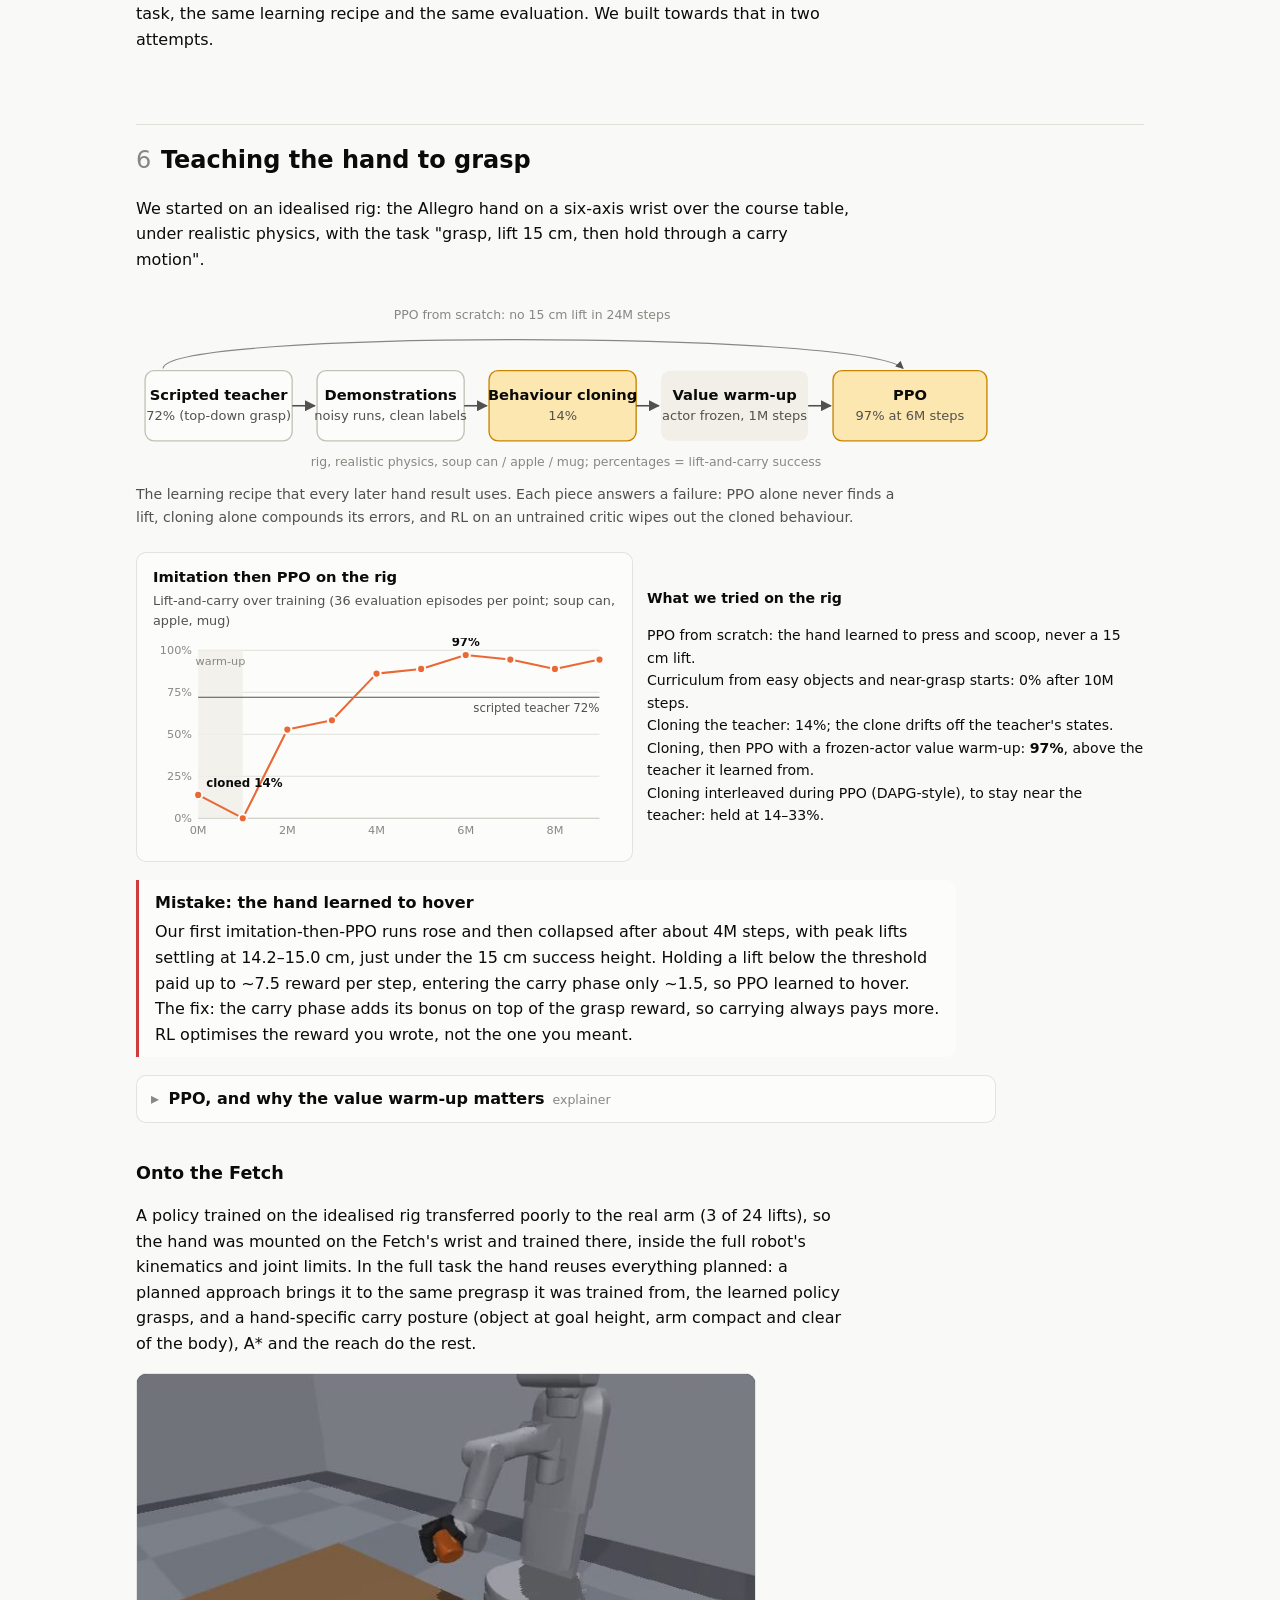
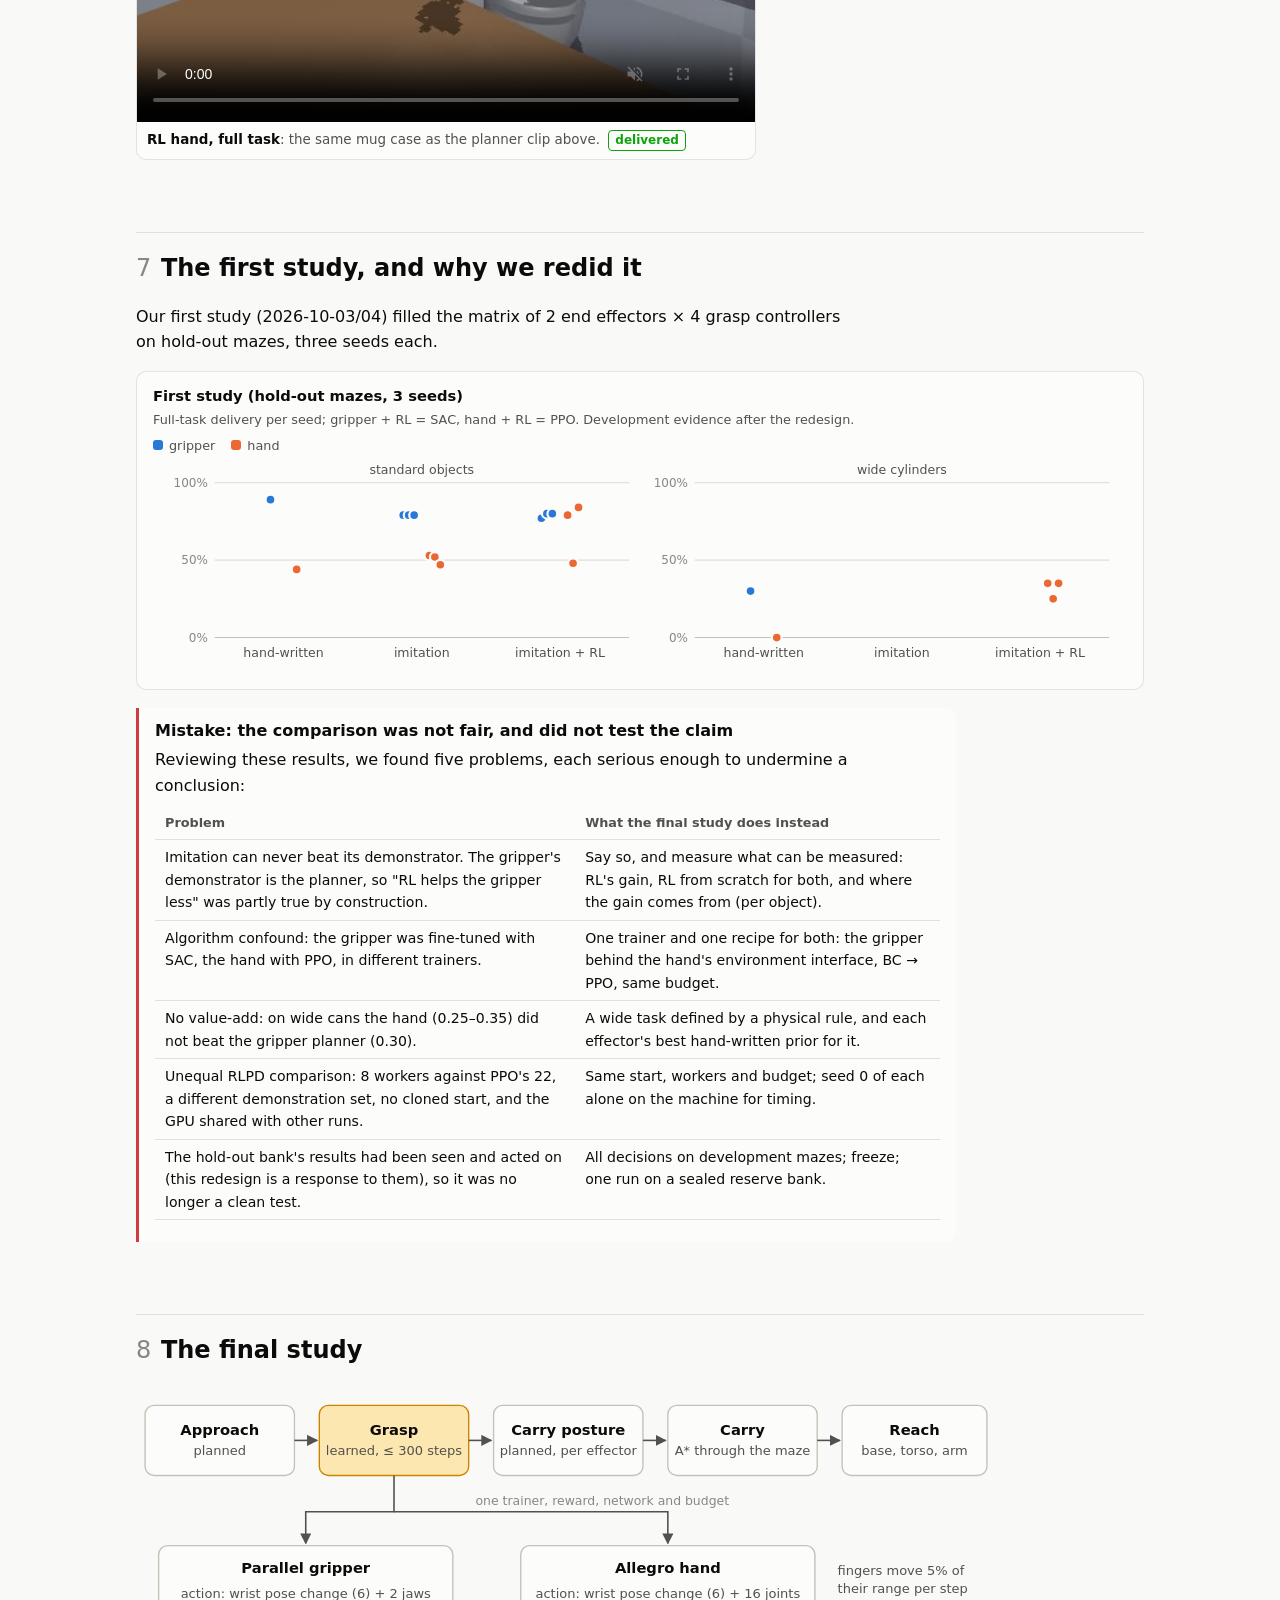
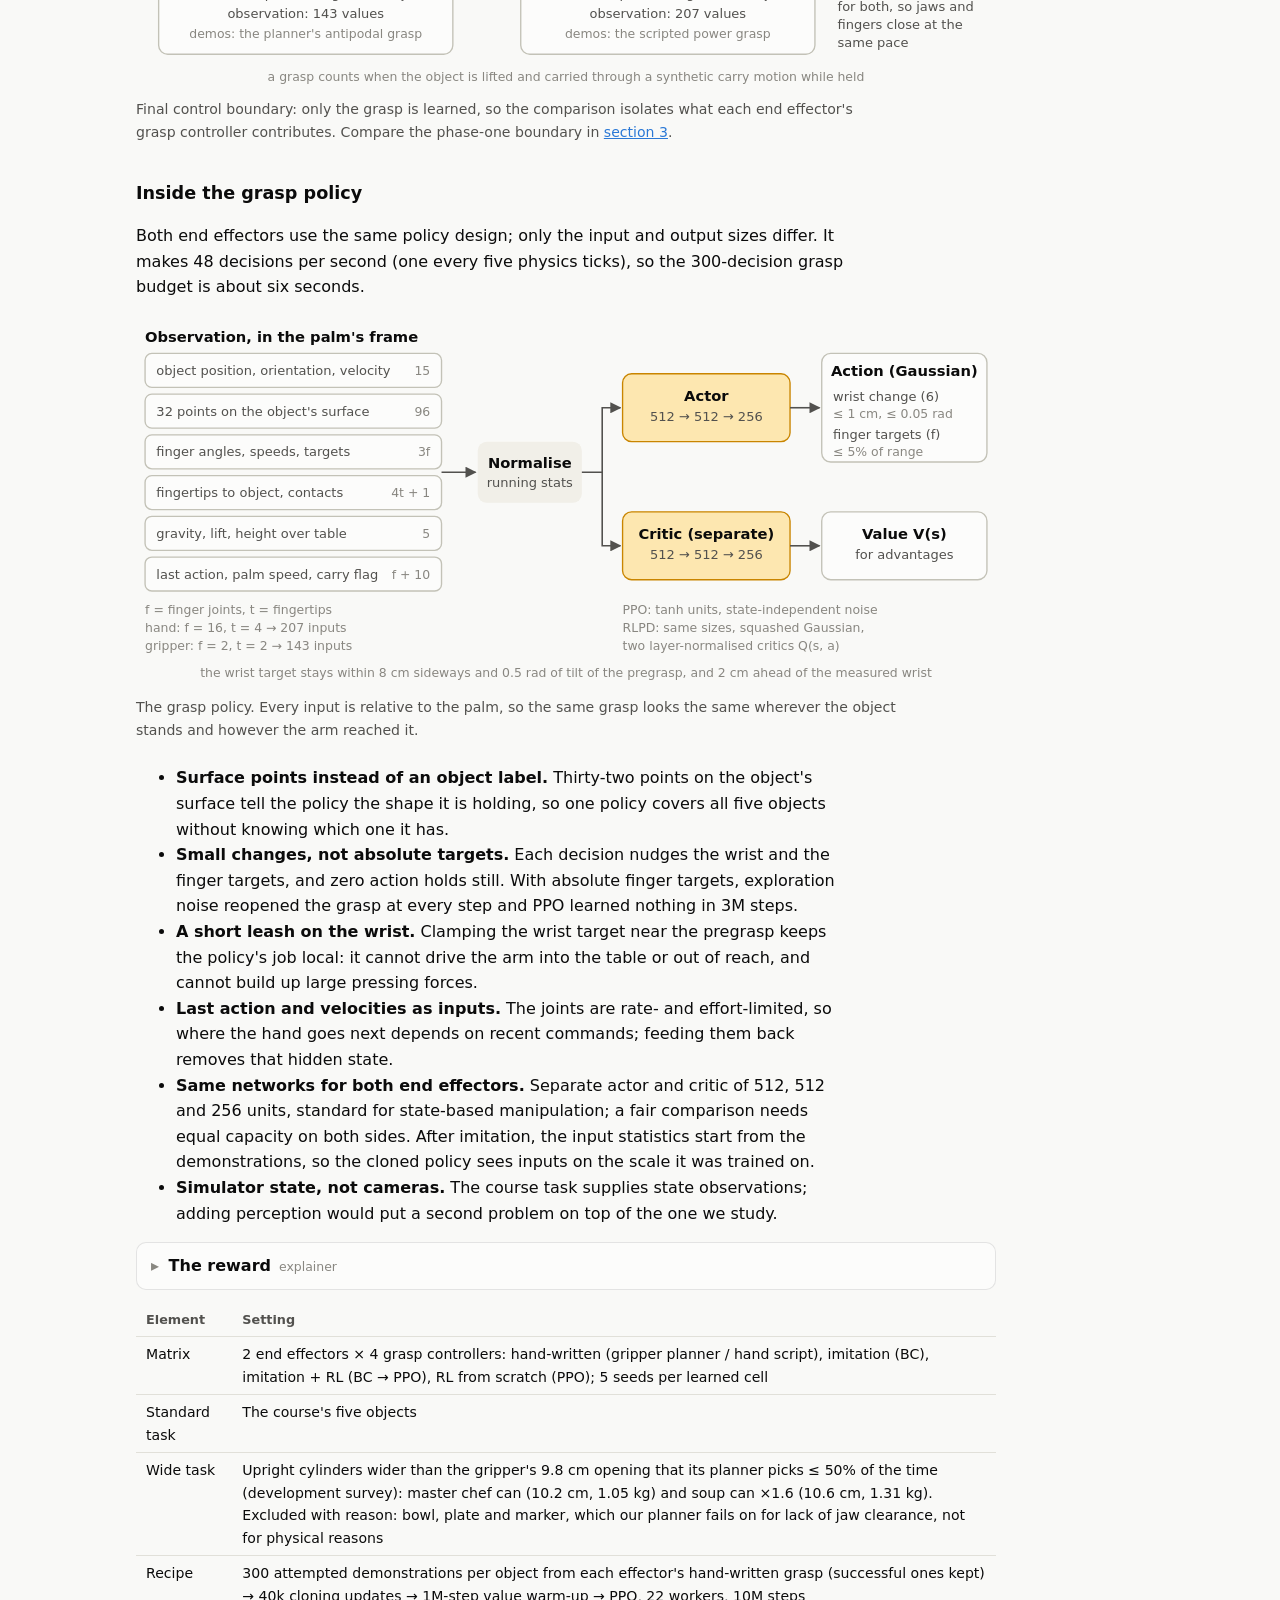
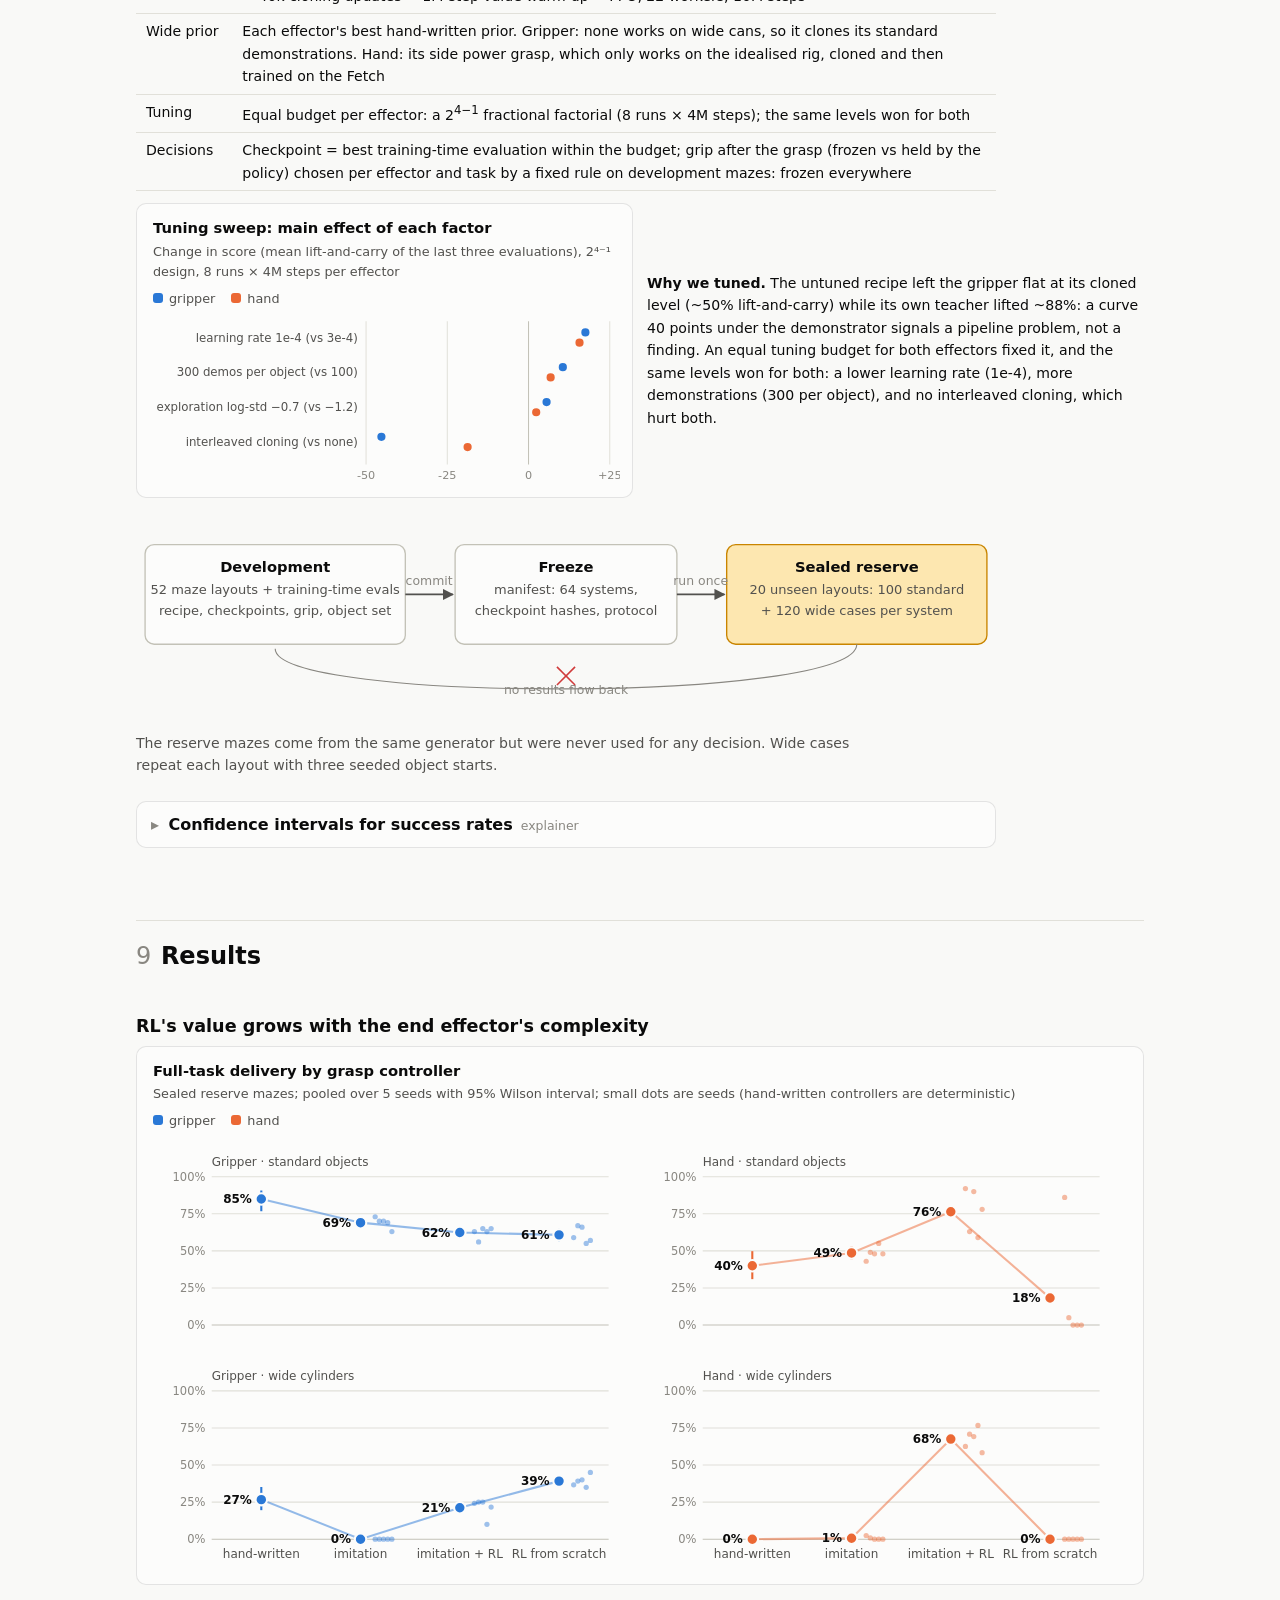
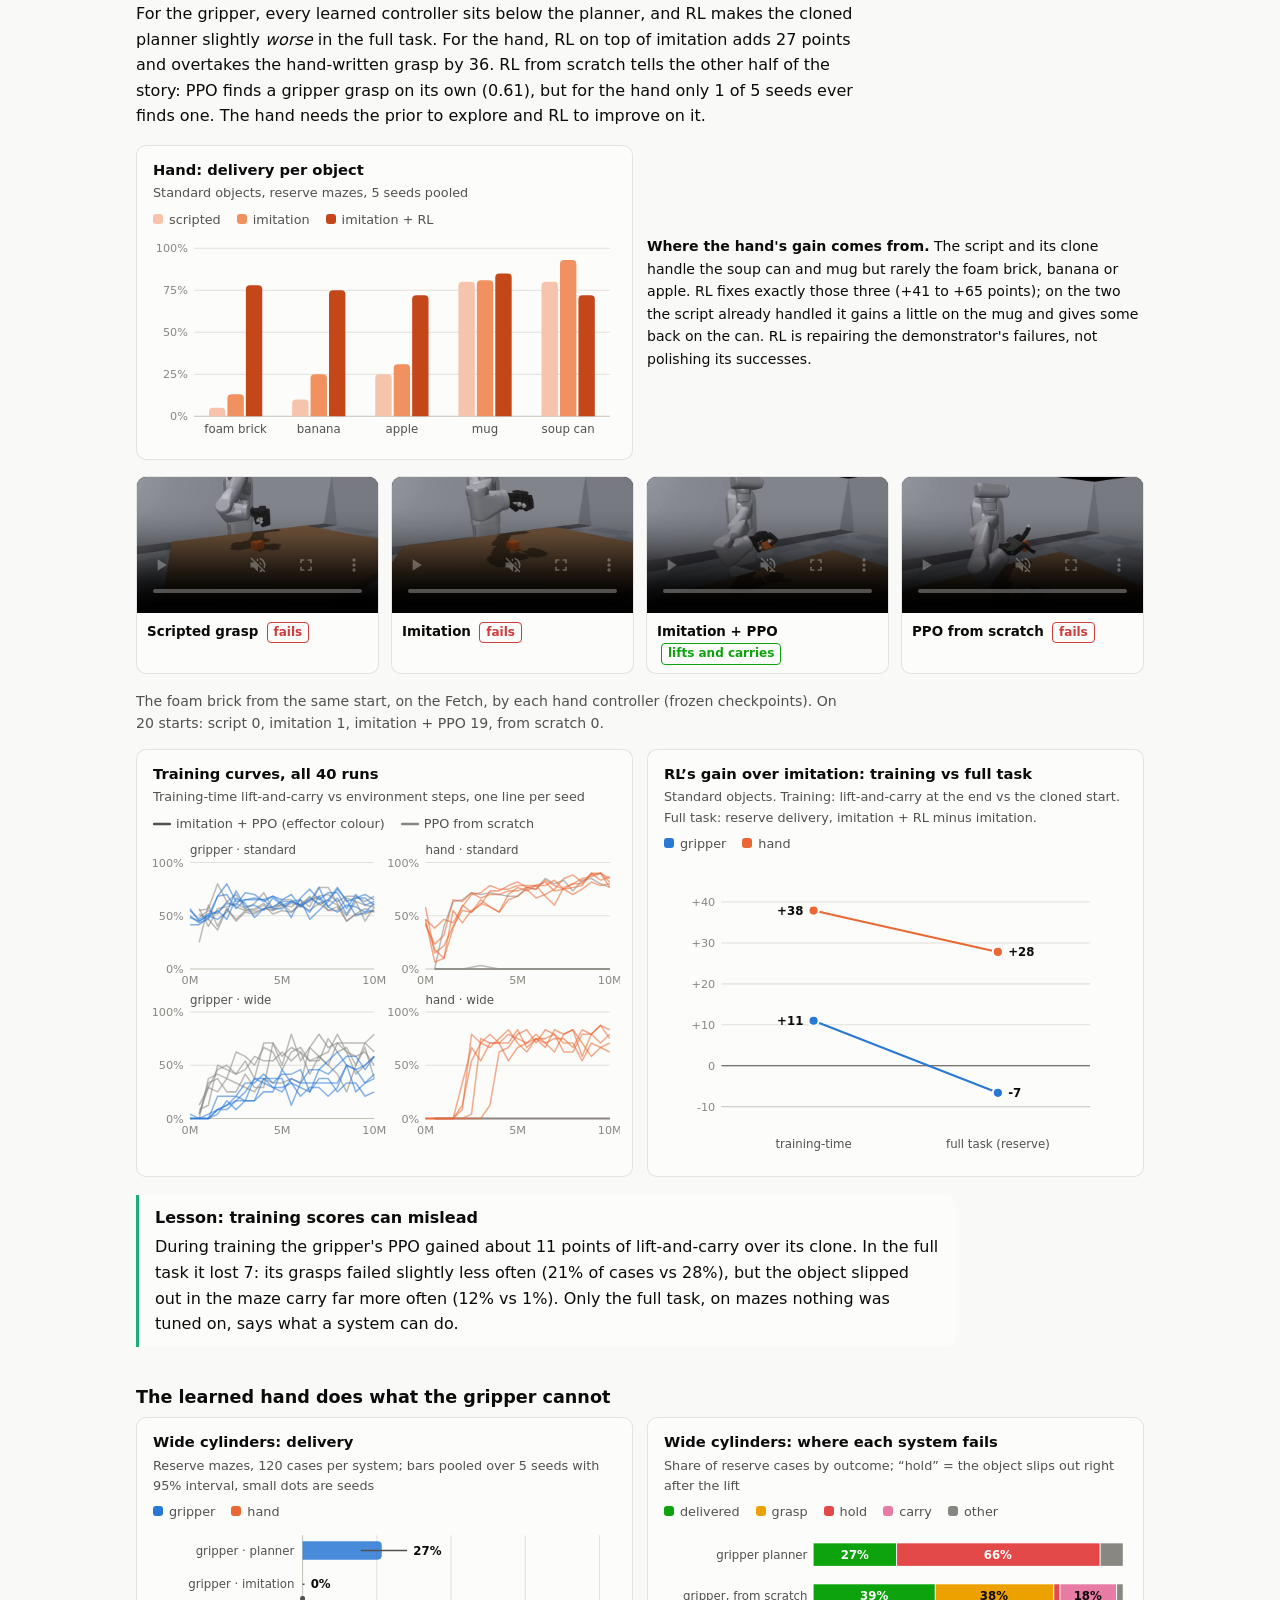
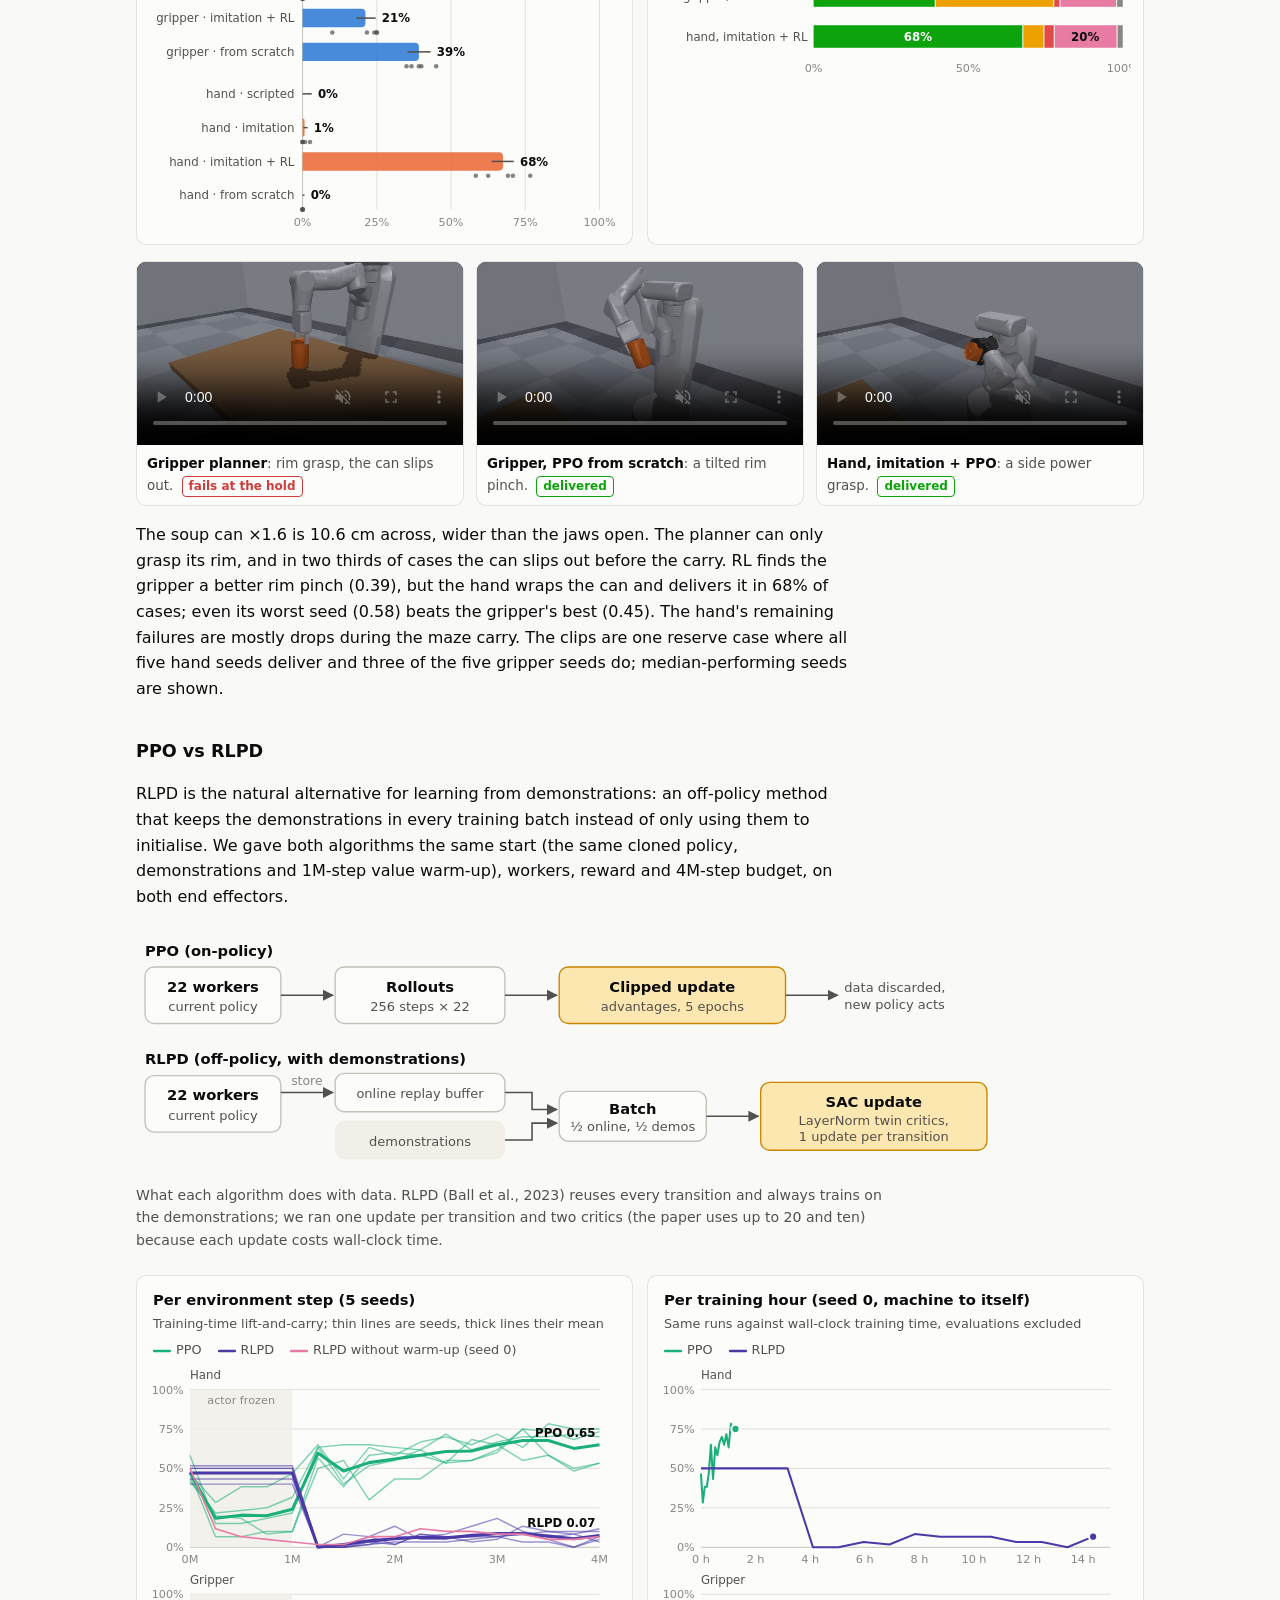
==== commit 11b264fd: "Site: the PyBullet still-hold test (hand grasps fail without motion, 3.1 vs 1.5 mm penetration) and " ====
--- a/site/index.html
+++ b/site/index.html
@@ -215,6 +215,21 @@
 we changed both.</p>
 <h3>Factor 1: the contact simulation</h3>
 <div class="prose">
+<p>First we checked whether the carry's jolts were to blame. They were not: with the lifted object held completely still,
+the hand's grasp still failed, and its fingers sat twice as deep inside the object.</p>
+</div>
+<table class="t" style="max-width:620px">
+<tr><th>Still hold, 2,000 commands (PyBullet)</th><th>Gripper</th><th>Allegro hand</th></tr>
+<tr><td>Holds that failed</td><td class="n">1 of 20</td><td class="n">4 of 19</td></tr>
+<tr><td>Median penetration into the object</td><td class="n">1.5 mm</td><td class="n">3.1 mm</td></tr>
+<tr><td>Object drift</td><td class="n">2.0 mm</td><td class="n">7.5 mm</td></tr>
+<tr><td>Object jitter</td><td class="n">0.42 mm/s</td><td class="n">1.20 mm/s</td></tr>
+</table>
+<div class="prose">
+<p>The contacts were unstable on their own, and part of that was our setup: the hand had inherited the course's control
+settings (finger targets deep inside the object, a 2,000,000 N force cap, no damping), so four fingers pushed against each
+other through the object, and PyBullet's contact parameters were at their defaults. Rather than tune contacts for one end
+effector, we tested the simulator itself with the gripper, whose drops already dominated our failures.</p>
 <p>We rebuilt the identical task in MuJoCo: same robot model, objects, mazes, seeds, motor law, friction coefficients
 and grip force, with kinematics and motor response checked against PyBullet. The gripper planner's carry drops mostly disappeared: <strong>96 of 100</strong>
 course cases instead of 76 (dev mazes: 250 of 260 instead of 190). Since everything else was matched, PyBullet's drops came
@@ -270,7 +285,7 @@
 gripper planner was unaffected (99 of 100 hold-out cases); the hand became learnable (<a href="#hand">section 6</a>).</p>
 </div>
 <div class="callout"><div class="h">What we did not test</div>
-We never ran the hand in PyBullet with realistic physics. The evidence that PyBullet's contact handling was at fault comes
+We never ran the hand in PyBullet with tuned contact parameters or realistic physics. The evidence that PyBullet's contact handling was at fault comes
 from the gripper, whose drops vanished when only the simulator changed. "PyBullet cannot simulate a multi-finger grasp" is an
 inference, not a measurement.</div>
 
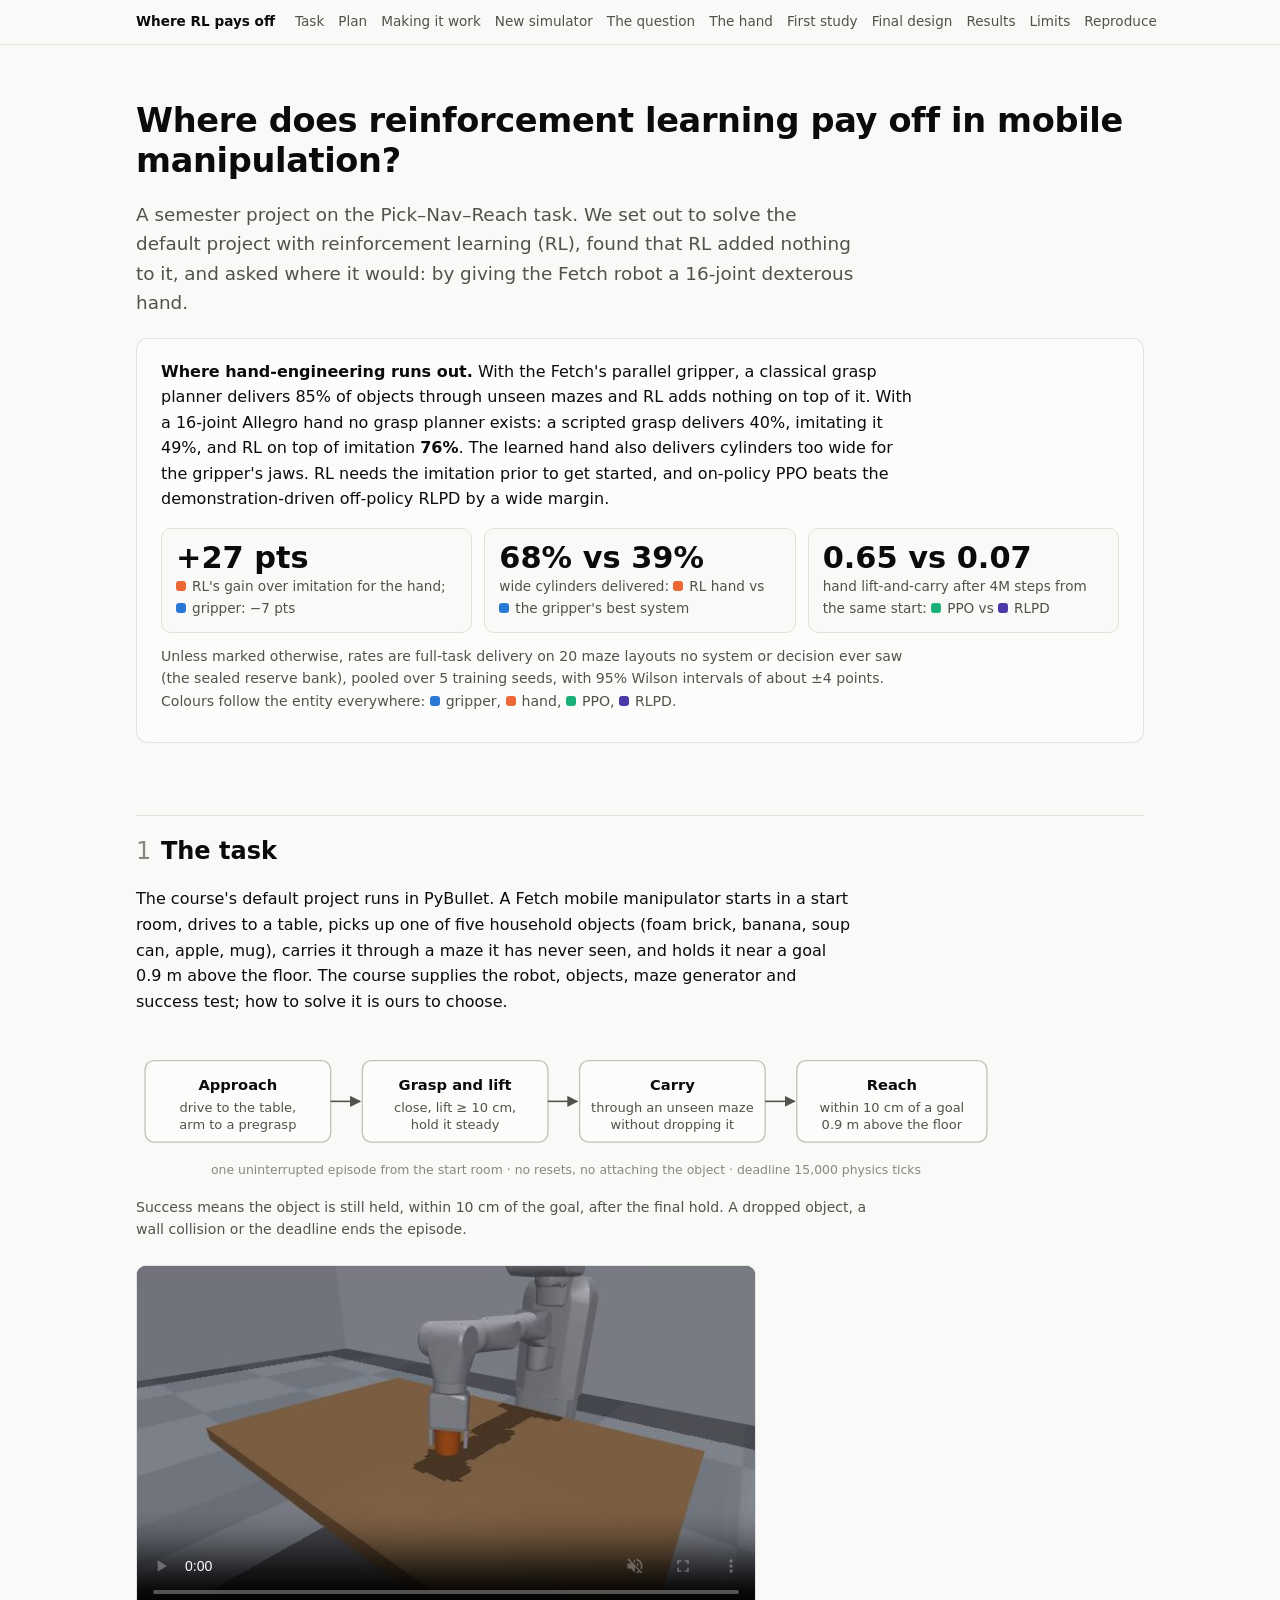
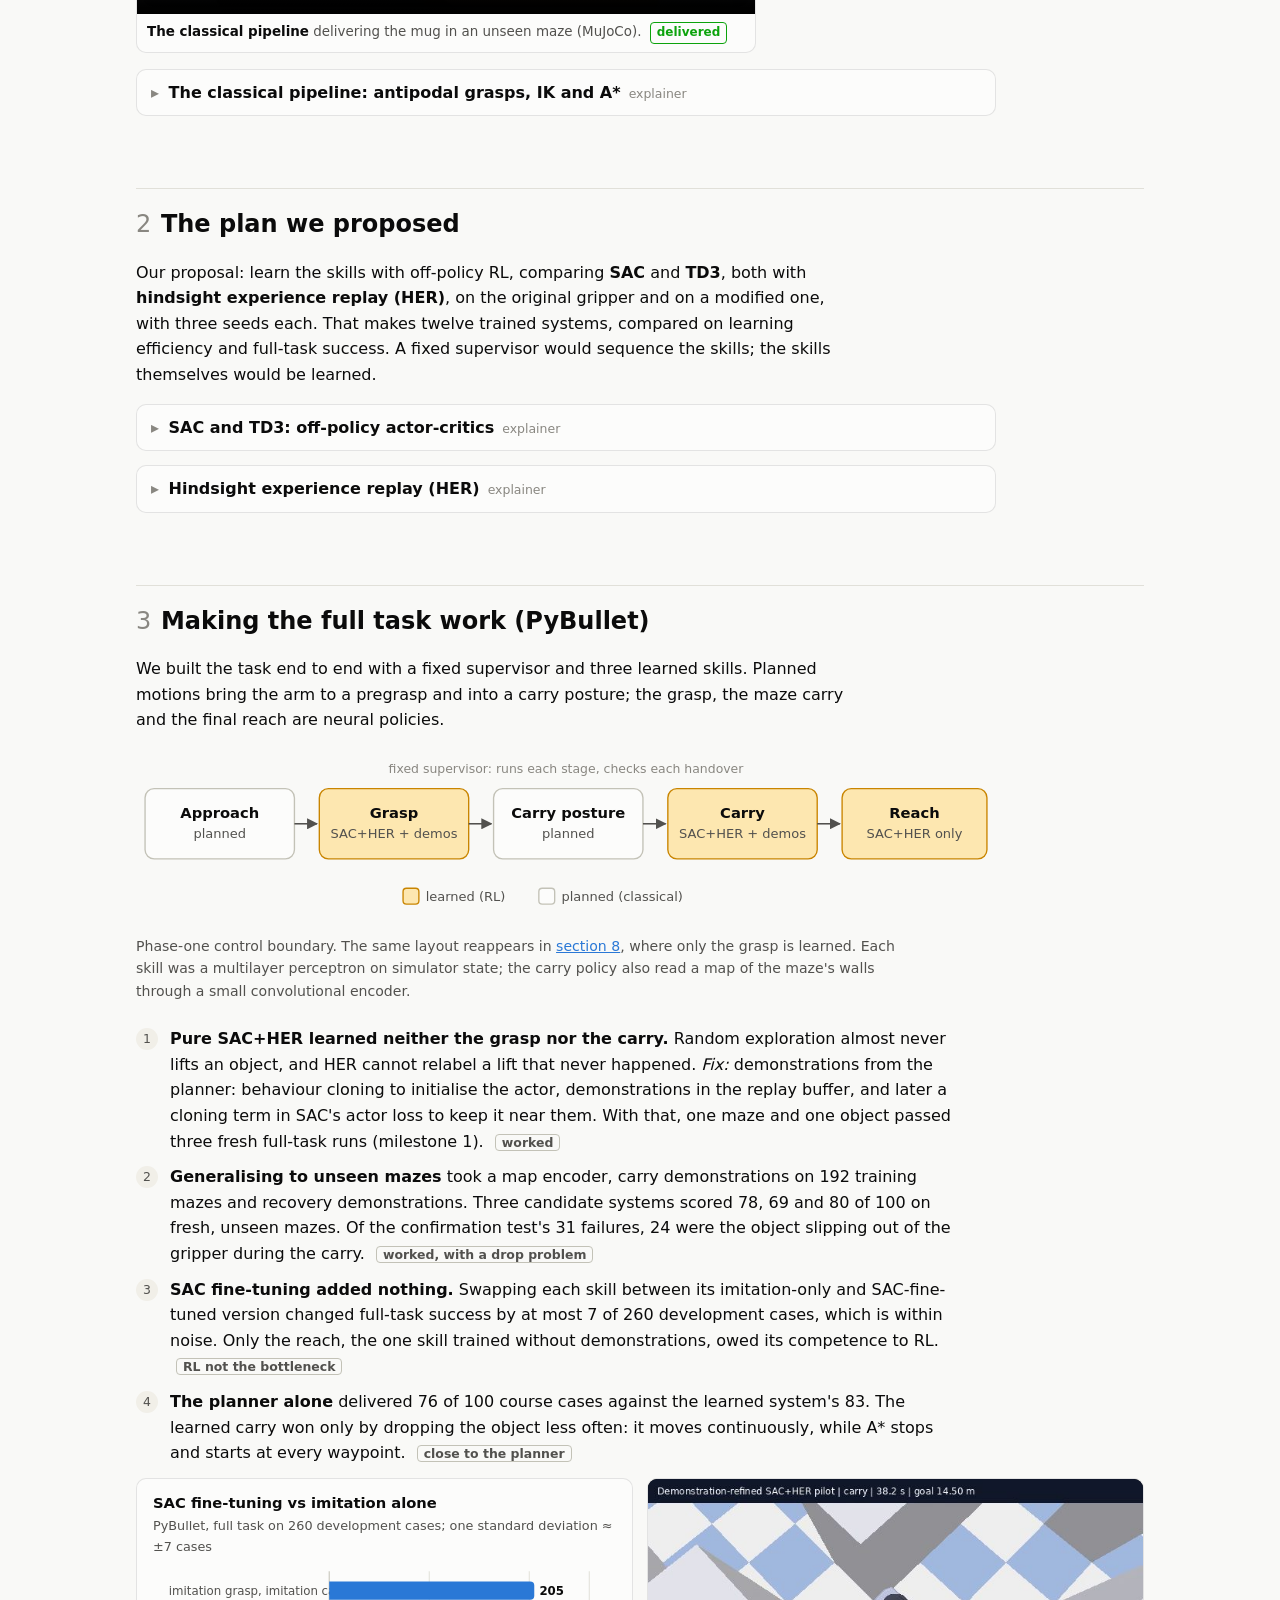
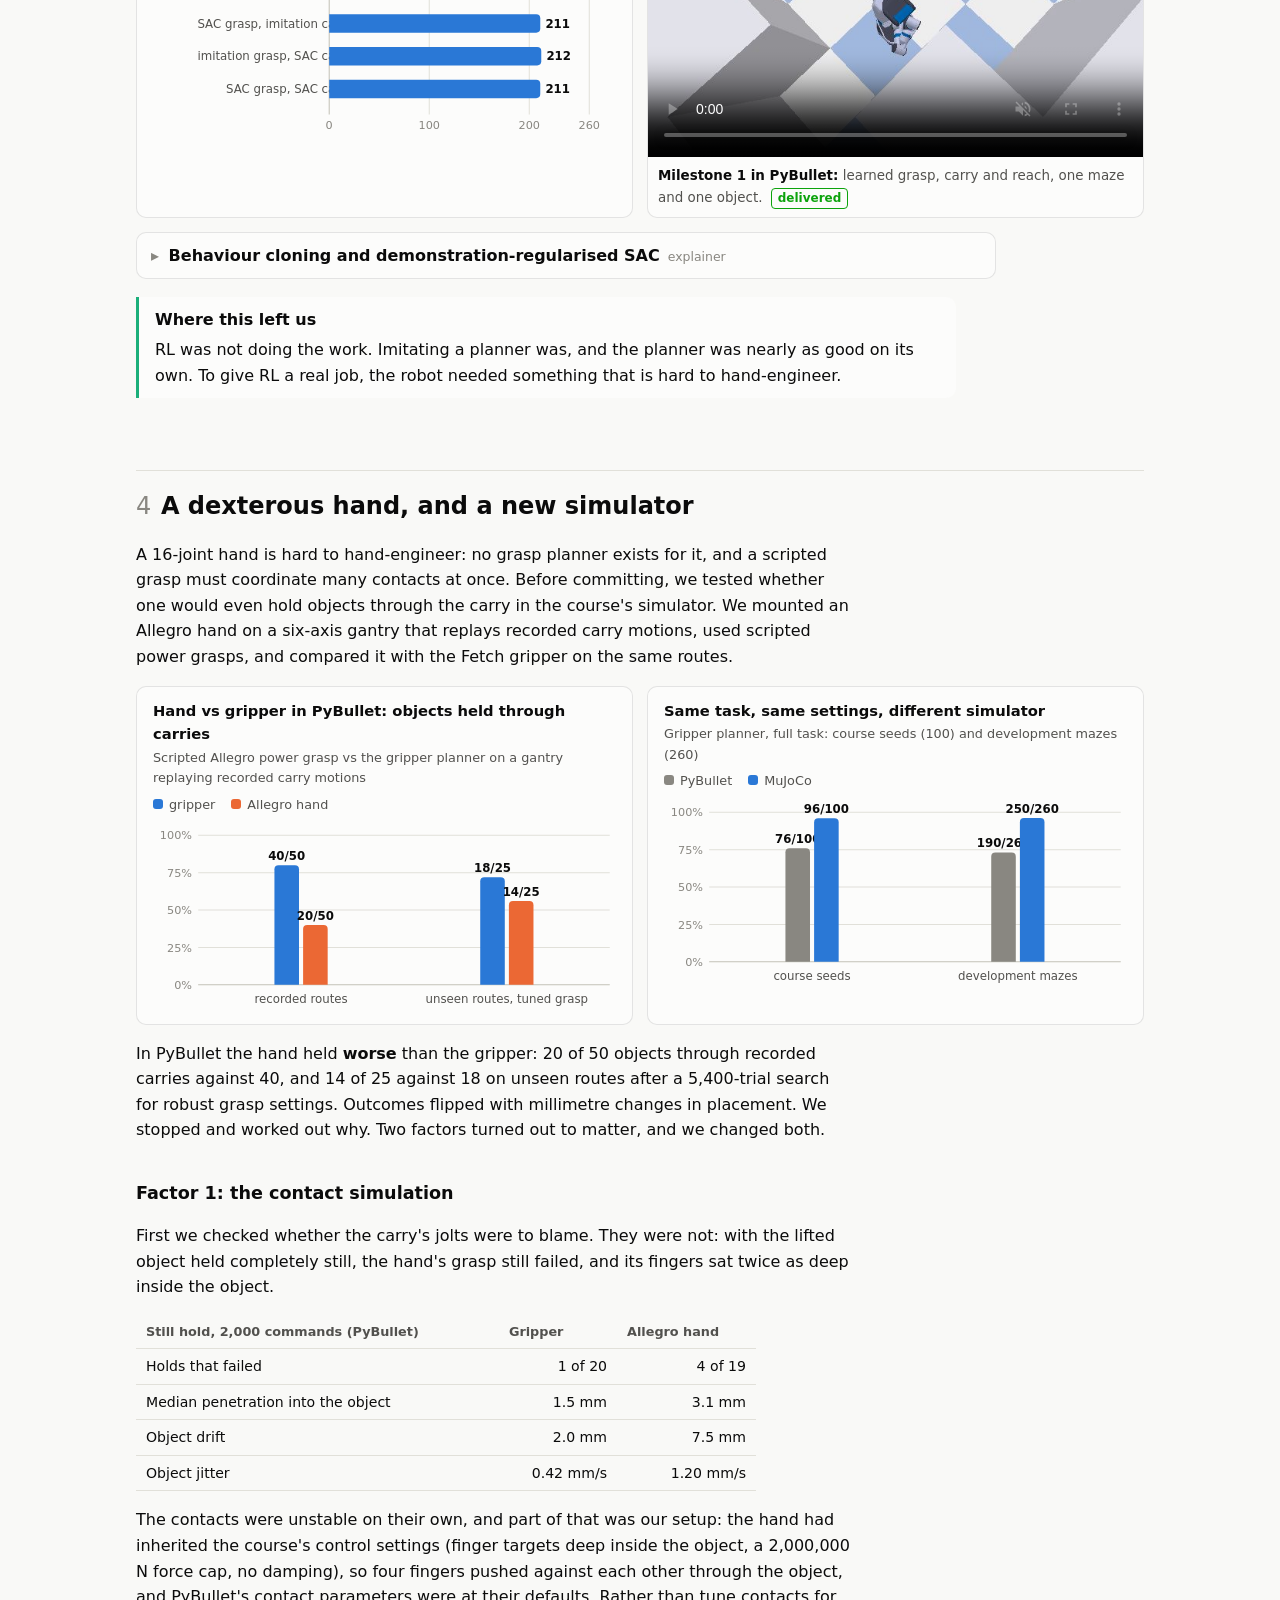
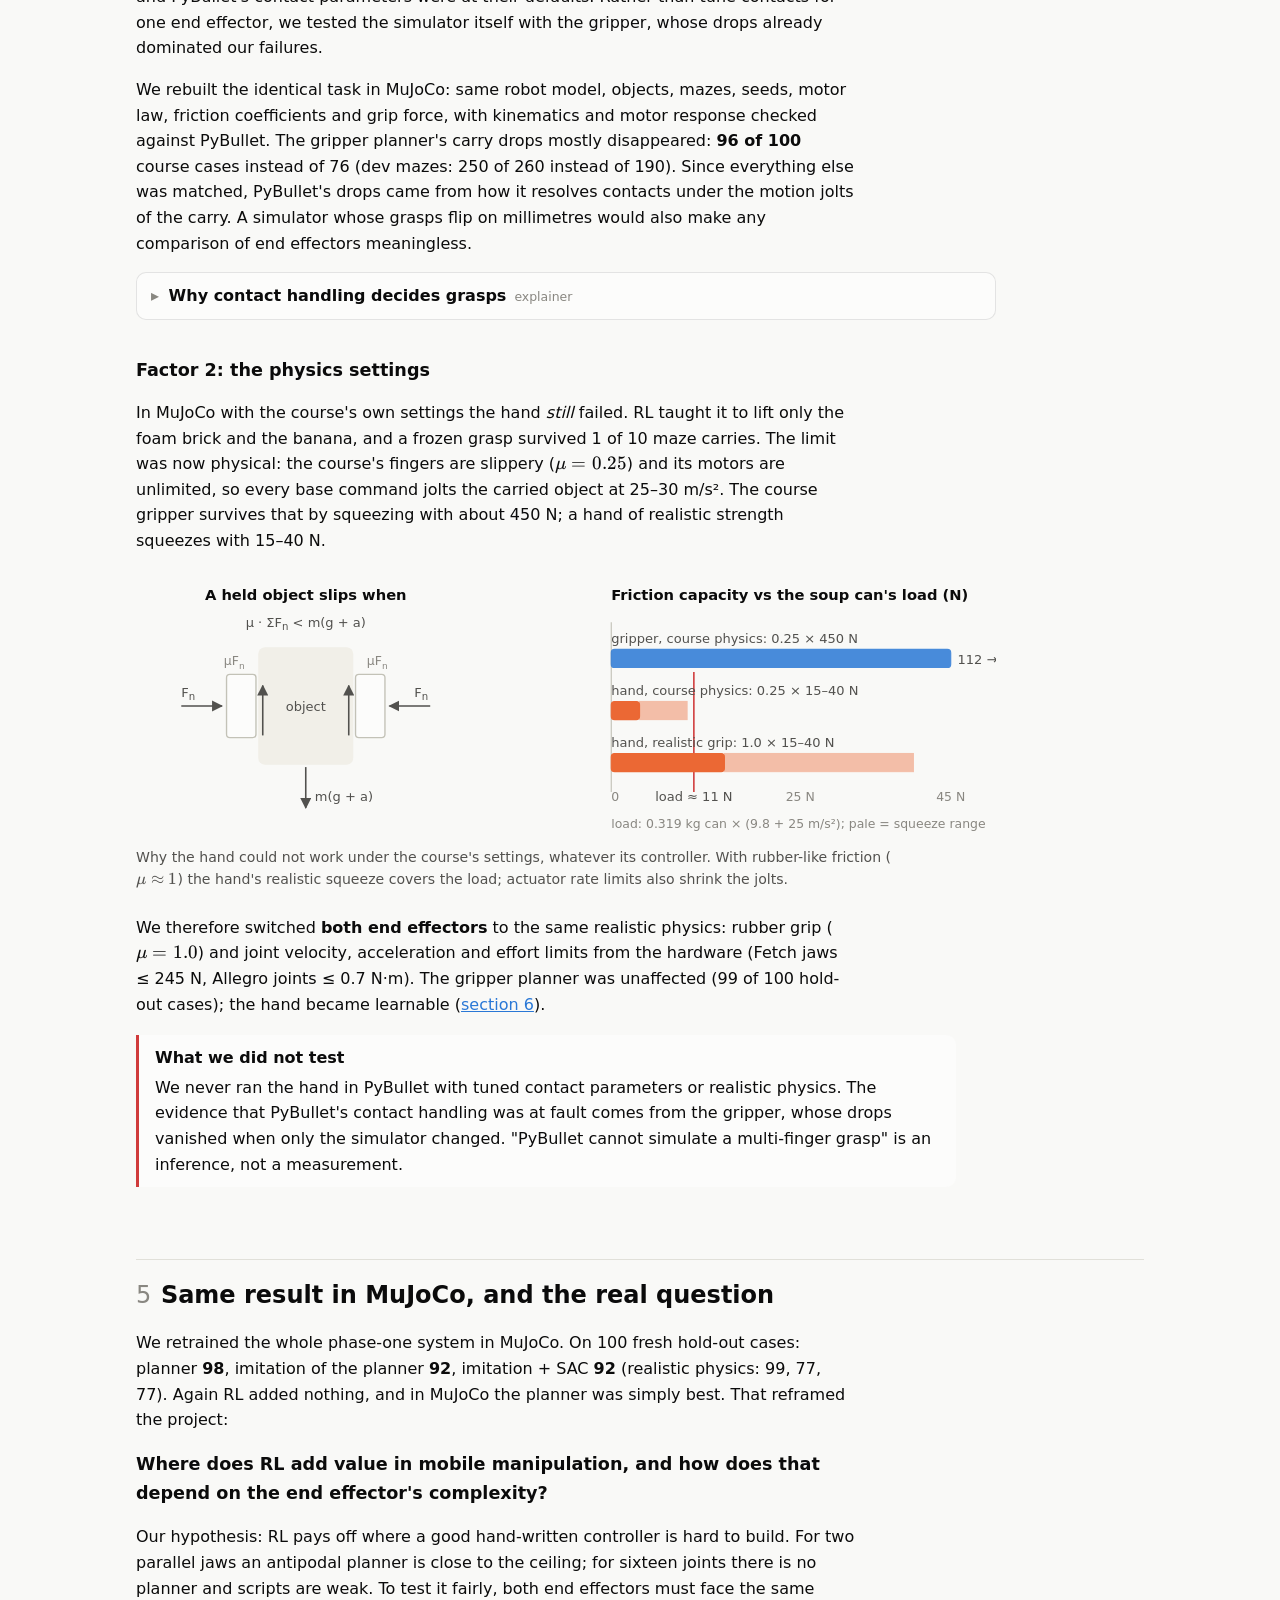
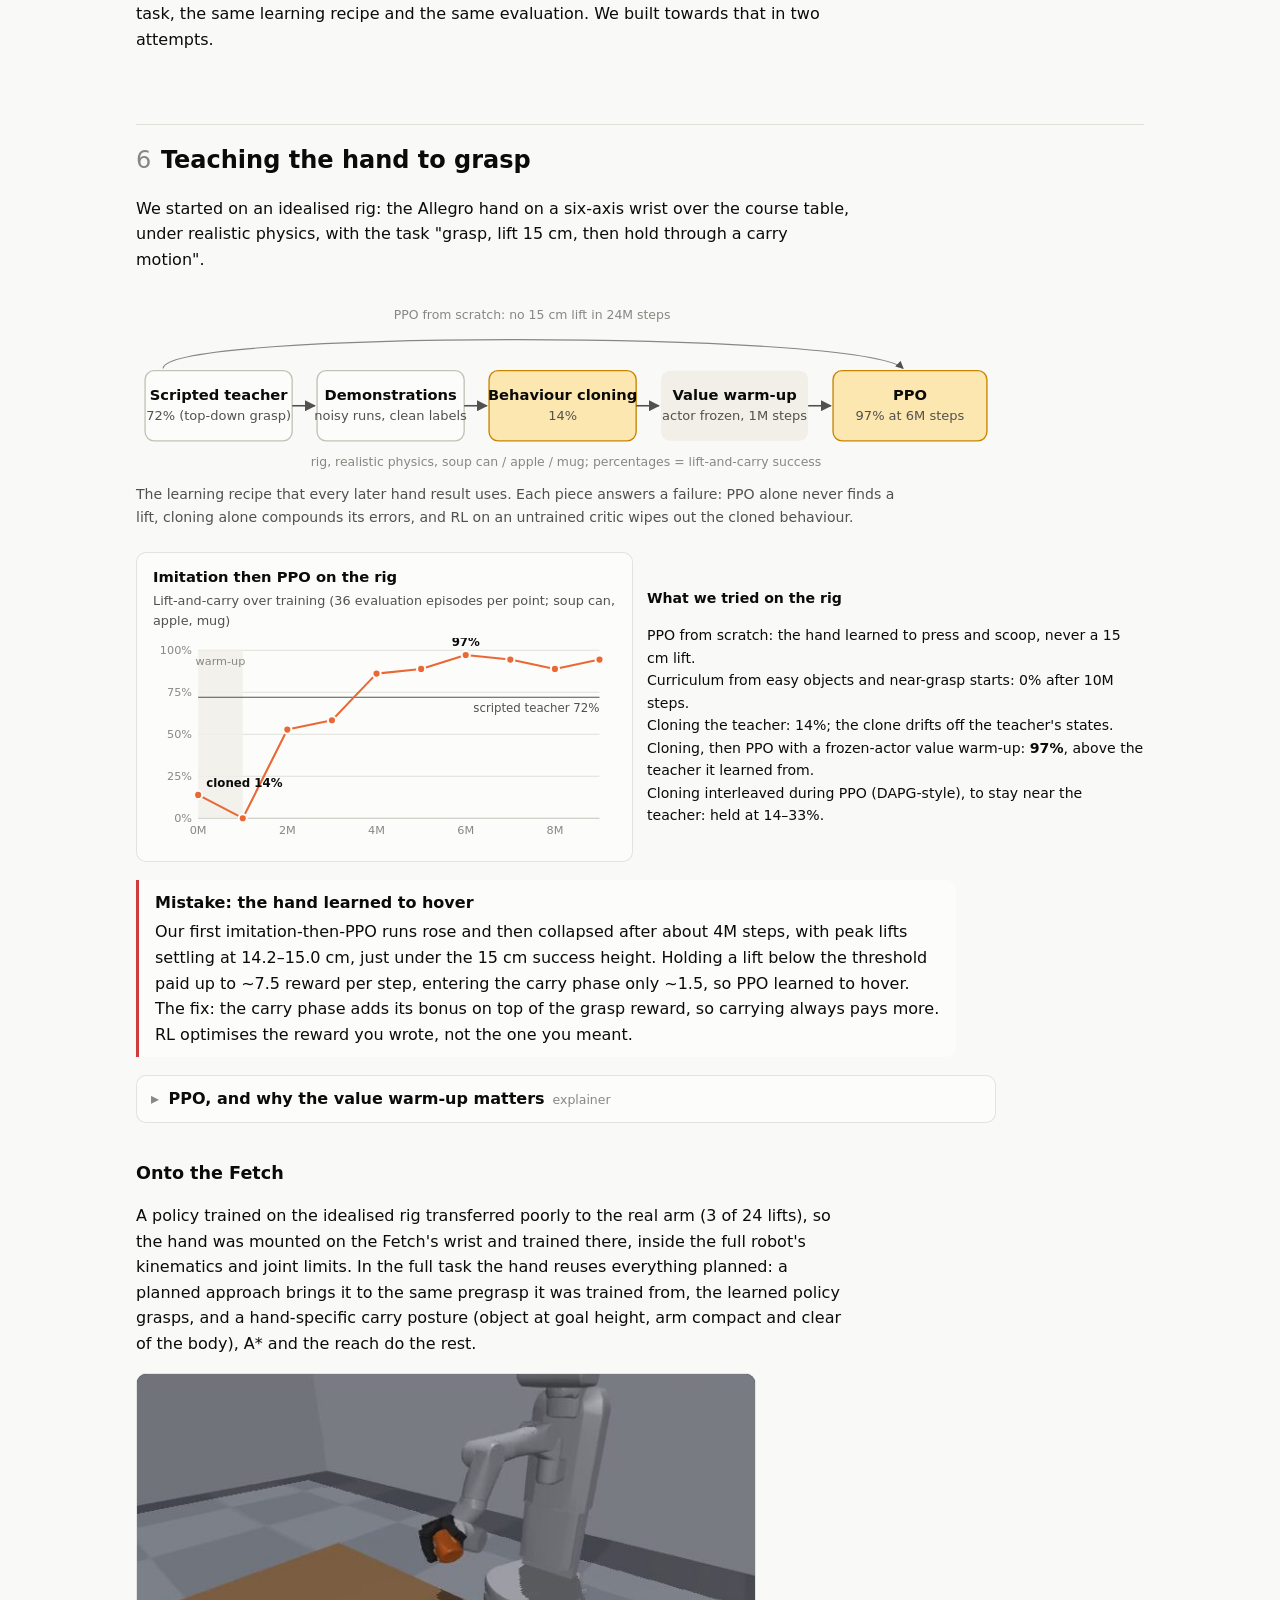
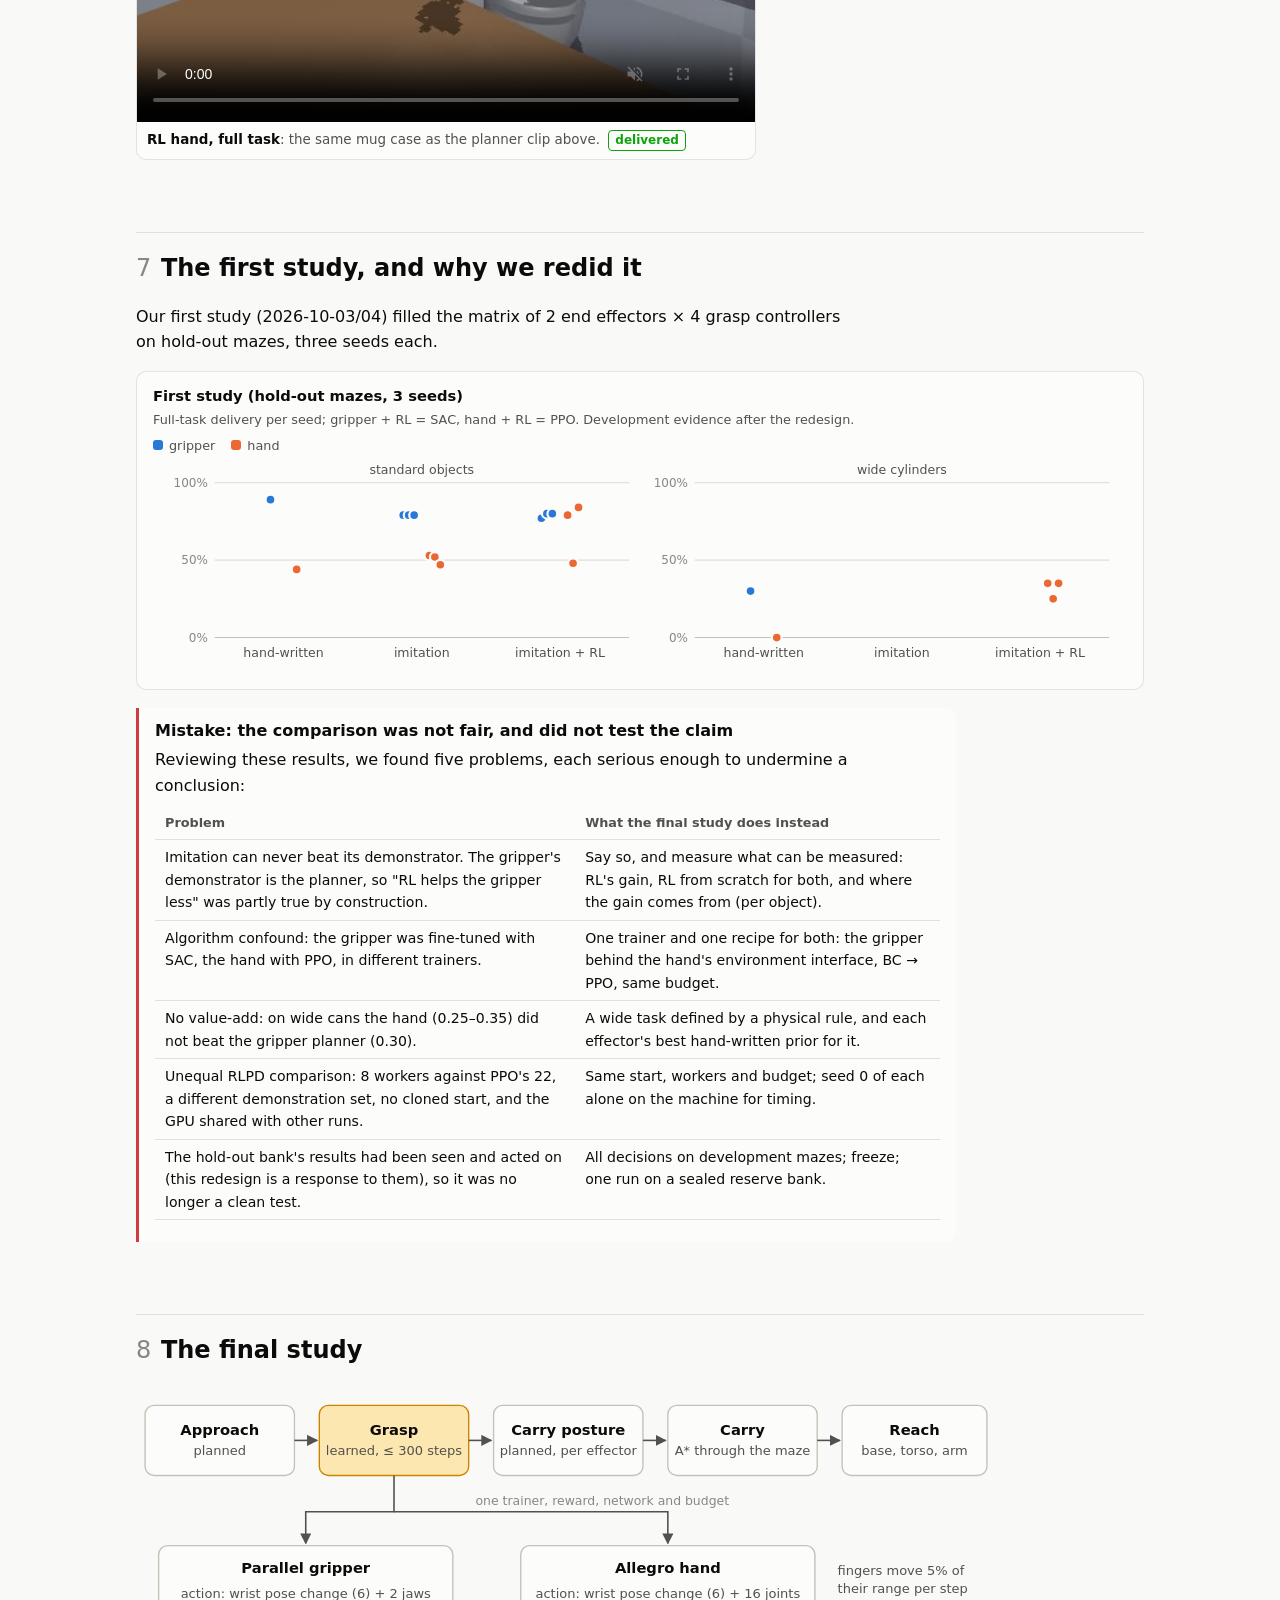
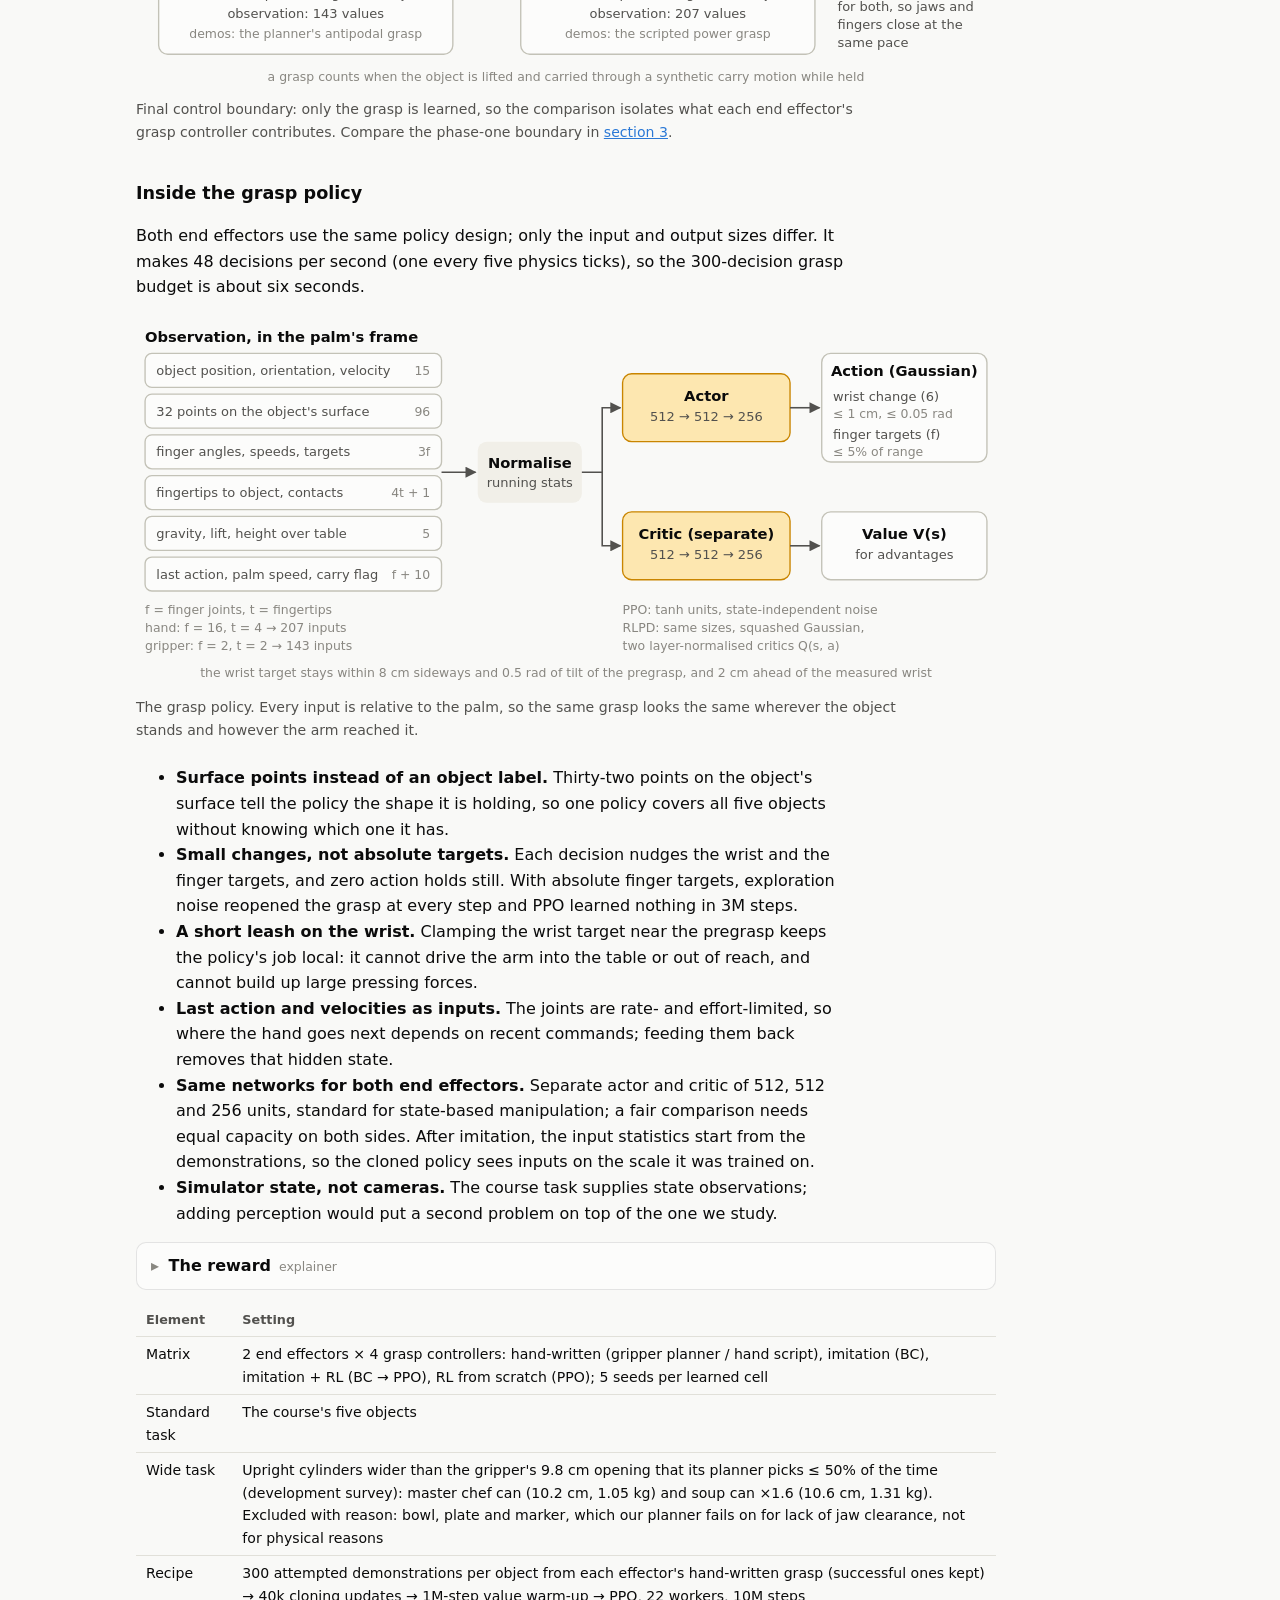
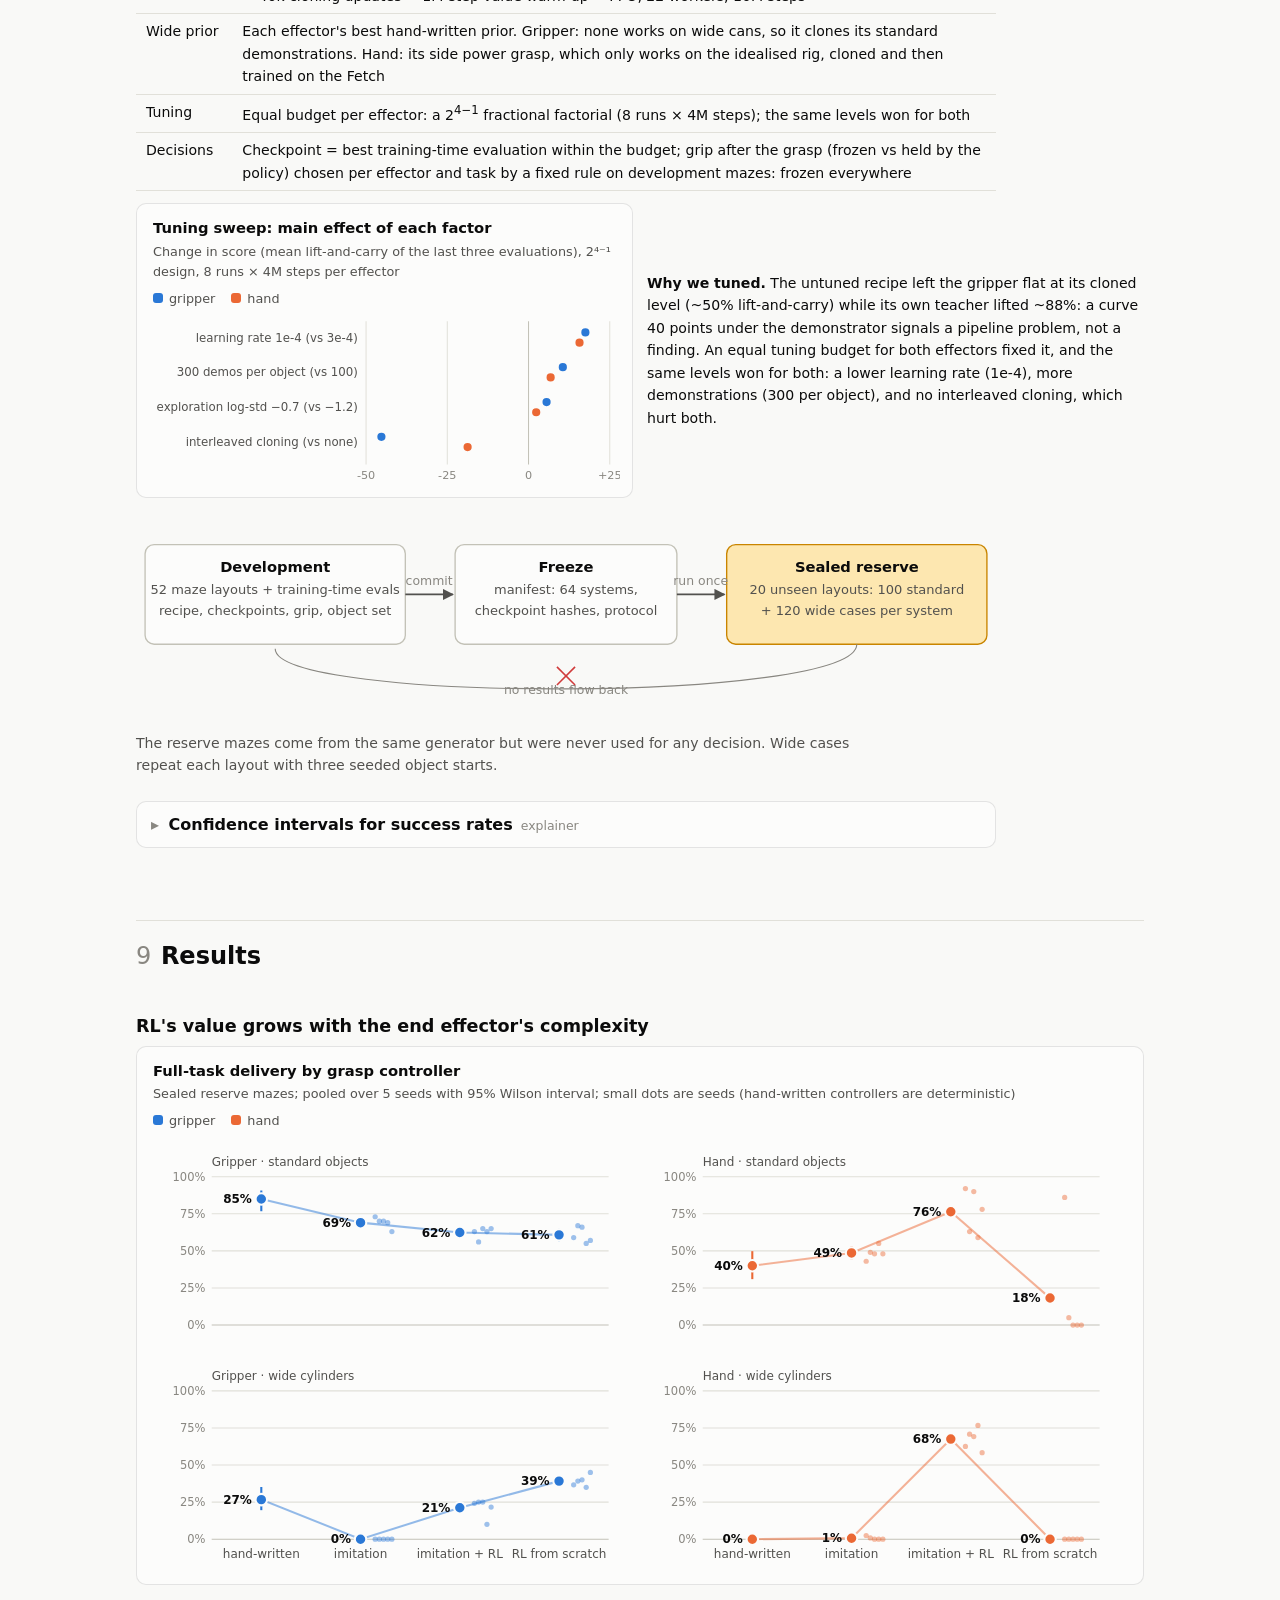
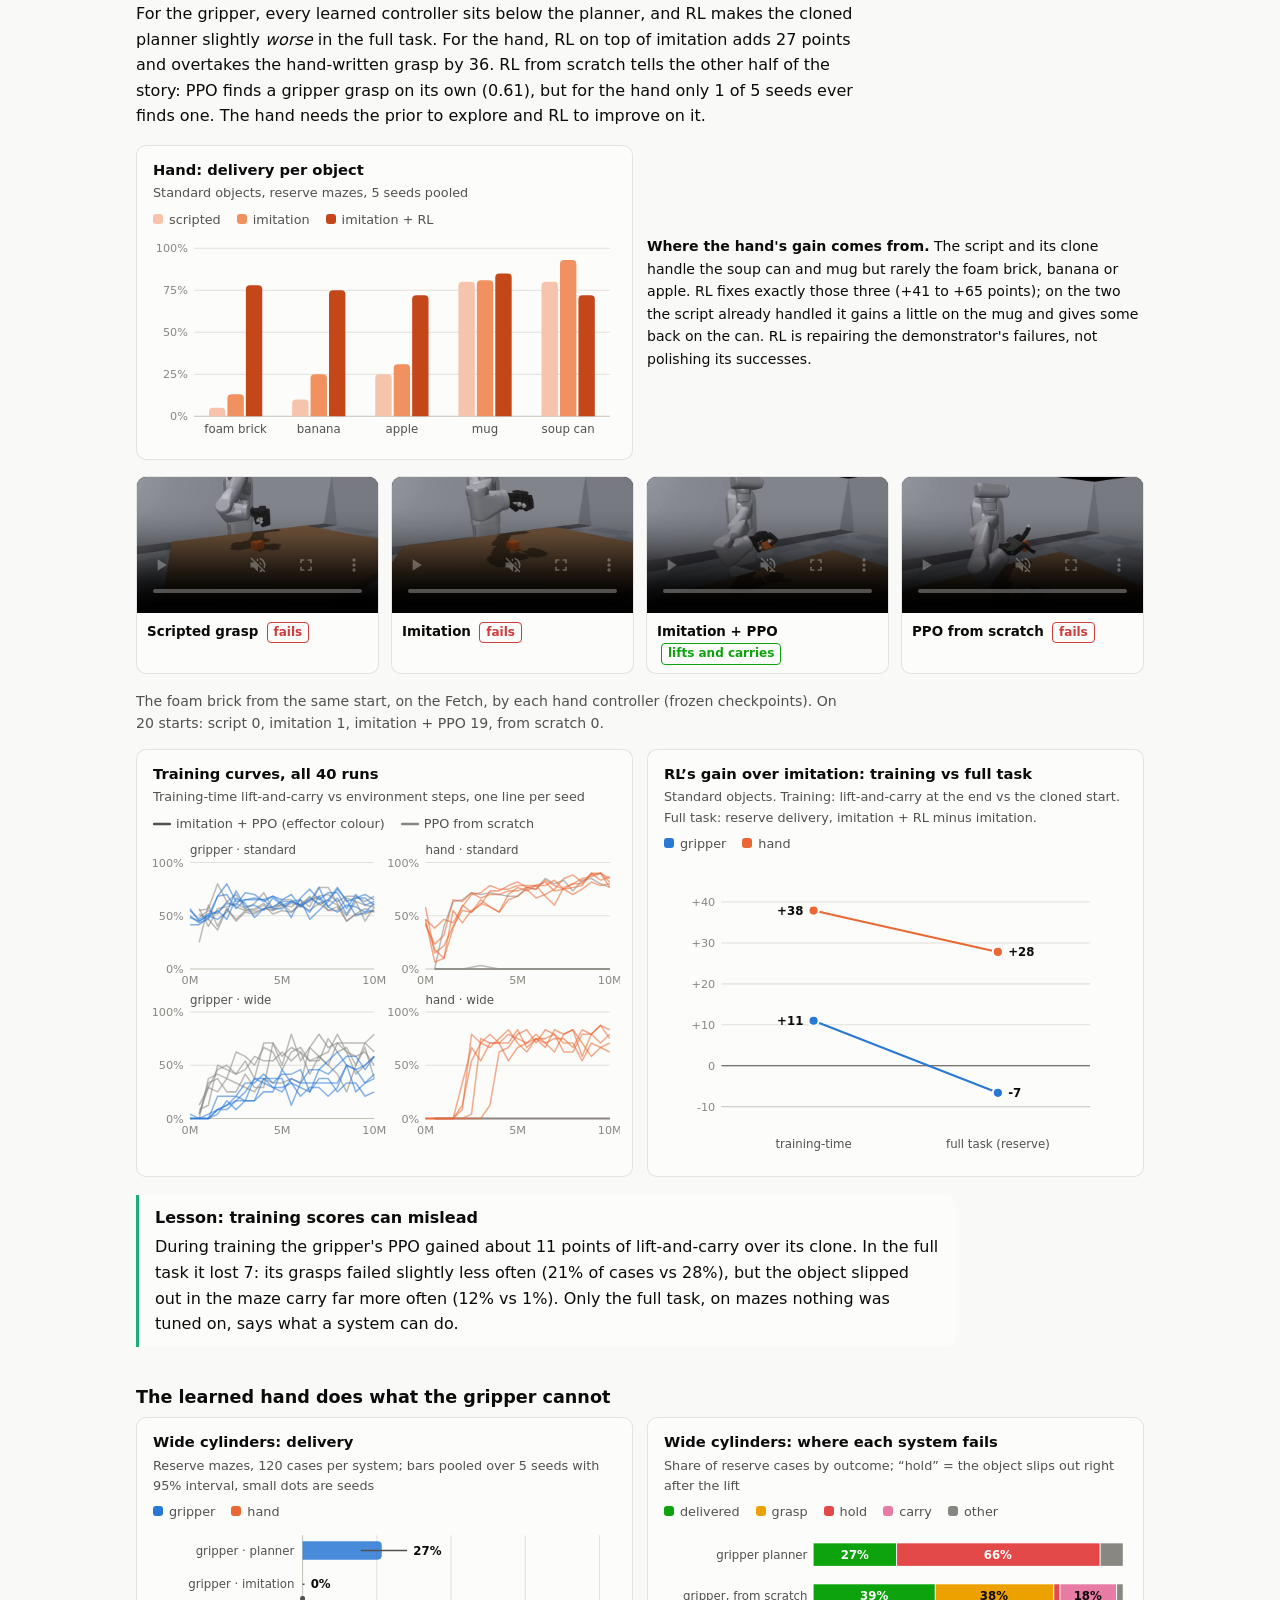
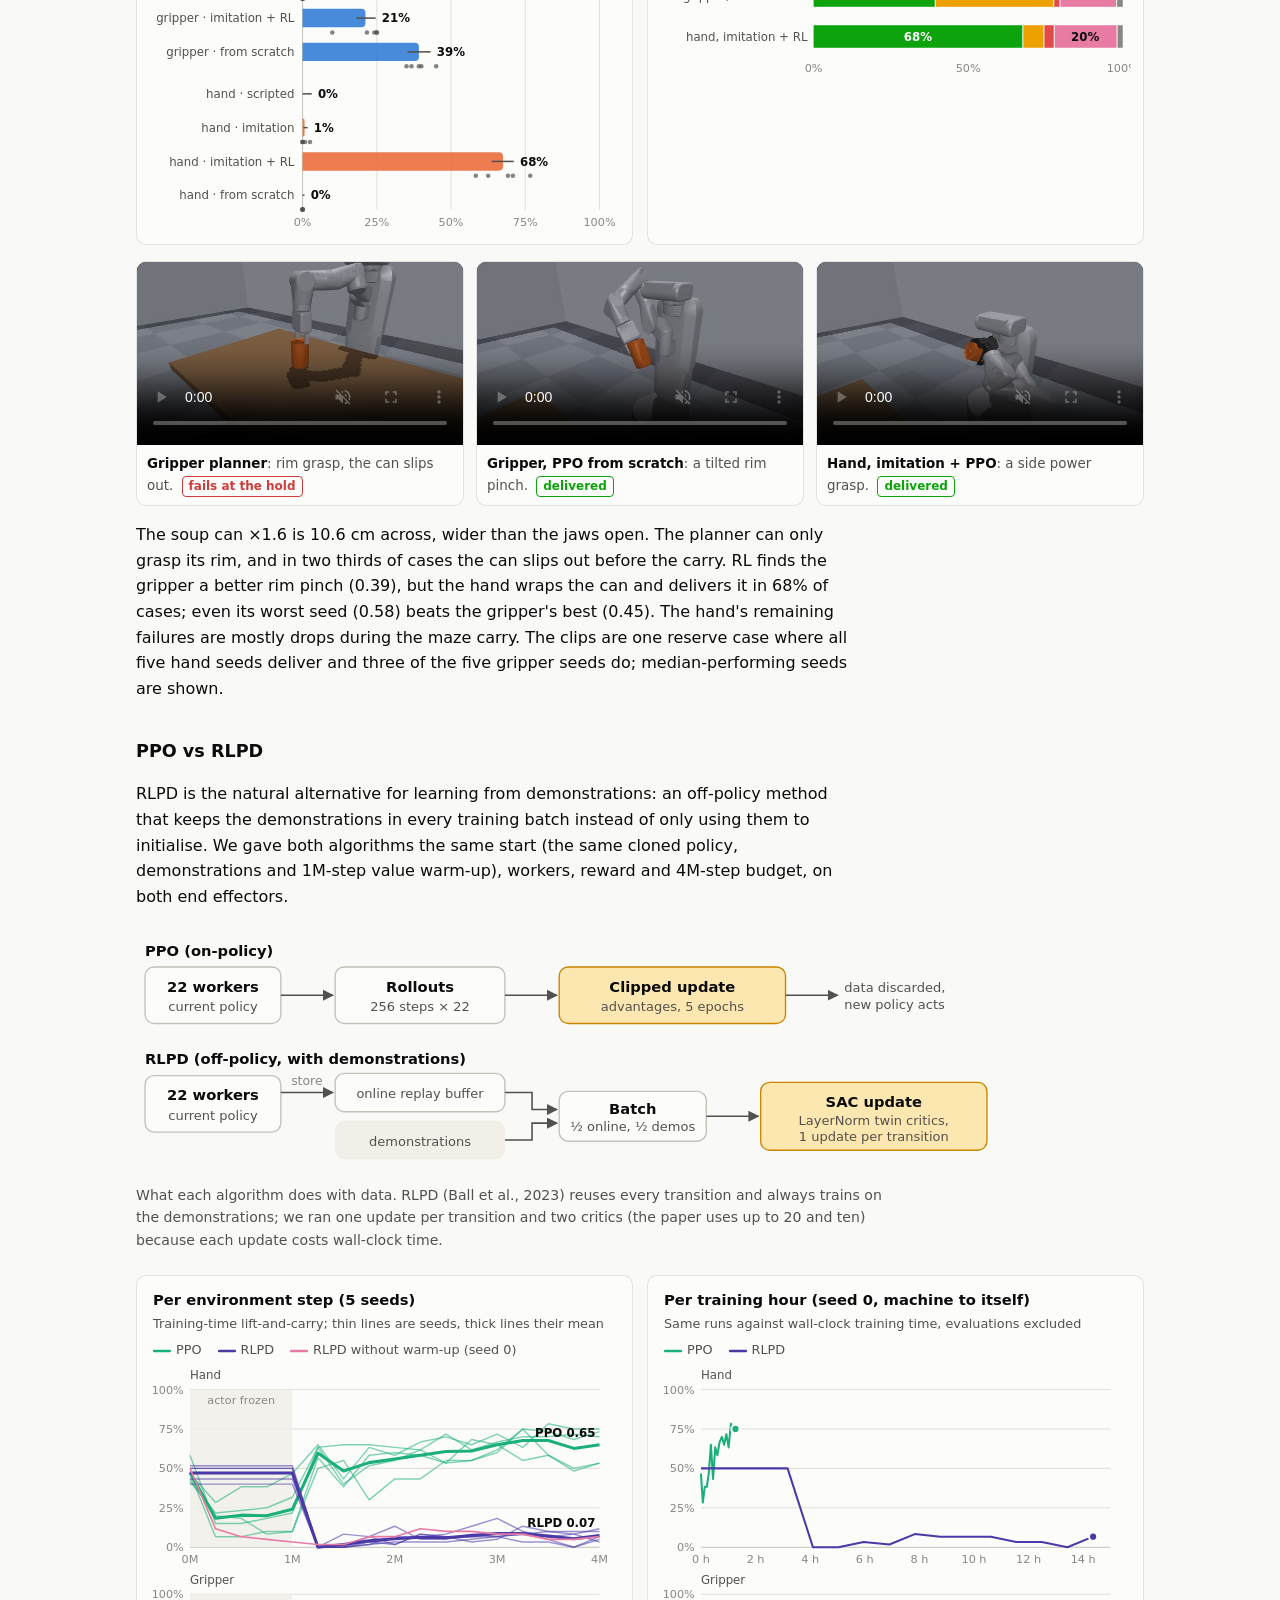
==== commit bace4c4c: "Site: drop the course code and title from the opening line Co-Authored-By: Claude Opus 5.5 <noreply@" ====
--- a/site/index.html
+++ b/site/index.html
@@ -24,7 +24,7 @@
 
 <header>
 <h1>Where does reinforcement learning pay off in mobile manipulation?</h1>
-<p class="lede">A semester project on the course's Pick–Nav–Reach task (CS5478, Intelligent Robots). We set out to
+<p class="lede">A semester project on the Pick–Nav–Reach task. We set out to
 solve the default project with reinforcement learning (RL), found that RL added nothing to it, and asked where it would:
 by giving the Fetch robot a 16-joint dexterous hand.</p>
 </header>
